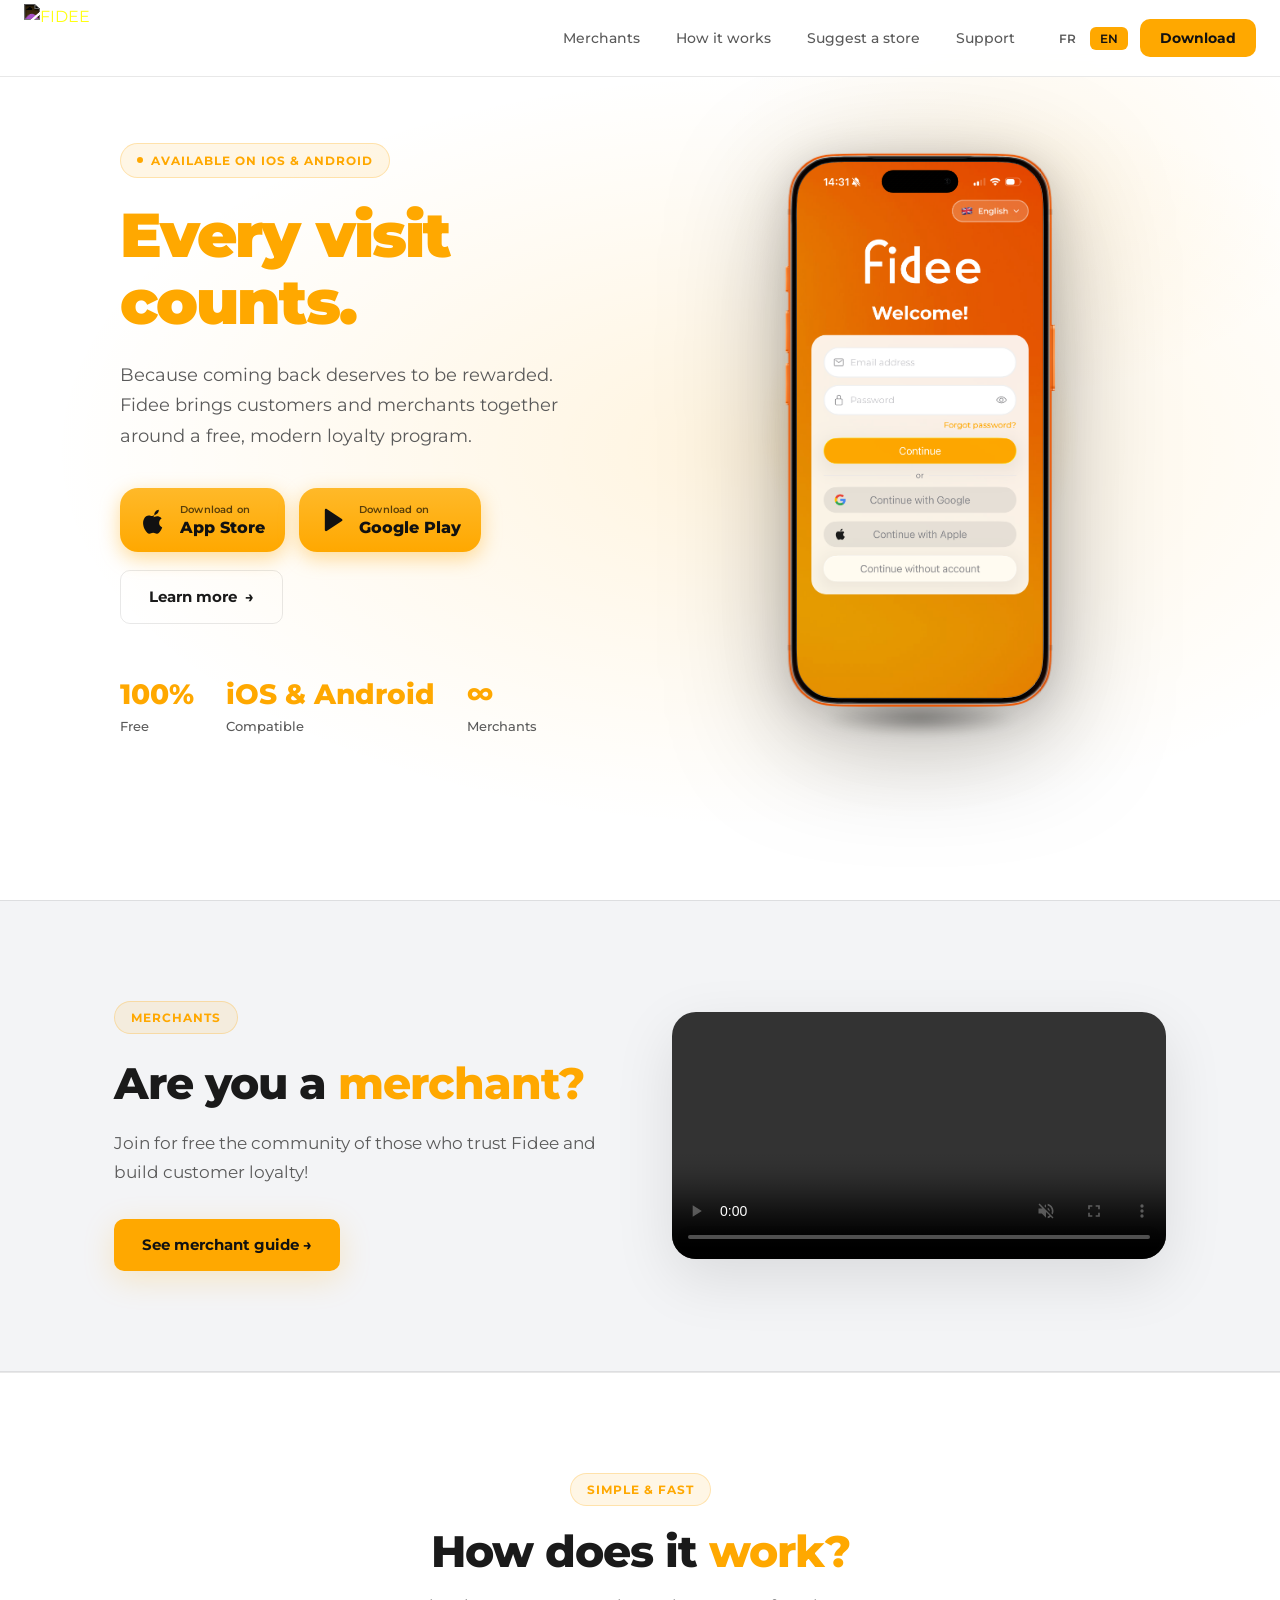
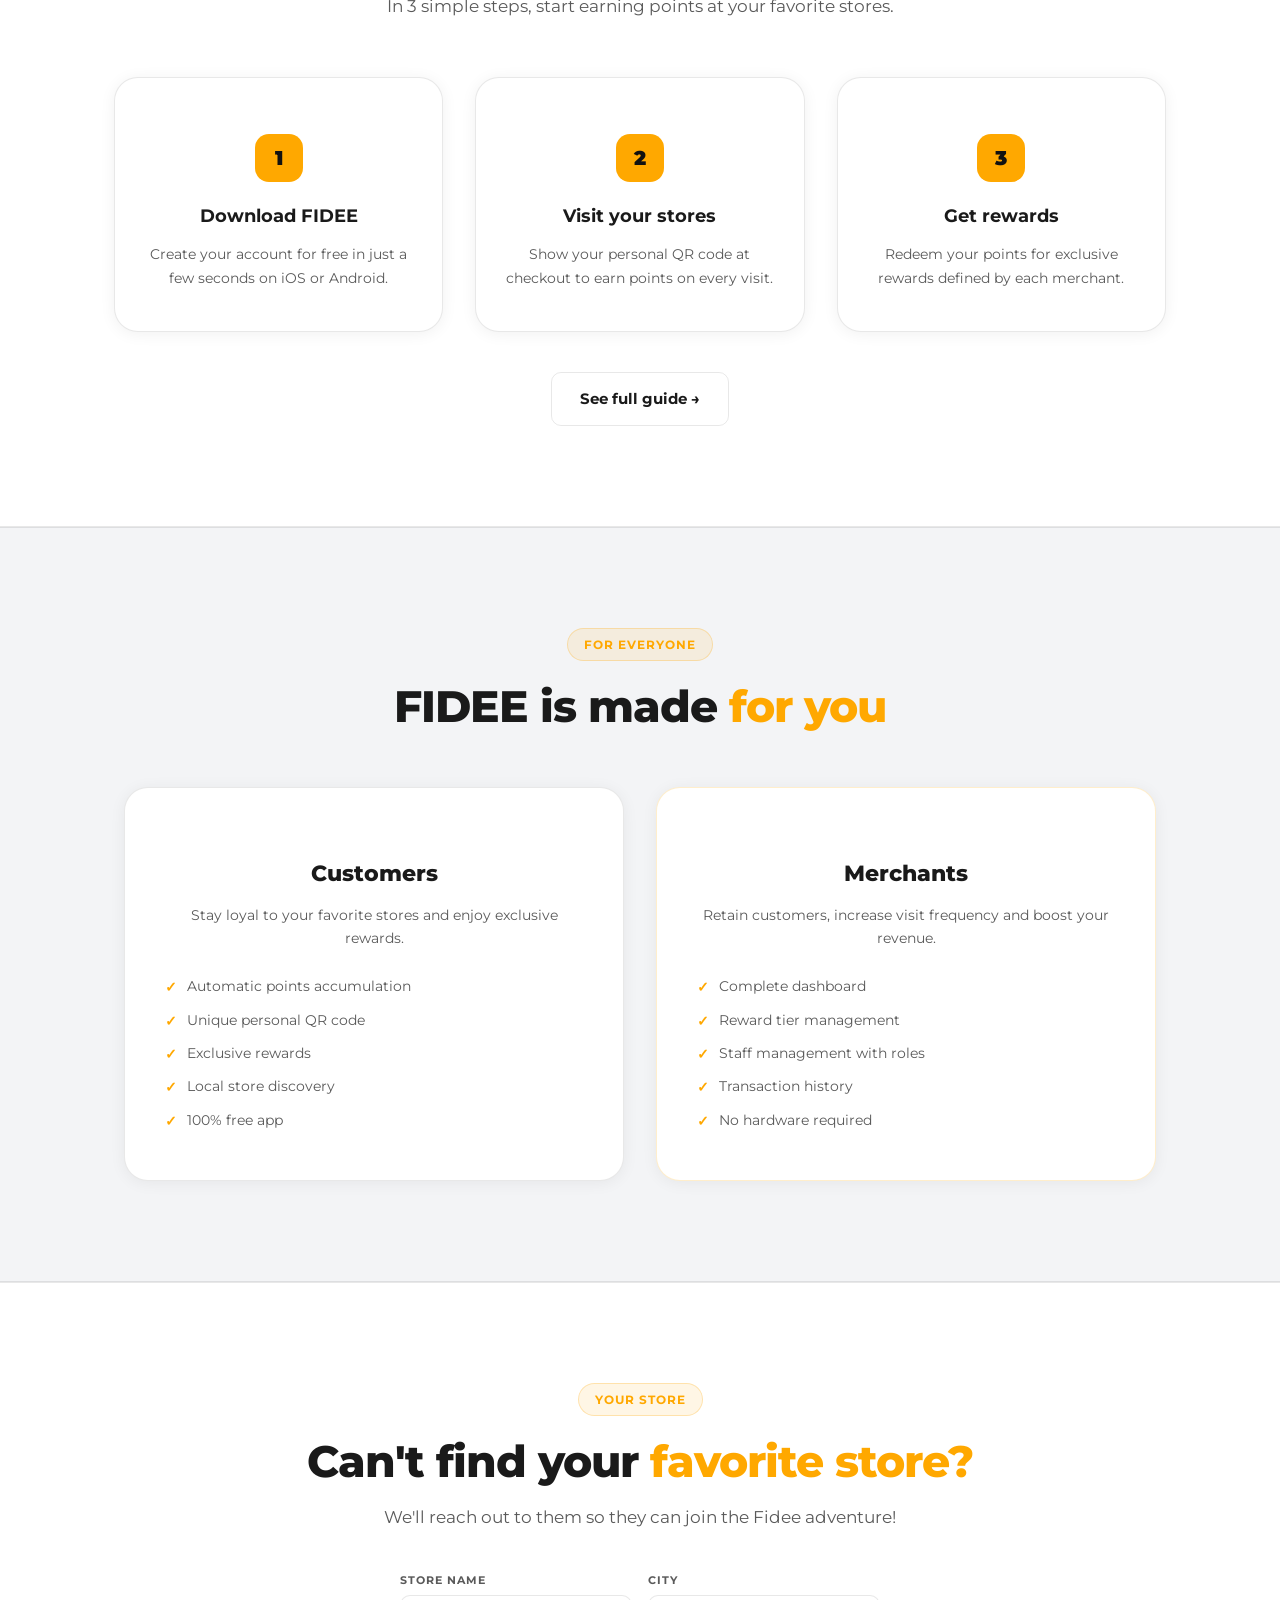
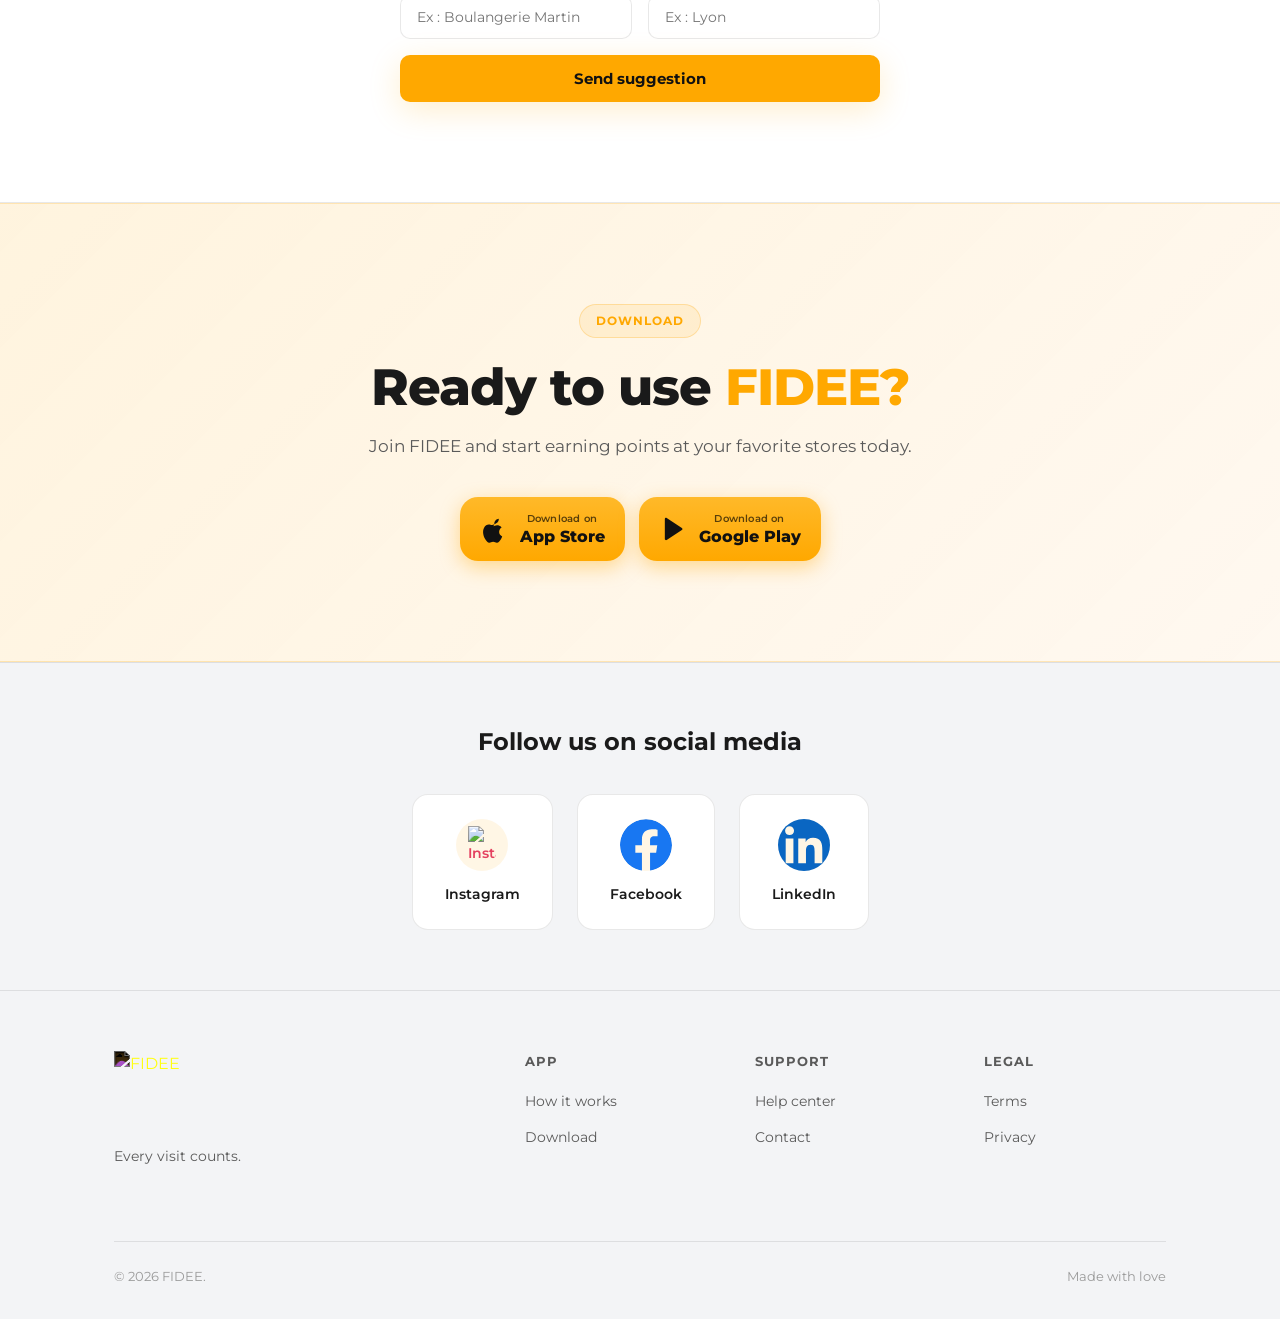
==== index.html @ 41368c1c "feat: mockup fidèle au SVG fourni + nouvelles captures d'app - Utilise le SVG iPhone 17 Pro Cosmic O" ====
<!DOCTYPE html>
<html lang="fr">
<head>
  <meta charset="UTF-8">
  <meta name="viewport" content="width=device-width, initial-scale=1.0">
  <title>FIDEE — Chaque visite compte</title>
  <meta name="description" content="Parce que revenir mérite d'être récompensé. Fidee réunit clients et commerçants autour d'un programme de fidélité gratuit et moderne.">
  <link rel="icon" type="image/svg+xml" href="favicon-round.svg">
  <link rel="icon" type="image/png" sizes="192x192" href="Design%20sans%20titre%20(1).png">
  <link rel="apple-touch-icon" sizes="180x180" href="Design%20sans%20titre%20(1).png">
  <link rel="shortcut icon" href="favicon-round.svg">
  <link rel="stylesheet" href="style.css">
  <style>
    /* HERO */
    .hero {
      min-height: 100vh;
      display: flex;
      align-items: center;
      position: relative;
      overflow: hidden;
      padding-top: 80px;
    }

    .hero-bg {
      position: absolute;
      inset: 0;
      background: radial-gradient(ellipse 80% 60% at 60% 50%, rgba(255,168,0,0.13) 0%, transparent 70%),
                  radial-gradient(ellipse 40% 40% at 80% 20%, rgba(255,168,0,0.08) 0%, transparent 60%);
    }

    .hero-grid {
      display: grid;
      grid-template-columns: 1fr 1fr;
      gap: 80px;
      align-items: center;
      position: relative;
      z-index: 1;
    }

    .hero-grid > div {
      min-width: 0;
    }

    .hero-tag {
      display: inline-flex;
      align-items: center;
      gap: 8px;
      background: rgba(255,168,0,0.1);
      border: 1px solid rgba(255,168,0,0.25);
      border-radius: 100px;
      padding: 7px 16px;
      font-size: 12px;
      font-weight: 700;
      color: var(--primary);
      text-transform: uppercase;
      letter-spacing: 1px;
      margin-bottom: 24px;
      animation: fadeUp 0.5s ease forwards;
    }

    .hero-dot {
      width: 6px; height: 6px;
      background: var(--primary);
      border-radius: 50%;
      animation: pulse 2s infinite;
    }

    .hero-title {
      font-size: clamp(38px, 5vw, 62px);
      font-weight: 900;
      line-height: 1.08;
      letter-spacing: -2px;
      margin-bottom: 24px;
      animation: fadeUp 0.5s ease 0.1s both forwards;
    }

    .hero-title span { color: var(--primary); }

    .hero-subtitle {
      font-size: 18px;
      color: var(--text-secondary);
      line-height: 1.7;
      margin-bottom: 36px;
      max-width: 480px;
      animation: fadeUp 0.5s ease 0.2s both forwards;
    }

    .hero-btns {
      display: flex;
      flex-direction: column;
      align-items: flex-start;
      gap: 18px;
      width: 100%;
      animation: fadeUp 0.5s ease 0.3s both forwards;
    }

    .hero-stats {
      display: flex;
      gap: 32px;
      margin-top: 48px;
      animation: fadeUp 0.5s ease 0.4s both forwards;
    }

    .hero-stat-value {
      font-size: 28px;
      font-weight: 800;
      color: var(--primary);
    }

    .hero-stat-label {
      font-size: 13px;
      color: var(--text-secondary);
      font-weight: 500;
    }

    /* PHONE MOCKUP */
    .phone-wrapper {
      display: flex;
      justify-content: center;
      align-items: center;
      position: relative;
      padding: 30px 0 50px;
      animation: fadeUp 0.5s ease 0.2s both forwards;
    }

    .phone-glow {
      position: absolute;
      width: 320px;
      height: 320px;
      background: radial-gradient(circle, rgba(255,168,0,0.30) 0%, transparent 70%);
      border-radius: 50%;
      filter: blur(2px);
      animation: glowPulse 6s ease-in-out infinite;
      z-index: 0;
    }

    .phone-glow-2 {
      width: 220px;
      height: 220px;
      background: radial-gradient(circle, rgba(255,205,140,0.24) 0%, transparent 70%);
      animation: glowPulse 8.5s ease-in-out infinite reverse;
      animation-delay: -2.4s;
    }

    .phone-shadow {
      position: absolute;
      bottom: 26px;
      width: 190px;
      height: 34px;
      background: radial-gradient(ellipse, rgba(0,0,0,0.38) 0%, transparent 72%);
      filter: blur(5px);
      animation: shadowPulse 7s ease-in-out infinite;
      z-index: 0;
    }

    .phone {
      width: 270px;
      aspect-ratio: 880 / 1832;
      position: relative;
      z-index: 1;
      filter: drop-shadow(0 30px 60px rgba(0,0,0,0.28)) drop-shadow(0 8px 20px rgba(0,0,0,0.16));
      animation: phoneFloat 7s ease-in-out infinite;
    }

    .phone-svg {
      display: block;
      width: 100%;
      height: 100%;
      overflow: visible;
    }

    .phone-carousel {
      position: relative;
      width: 100%;
      height: 100%;
      overflow: hidden;
    }

    .phone-carousel-track {
      display: flex;
      height: 100%;
      transition: transform 0.5s ease;
    }

    .phone-carousel-slide {
      min-width: 100%;
      height: 100%;
      object-fit: fill;
      display: block;
    }

    @keyframes phoneFloat {
      0%, 100% {
        transform: perspective(1200px) rotateY(-7deg) rotateX(3deg) rotateZ(-1deg) translateY(0);
      }
      50% {
        transform: perspective(1200px) rotateY(-7deg) rotateX(3deg) rotateZ(1deg) translateY(-18px);
      }
    }

    @keyframes glowPulse {
      0%, 100% { transform: scale(1) translateY(0); opacity: 0.85; }
      50% { transform: scale(1.12) translateY(-12px); opacity: 1; }
    }

    @keyframes shadowPulse {
      0%, 100% { transform: scale(1); opacity: 0.5; }
      50% { transform: scale(0.76); opacity: 0.26; }
    }

    @media (prefers-reduced-motion: reduce) {
      .phone,
      .phone-glow,
      .phone-glow-2,
      .phone-shadow {
        animation: none !important;
      }
    }

    /* HOW IT WORKS */
    .how-bg {
      background: var(--dark-2);
      border-top: 1px solid var(--border);
      border-bottom: 1px solid var(--border);
    }

    .suggestion-fields {
      display: grid;
      grid-template-columns: 1fr 1fr;
      gap: 16px;
    }

    .suggestion-input {
      padding: 12px 16px;
      border: 1.5px solid var(--border);
      border-radius: var(--radius-sm);
      font-family: 'Montserrat', sans-serif;
      font-size: 14px;
      outline: none;
      transition: border-color 0.2s;
      width: 100%;
    }

    .suggestion-input:focus { border-color: var(--primary); }

    .steps {
      display: grid;
      grid-template-columns: repeat(3, 1fr);
      gap: 32px;
      margin-top: 56px;
    }

    .step {
      text-align: center;
      padding: 40px 24px;
      background: #FFFFFF;
      border: 1px solid var(--border);
      border-radius: var(--radius-xl);
      position: relative;
      transition: all 0.3s;
      box-shadow: 0 2px 16px rgba(0,0,0,0.06);
    }

    .step:hover {
      border-color: rgba(255,168,0,0.3);
      transform: translateY(-6px);
    }

    .step-num {
      width: 48px;
      height: 48px;
      background: var(--primary);
      color: #111111;
      font-weight: 900;
      font-size: 20px;
      border-radius: 14px;
      display: flex;
      align-items: center;
      justify-content: center;
      margin: 0 auto 20px;
    }

    .step-emoji {
      font-size: 40px;
      margin-bottom: 16px;
      display: block;
    }

    .step h3 {
      font-size: 18px;
      font-weight: 700;
      margin-bottom: 12px;
    }

    .step p {
      font-size: 14px;
      color: var(--text-secondary);
      line-height: 1.7;
    }

    /* FEATURES */
    .features-grid {
      display: grid;
      grid-template-columns: 1fr 1fr;
      gap: 24px;
      margin-top: 56px;
    }

    .feature-card {
      background: #FFFFFF;
      border: 1px solid var(--border);
      border-radius: var(--radius-xl);
      padding: 36px;
      transition: all 0.3s;
      box-shadow: 0 2px 16px rgba(0,0,0,0.06);
    }

    .feature-card:hover {
      border-color: rgba(255,168,0,0.2);
      transform: translateY(-4px);
    }

    .feature-card.featured {
      background: linear-gradient(135deg, rgba(255,168,0,0.14) 0%, rgba(255,140,0,0.06) 100%);
      border-color: rgba(255,168,0,0.35);
      grid-column: 1 / -1;
    }

    .feature-icon {
      font-size: 36px;
      margin-bottom: 20px;
      display: block;
    }

    .feature-card h3 {
      font-size: 20px;
      font-weight: 700;
      margin-bottom: 12px;
    }

    .feature-card p {
      font-size: 14px;
      color: var(--text-secondary);
      line-height: 1.7;
    }

    /* FOR WHOM */
    .for-whom-grid {
      display: flex;
      justify-content: center;
      gap: 32px;
      margin-top: 56px;
      max-width: 1040px;
      margin-left: auto;
      margin-right: auto;
      flex-wrap: wrap;
    }

    .audience-card {
      background: #FFFFFF;
      border: 1px solid var(--border);
      border-radius: var(--radius-xl);
      padding: 48px 40px;
      text-align: center;
      transition: all 0.3s;
      flex: 1 1 420px;
      max-width: 500px;
      box-shadow: 0 2px 16px rgba(0,0,0,0.06);
    }

    .audience-card:hover {
      border-color: rgba(255,168,0,0.3);
      transform: translateY(-6px);
    }

    .audience-emoji {
      font-size: 52px;
      margin-bottom: 20px;
      display: block;
    }

    .audience-card h3 {
      font-size: 22px;
      font-weight: 800;
      margin-bottom: 12px;
    }

    .audience-card p {
      font-size: 14px;
      color: var(--text-secondary);
      line-height: 1.7;
      margin-bottom: 24px;
    }

    .audience-perks {
      list-style: none;
      text-align: left;
      display: flex;
      flex-direction: column;
      gap: 10px;
    }

    .audience-perks li {
      display: flex;
      align-items: flex-start;
      gap: 10px;
      font-size: 14px;
      color: var(--text-secondary);
    }

    .audience-perks li::before {
      content: '✓';
      color: var(--primary);
      font-weight: 800;
      flex-shrink: 0;
      margin-top: 1px;
    }

    /* CTA */
    .cta-section {
      background: linear-gradient(135deg, rgba(255,168,0,0.13) 0%, rgba(255,140,0,0.06) 100%);
      border-top: 1px solid rgba(255,168,0,0.22);
      border-bottom: 1px solid rgba(255,168,0,0.22);
      text-align: center;
      padding: 100px 0;
    }

    .cta-section .section-title { font-size: clamp(32px, 4vw, 52px); }

    .store-btns,
    .store-btns-row {
      display: flex;
      gap: 14px;
      justify-content: center;
      margin-top: 36px;
      flex-wrap: nowrap;
    }

    .hero-btns .store-btns-row {
      justify-content: flex-start;
      margin-top: 0;
      width: 100%;
      max-width: 420px;
    }

    .store-btn {
      display: flex;
      align-items: center;
      gap: 12px;
      flex: 0 1 auto;
      background: linear-gradient(180deg, #FFB929 0%, var(--primary) 100%);
      border: none;
      border-radius: 18px;
      padding: 14px 20px;
      text-decoration: none;
      color: #111111;
      transition: transform 0.25s, box-shadow 0.25s, filter 0.25s;
      min-width: 0;
      box-shadow: 0 6px 20px rgba(255,168,0,0.4);
    }

    .store-btn:hover {
      filter: brightness(1.04);
      transform: translateY(-3px);
      box-shadow: 0 10px 30px rgba(255,168,0,0.5);
    }

    .store-btn:active {
      transform: translateY(-1px);
    }

    .store-btn-disabled {
      opacity: 0.5;
      cursor: not-allowed;
    }

    .store-btn-disabled:hover {
      transform: none;
      filter: none;
      box-shadow: 0 6px 20px rgba(255,168,0,0.4);
    }

    .store-btn-icon {
      width: 28px;
      height: 28px;
      flex-shrink: 0;
      color: #111111;
    }

    .store-btn-text {
      min-width: 0;
      overflow: hidden;
    }

    .store-btn-sub {
      font-size: 10px;
      color: rgba(0,0,0,0.65);
      font-weight: 600;
      white-space: nowrap;
      letter-spacing: 0.2px;
    }

    .store-btn-name {
      font-size: 16px;
      font-weight: 800;
      color: #111111;
      white-space: nowrap;
      line-height: 1.25;
    }

    @media (max-width: 480px) {
      .store-btns,
      .store-btns-row {
        gap: 8px;
      }
      .store-btn {
        padding: 11px 12px;
        border-radius: 14px;
        gap: 8px;
      }
      .store-btn-icon {
        width: 22px;
        height: 22px;
      }
      .store-btn-sub {
        font-size: 8.5px;
      }
      .store-btn-name {
        font-size: 13.5px;
      }
    }

    /* SOCIAL SECTION */
    .social-section {
      padding: 60px 0;
      background: var(--dark-2);
      border-top: 1px solid var(--border);
    }

    .social-title {
      font-size: 24px;
      font-weight: 700;
      margin-bottom: 32px;
      color: var(--text);
    }

    .social-links {
      display: flex;
      justify-content: center;
      gap: 24px;
      flex-wrap: wrap;
    }

    .social-btn {
      display: flex;
      flex-direction: column;
      align-items: center;
      gap: 12px;
      padding: 24px 32px;
      background: var(--card);
      border: 1.5px solid var(--border);
      border-radius: var(--radius);
      text-decoration: none;
      color: var(--text);
      font-weight: 600;
      font-size: 14px;
      transition: all 0.3s;
    }

    .social-btn:hover {
      border-color: var(--primary);
      transform: translateY(-4px);
      box-shadow: 0 8px 24px rgba(0,0,0,0.1);
    }

    .social-icon {
      width: 52px;
      height: 52px;
      background: rgba(255,168,0,0.1);
      border-radius: 50%;
      display: flex;
      align-items: center;
      justify-content: center;
      color: var(--text);
    }

    .social-icon-image {
      width: 28px;
      height: auto;
      display: block;
    }

    .social-btn.instagram .social-icon {
      color: #E4405F;
    }

    .social-btn.facebook .social-icon {
      color: #1877F2;
    }

    .social-btn.linkedin .social-icon {
      color: #0A66C2;
    }

    .social-btn.instagram:hover .social-icon {
      background: linear-gradient(135deg, #667eea 0%, #764ba2 100%);
      color: white;
    }

    .social-btn.facebook:hover .social-icon {
      background: #1877F2;
      color: white;
    }

    .social-btn.linkedin:hover .social-icon {
      background: #0A66C2;
      color: white;
    }

    @media (max-width: 768px) {
      .social-section { padding: 40px 0; }
      .social-links { gap: 12px; }
      .social-btn {
        padding: 14px 16px;
        font-size: 13px;
      }
      .social-icon {
        width: 44px;
        height: 44px;
      }
      .hero-grid { grid-template-columns: 1fr; gap: 48px; }
      .phone-wrapper { order: -1; }
      .steps { grid-template-columns: 1fr; }
      .features-grid { grid-template-columns: 1fr; }
      .feature-card.featured { grid-column: auto; }
      .for-whom-grid {
        flex-direction: column;
        align-items: center;
      }
      .audience-card {
        width: 100%;
        max-width: 560px;
      }
      .hero-stats { gap: 20px; }
      #commercant .container > div { grid-template-columns: 1fr !important; gap: 32px !important; }
      #commercant .container > div > div:last-child { order: -1; }
      .suggestion-fields { grid-template-columns: 1fr !important; }
      .suggestion-commerce .section-title { font-size: clamp(19px, 5.5vw, 28px); }
    }
  </style>
</head>
<body>

<div id="navbar-placeholder"></div>
<div id="mobilenav-placeholder"></div>

<!-- HERO -->
<section class="hero">
  <div class="hero-bg"></div>
  <div class="container">
    <div class="hero-grid">
      <div>
        <div class="hero-tag">
          <span class="hero-dot"></span>
          <span data-fr="Disponible sur iOS & Android" data-en="Available on iOS & Android">Disponible sur iOS & Android</span>
        </div>
        <h1 class="hero-title">
          <span data-fr="Chaque visite" data-en="Every visit">Chaque visite</span><br>
          <span data-fr="compte." data-en="counts.">compte.</span>
        </h1>
        <p class="hero-subtitle" data-fr="Parce que revenir mérite d'être récompensé. Fidee réunit clients et commerçants autour d'un programme de fidélité gratuit et moderne." data-en="Because coming back deserves to be rewarded. Fidee brings customers and merchants together around a free, modern loyalty program.">
          Parce que revenir mérite d'être récompensé. Fidee réunit clients et commerçants autour d'un programme de fidélité gratuit et moderne.
        </p>
        <div class="hero-btns">
          <div class="store-btns-row">
            <a href="https://apps.apple.com/fr/app/fidee/id6761279817" class="store-btn">
              <svg class="store-btn-icon" viewBox="0 0 24 24" fill="currentColor" aria-hidden="true"><path d="M12.5 8.05c-.9 0-1.9.6-2.5.6s-1.5-.55-2.4-.55C6 8.1 4.4 9.15 3.5 10.85c-1.8 3.15-.45 7.8 1.3 10.35.85 1.25 1.85 2.65 3.2 2.6 1.25-.05 1.75-.8 3.25-.8s1.95.8 3.3.75c1.4-.05 2.25-1.3 3.1-2.55.95-1.4 1.35-2.75 1.35-2.8-.05 0-2.6-1-2.6-3.95 0-2.5 2.05-3.65 2.15-3.7-1.15-1.7-2.95-1.9-3.6-1.95-1.55-.15-2.85.85-3.6.85-.05 0-.05 0-.05 0z"/><path d="M15.1 6.3c.65-.8 1.1-1.9 1-3-1 .05-2.15.65-2.85 1.45-.6.7-1.15 1.85-1 2.9 1.1.1 2.2-.55 2.85-1.35z"/></svg>
              <div class="store-btn-text">
                <div class="store-btn-sub" data-fr="Télécharger sur" data-en="Download on">Télécharger sur</div>
                <div class="store-btn-name">App Store</div>
              </div>
            </a>
            <a href="https://play.google.com/store/apps/details?id=app.fidee.app&utm_source=emea_Med" class="store-btn" target="_blank" rel="noopener noreferrer">
              <svg class="store-btn-icon" viewBox="0 0 24 24" fill="currentColor" aria-hidden="true"><path d="M5 3.5c0-.8.9-1.3 1.6-.9l13 8.5c.65.42.65 1.38 0 1.8l-13 8.5c-.7.4-1.6-.1-1.6-.9V3.5z"/></svg>
              <div class="store-btn-text">
                <div class="store-btn-sub" data-fr="Télécharger sur" data-en="Download on">Télécharger sur</div>
                <div class="store-btn-name">Google Play</div>
              </div>
            </a>
          </div>
          <a href="comment-ca-marche.html" class="btn btn-outline">
            <span data-fr="En savoir plus" data-en="Learn more">En savoir plus</span> →
          </a>
        </div>
        <div class="hero-stats">
          <div>
            <div class="hero-stat-value">100%</div>
            <div class="hero-stat-label" data-fr="Gratuit" data-en="Free">Gratuit</div>
          </div>
          <div>
            <div class="hero-stat-value">iOS & Android</div>
            <div class="hero-stat-label" data-fr="Compatible" data-en="Compatible">Compatible</div>
          </div>
          <div>
            <div class="hero-stat-value">∞</div>
            <div class="hero-stat-label" data-fr="Commerces" data-en="Merchants">Commerces</div>
          </div>
        </div>
      </div>

      <!-- PHONE MOCKUP -->
      <div class="phone-wrapper">
        <div class="phone-glow"></div>
        <div class="phone-glow phone-glow-2"></div>
        <div class="phone-shadow"></div>
        <div class="phone">
          <svg class="phone-svg" viewBox="0 0 880 1832" fill="none" aria-hidden="true" xmlns="http://www.w3.org/2000/svg">
<defs>
  <clipPath id="phoneScreenClip" clipPathUnits="userSpaceOnUse">
    <path d="M239.6 42C169.033 42 133.75 41.9993 106.797 55.7324C83.0885 67.8125 63.8125 87.0885 51.7324 110.797C37.9993 137.75 38 173.033 38 243.6V1588.4C38 1658.97 37.9993 1694.25 51.7324 1721.2C63.8125 1744.91 83.0885 1764.19 106.797 1776.27C133.75 1790 169.033 1790 239.6 1790H640.4C710.967 1790 746.25 1790 773.203 1776.27C796.912 1764.19 816.188 1744.91 828.268 1721.2C842.001 1694.25 842 1658.97 842 1588.4V243.6C842 173.033 842.001 137.75 828.268 110.797C816.188 87.0885 796.912 67.8125 773.203 55.7324C746.25 41.9993 710.967 42 640.4 42H239.6Z"/>
  </clipPath>
</defs>
<foreignObject x="38" y="42" width="804" height="1748" clip-path="url(#phoneScreenClip)">
  <div xmlns="http://www.w3.org/1999/xhtml" class="phone-carousel">
    <div class="phone-carousel-track">
      <img src="screenshots/image00001.png" data-src-fr="screenshots/image00001.png" data-src-en="screenshots/image00001en.png" alt="Capture d'écran 1" class="phone-carousel-slide" />
      <img src="screenshots/image00003.png" data-src-fr="screenshots/image00003.png" data-src-en="screenshots/image00003en.png" alt="Capture d'écran 3" class="phone-carousel-slide" />
      <img src="screenshots/image00004.png" data-src-fr="screenshots/image00004.png" data-src-en="screenshots/image00004en.png" alt="Capture d'écran 4" class="phone-carousel-slide" />
      <img src="screenshots/image00002.png" data-src-fr="screenshots/image00002.png" data-src-en="screenshots/image00002en.png" alt="Capture d'écran 2" class="phone-carousel-slide" />
    </div>
  </div>
</foreignObject>
<rect x="316" y="70" width="248" height="72" rx="36" fill="#050505"/>
<g id="iPhone 17 Pro Cosmic orange">
<g id="Phone">
<mask id="mask0_2206_1403" style="mask-type:luminance" maskUnits="userSpaceOnUse" x="-10" y="0" width="896" height="1832">
<path id="Screen mask" d="M886 1832H-10V0H886V1832ZM239.6 42C169.033 42 133.75 41.9993 106.797 55.7324C83.0885 67.8125 63.8125 87.0885 51.7324 110.797C37.9993 137.75 38 173.033 38 243.6V1588.4C38 1658.97 37.9993 1694.25 51.7324 1721.2C63.8125 1744.91 83.0885 1764.19 106.797 1776.27C133.75 1790 169.033 1790 239.6 1790H640.4C710.967 1790 746.25 1790 773.203 1776.27C796.912 1764.19 816.188 1744.91 828.268 1721.2C842.001 1694.25 842 1658.97 842 1588.4V243.6C842 173.033 842.001 137.75 828.268 110.797C816.188 87.0885 796.912 67.8125 773.203 55.7324C746.25 41.9993 710.967 42 640.4 42H239.6ZM528 70C547.882 70 564 86.1178 564 106C564 125.882 547.882 142 528 142H352C332.118 142 316 125.882 316 106C316 86.1178 332.118 70 352 70H528Z" fill="white" style="fill:white;fill-opacity:1;"/>
</mask>
<g mask="url(#mask0_2206_1403)">
<g id="Buttons">
<g id="Volume down" filter="url(#filter0_ii_2206_1403)">
<rect x="2" y="698" width="10" height="135" rx="1" fill="url(#paint0_linear_2206_1403)"/>
</g>
<g id="Volume up" filter="url(#filter1_ii_2206_1403)">
<rect x="2" y="528" width="10" height="135" rx="1" fill="url(#paint1_linear_2206_1403)"/>
</g>
<g id="Action Button" filter="url(#filter2_ii_2206_1403)">
<rect x="2" y="382" width="10" height="84" rx="1" fill="url(#paint2_linear_2206_1403)"/>
</g>
<g id="Power" filter="url(#filter3_ii_2206_1403)">
<path d="M869 577.2C869 576.08 869 575.52 869.218 575.092C869.41 574.716 869.716 574.41 870.092 574.218C870.52 574 871.08 574 872.2 574H875.8C876.92 574 877.48 574 877.908 574.218C878.284 574.41 878.59 574.716 878.782 575.092C879 575.52 879 576.08 879 577.2V784.8C879 785.92 879 786.48 878.782 786.908C878.59 787.284 878.284 787.59 877.908 787.782C877.48 788 876.92 788 875.8 788H872.2C871.08 788 870.52 788 870.092 787.782C869.716 787.59 869.41 787.284 869.218 786.908C869 786.48 869 785.92 869 784.8V577.2Z" fill="url(#paint3_linear_2206_1403)"/>
</g>
</g>
<path id="Aluminum" d="M251.199 18H628.801C671.463 18 703.099 18.0045 728.145 20.0508C753.12 22.0913 771.013 26.1314 786.283 33.9121C813.755 47.9096 836.09 70.2452 850.088 97.7168C857.869 112.987 861.909 130.88 863.949 155.855C865.995 180.901 866 212.537 866 255.199V1576.8C866 1619.46 865.995 1651.1 863.949 1676.14C861.909 1701.12 857.869 1719.01 850.088 1734.28C836.09 1761.75 813.755 1784.09 786.283 1798.09C771.013 1805.87 753.12 1809.91 728.145 1811.95C703.099 1814 671.463 1814 628.801 1814H251.199C208.537 1814 176.901 1814 151.855 1811.95C126.88 1809.91 108.987 1805.87 93.7168 1798.09C66.2452 1784.09 43.9096 1761.75 29.9121 1734.28C22.1314 1719.01 18.0913 1701.12 16.0508 1676.14C14.0045 1651.1 14 1619.46 14 1576.8V255.199C14 212.537 14.0045 180.901 16.0508 155.855C18.0913 130.88 22.1314 112.987 29.9121 97.7168C43.9096 70.2452 66.2452 47.9096 93.7168 33.9121C108.987 26.1314 126.88 22.0913 151.855 20.0508C176.901 18.0045 208.537 18 251.199 18Z" stroke="#DB601A" style="stroke:#DB601A;stroke:color(display-p3 0.8600 0.3753 0.1032);stroke-opacity:1;" stroke-width="6"/>
<g id="Rim + Shading">
<path d="M20 248C20 169.593 20 130.389 35.2591 100.441C48.6814 74.0986 70.0986 52.6814 96.4413 39.2591C126.389 24 165.593 24 244 24H636C714.407 24 753.611 24 783.559 39.2591C809.901 52.6814 831.319 74.0986 844.741 100.441C860 130.389 860 169.593 860 248V1584C860 1662.41 860 1701.61 844.741 1731.56C831.319 1757.9 809.901 1779.32 783.559 1792.74C753.611 1808 714.407 1808 636 1808H244C165.593 1808 126.389 1808 96.4413 1792.74C70.0986 1779.32 48.6814 1757.9 35.2591 1731.56C20 1701.61 20 1662.41 20 1584V248Z" fill="#373737" style="fill:#373737;fill:color(display-p3 0.2157 0.2157 0.2157);fill-opacity:1;"/>
</g>
<path id="Bezel" d="M24 245.6C24 169.433 24 131.349 38.8231 102.257C51.8619 76.6672 72.6672 55.8619 98.2573 42.8231C127.349 28 165.433 28 241.6 28H638.4C714.567 28 752.651 28 781.743 42.8231C807.333 55.8619 828.138 76.6672 841.177 102.257C856 131.349 856 169.433 856 245.6V1586.4C856 1662.57 856 1700.65 841.177 1729.74C828.138 1755.33 807.333 1776.14 781.743 1789.18C752.651 1804 714.567 1804 638.4 1804H241.6C165.433 1804 127.349 1804 98.2573 1789.18C72.6672 1776.14 51.8619 1755.33 38.8231 1729.74C24 1700.65 24 1662.57 24 1586.4V245.6Z" fill="black" style="fill:black;fill-opacity:1;"/>
<g id="Corner Shading">
<path d="M8 255.2C8 170.072 8 127.508 24.567 94.9934C39.1398 66.3928 62.3928 43.1398 90.9934 28.567C123.508 12 166.072 12 251.2 12H628.8C713.928 12 756.492 12 789.007 28.567C817.607 43.1398 840.86 66.3928 855.433 94.9934C872 127.508 872 170.072 872 255.2V1576.8C872 1661.93 872 1704.49 855.433 1737.01C840.86 1765.61 817.607 1788.86 789.007 1803.43C756.492 1820 713.928 1820 628.8 1820H251.2C166.072 1820 123.508 1820 90.9934 1803.43C62.3928 1788.86 39.1398 1765.61 24.567 1737.01C8 1704.49 8 1661.93 8 1576.8V255.2Z" fill="url(#paint4_radial_2206_1403)" fill-opacity="0.25"/>
<path d="M8 255.2C8 170.072 8 127.508 24.567 94.9934C39.1398 66.3928 62.3928 43.1398 90.9934 28.567C123.508 12 166.072 12 251.2 12H628.8C713.928 12 756.492 12 789.007 28.567C817.607 43.1398 840.86 66.3928 855.433 94.9934C872 127.508 872 170.072 872 255.2V1576.8C872 1661.93 872 1704.49 855.433 1737.01C840.86 1765.61 817.607 1788.86 789.007 1803.43C756.492 1820 713.928 1820 628.8 1820H251.2C166.072 1820 123.508 1820 90.9934 1803.43C62.3928 1788.86 39.1398 1765.61 24.567 1737.01C8 1704.49 8 1661.93 8 1576.8V255.2Z" fill="url(#paint5_radial_2206_1403)" fill-opacity="0.25"/>
<path d="M8 255.2C8 170.072 8 127.508 24.567 94.9934C39.1398 66.3928 62.3928 43.1398 90.9934 28.567C123.508 12 166.072 12 251.2 12H628.8C713.928 12 756.492 12 789.007 28.567C817.607 43.1398 840.86 66.3928 855.433 94.9934C872 127.508 872 170.072 872 255.2V1576.8C872 1661.93 872 1704.49 855.433 1737.01C840.86 1765.61 817.607 1788.86 789.007 1803.43C756.492 1820 713.928 1820 628.8 1820H251.2C166.072 1820 123.508 1820 90.9934 1803.43C62.3928 1788.86 39.1398 1765.61 24.567 1737.01C8 1704.49 8 1661.93 8 1576.8V255.2Z" fill="url(#paint6_radial_2206_1403)" fill-opacity="0.25"/>
<path d="M8 255.2C8 170.072 8 127.508 24.567 94.9934C39.1398 66.3928 62.3928 43.1398 90.9934 28.567C123.508 12 166.072 12 251.2 12H628.8C713.928 12 756.492 12 789.007 28.567C817.607 43.1398 840.86 66.3928 855.433 94.9934C872 127.508 872 170.072 872 255.2V1576.8C872 1661.93 872 1704.49 855.433 1737.01C840.86 1765.61 817.607 1788.86 789.007 1803.43C756.492 1820 713.928 1820 628.8 1820H251.2C166.072 1820 123.508 1820 90.9934 1803.43C62.3928 1788.86 39.1398 1765.61 24.567 1737.01C8 1704.49 8 1661.93 8 1576.8V255.2Z" fill="url(#paint7_radial_2206_1403)" fill-opacity="0.25"/>
</g>
<g id="Antenna lines">
<g id="Rectangle">
<rect x="8" y="196" width="12" height="18" fill="black" fill-opacity="0.1" style="fill:black;fill-opacity:0.1;mix-blend-mode:plus-darker"/>
</g>
<g id="Rectangle_2">
<rect x="860" y="196" width="12" height="18" fill="black" fill-opacity="0.1" style="fill:black;fill-opacity:0.1;mix-blend-mode:plus-darker"/>
</g>
<g id="Rectangle_3">
<rect x="8" y="1616" width="12" height="18" fill="black" fill-opacity="0.1" style="fill:black;fill-opacity:0.1;mix-blend-mode:plus-darker"/>
</g>
<g id="Rectangle_4">
<rect x="860" y="1616" width="12" height="18" fill="black" fill-opacity="0.1" style="fill:black;fill-opacity:0.1;mix-blend-mode:plus-darker"/>
</g>
</g>
<g id="Camera">
<g id="Oval 2" opacity="0.55" filter="url(#filter5_d_2206_1403)">
<circle cx="529" cy="105" r="9" transform="rotate(1 529 105)" fill="url(#paint8_linear_2206_1403)"/>
<circle cx="529" cy="105" r="9" transform="rotate(1 529 105)" fill="url(#paint9_linear_2206_1403)"/>
</g>
<g id="Oval 2_2" filter="url(#filter6_ii_2206_1403)">
<circle cx="529" cy="105" r="9" transform="rotate(51 529 105)" fill="black" fill-opacity="0.01" style="fill:black;fill-opacity:0.01;"/>
</g>
<g id="Oval" style="mix-blend-mode:screen">
<circle cx="528.613" cy="101.975" r="2" transform="rotate(51 528.613 101.975)" fill="#4C4C4D" style="fill:#4C4C4D;fill:color(display-p3 0.2984 0.2980 0.3000);fill-opacity:1;"/>
</g>
<g id="Oval_2" opacity="0.64" style="mix-blend-mode:screen">
<circle cx="528.896" cy="109.354" r="2" transform="rotate(51 528.896 109.354)" fill="#4C4C4D" style="fill:#4C4C4D;fill:color(display-p3 0.2984 0.2980 0.3000);fill-opacity:1;"/>
</g>
</g>
<g id="Speaker cutout" filter="url(#filter7_di_2206_1403)">
<path d="M617.849 24C611.355 24 604.935 25.3629 599.001 28C593.067 30.6373 586.645 32 580.151 32H297.849C291.355 31.9999 284.935 30.6371 279.001 28C273.067 25.3627 266.645 24 260.151 24H617.849Z" fill="#1F1F1F" style="fill:#1F1F1F;fill:color(display-p3 0.1224 0.1224 0.1224);fill-opacity:1;"/>
</g>
<g id="Button reflections">
<mask id="mask1_2206_1403" style="mask-type:alpha" maskUnits="userSpaceOnUse" x="8" y="12" width="864" height="1808">
<path id="Aluminum_2" d="M251.199 18H628.801C671.463 18 703.099 18.0045 728.145 20.0508C753.12 22.0913 771.013 26.1314 786.283 33.9121C813.755 47.9096 836.09 70.2452 850.088 97.7168C857.869 112.987 861.909 130.88 863.949 155.855C865.995 180.901 866 212.537 866 255.199V1576.8C866 1619.46 865.995 1651.1 863.949 1676.14C861.909 1701.12 857.869 1719.01 850.088 1734.28C836.09 1761.75 813.755 1784.09 786.283 1798.09C771.013 1805.87 753.12 1809.91 728.145 1811.95C703.099 1814 671.463 1814 628.801 1814H251.199C208.537 1814 176.901 1814 151.855 1811.95C126.88 1809.91 108.987 1805.87 93.7168 1798.09C66.2452 1784.09 43.9096 1761.75 29.9121 1734.28C22.1314 1719.01 18.0913 1701.12 16.0508 1676.14C14.0045 1651.1 14 1619.46 14 1576.8V255.199C14 212.537 14.0045 180.901 16.0508 155.855C18.0913 130.88 22.1314 112.987 29.9121 97.7168C43.9096 70.2452 66.2452 47.9096 93.7168 33.9121C108.987 26.1314 126.88 22.0913 151.855 20.0508C176.901 18.0045 208.537 18 251.199 18Z" stroke="#8C8B87" style="stroke:#8C8B87;stroke:color(display-p3 0.5490 0.5451 0.5294);stroke-opacity:1;" stroke-width="6"/>
</mask>
<g mask="url(#mask1_2206_1403)">
<g id="Volume down_2" filter="url(#filter8_if_2206_1403)">
<rect x="2" y="698" width="10" height="135" rx="1" fill="url(#paint10_linear_2206_1403)"/>
</g>
<g id="Volume up_2" filter="url(#filter9_if_2206_1403)">
<rect x="2" y="528" width="10" height="135" rx="1" fill="url(#paint11_linear_2206_1403)"/>
</g>
<g id="Action Button_2" filter="url(#filter10_if_2206_1403)">
<rect x="2" y="382" width="10" height="84" rx="1" fill="url(#paint12_linear_2206_1403)"/>
</g>
<g id="Power_2" filter="url(#filter11_if_2206_1403)">
<path d="M867 577.2C867 576.08 867 575.52 867.218 575.092C867.41 574.716 867.716 574.41 868.092 574.218C868.52 574 869.08 574 870.2 574H873.8C874.92 574 875.48 574 875.908 574.218C876.284 574.41 876.59 574.716 876.782 575.092C877 575.52 877 576.08 877 577.2V784.8C877 785.92 877 786.48 876.782 786.908C876.59 787.284 876.284 787.59 875.908 787.782C875.48 788 874.92 788 873.8 788H870.2C869.08 788 868.52 788 868.092 787.782C867.716 787.59 867.41 787.284 867.218 786.908C867 786.48 867 785.92 867 784.8V577.2Z" fill="url(#paint13_linear_2206_1403)"/>
</g>
</g>
</g>
</g>
</g>
</g>
<defs>
<filter id="filter0_ii_2206_1403" x="-1" y="698" width="14" height="135" filterUnits="userSpaceOnUse" color-interpolation-filters="sRGB">
<feFlood flood-opacity="0" result="BackgroundImageFix"/>
<feBlend mode="normal" in="SourceGraphic" in2="BackgroundImageFix" result="shape"/>
<feColorMatrix in="SourceAlpha" type="matrix" values="0 0 0 0 0 0 0 0 0 0 0 0 0 0 0 0 0 0 127 0" result="hardAlpha"/>
<feOffset dx="0.5"/>
<feGaussianBlur stdDeviation="0.25"/>
<feComposite in2="hardAlpha" operator="arithmetic" k2="-1" k3="1"/>
<feColorMatrix type="matrix" values="0 0 0 0 1 0 0 0 0 0.803922 0 0 0 0 0.631373 0 0 0 1 0"/>
<feBlend mode="normal" in2="shape" result="effect1_innerShadow_2206_1403"/>
<feColorMatrix in="SourceAlpha" type="matrix" values="0 0 0 0 0 0 0 0 0 0 0 0 0 0 0 0 0 0 127 0" result="hardAlpha"/>
<feOffset dx="-3"/>
<feGaussianBlur stdDeviation="0.75"/>
<feComposite in2="hardAlpha" operator="arithmetic" k2="-1" k3="1"/>
<feColorMatrix type="matrix" values="0 0 0 0 0.72 0 0 0 0 0.252632 0 0 0 0 0 0 0 0 1 0"/>
<feBlend mode="normal" in2="effect1_innerShadow_2206_1403" result="effect2_innerShadow_2206_1403"/>
</filter>
<filter id="filter1_ii_2206_1403" x="-1" y="528" width="14" height="135" filterUnits="userSpaceOnUse" color-interpolation-filters="sRGB">
<feFlood flood-opacity="0" result="BackgroundImageFix"/>
<feBlend mode="normal" in="SourceGraphic" in2="BackgroundImageFix" result="shape"/>
<feColorMatrix in="SourceAlpha" type="matrix" values="0 0 0 0 0 0 0 0 0 0 0 0 0 0 0 0 0 0 127 0" result="hardAlpha"/>
<feOffset dx="0.5"/>
<feGaussianBlur stdDeviation="0.25"/>
<feComposite in2="hardAlpha" operator="arithmetic" k2="-1" k3="1"/>
<feColorMatrix type="matrix" values="0 0 0 0 1 0 0 0 0 0.803922 0 0 0 0 0.631373 0 0 0 1 0"/>
<feBlend mode="normal" in2="shape" result="effect1_innerShadow_2206_1403"/>
<feColorMatrix in="SourceAlpha" type="matrix" values="0 0 0 0 0 0 0 0 0 0 0 0 0 0 0 0 0 0 127 0" result="hardAlpha"/>
<feOffset dx="-3"/>
<feGaussianBlur stdDeviation="0.75"/>
<feComposite in2="hardAlpha" operator="arithmetic" k2="-1" k3="1"/>
<feColorMatrix type="matrix" values="0 0 0 0 0.72 0 0 0 0 0.252632 0 0 0 0 0 0 0 0 1 0"/>
<feBlend mode="normal" in2="effect1_innerShadow_2206_1403" result="effect2_innerShadow_2206_1403"/>
</filter>
<filter id="filter2_ii_2206_1403" x="-1" y="382" width="14" height="84" filterUnits="userSpaceOnUse" color-interpolation-filters="sRGB">
<feFlood flood-opacity="0" result="BackgroundImageFix"/>
<feBlend mode="normal" in="SourceGraphic" in2="BackgroundImageFix" result="shape"/>
<feColorMatrix in="SourceAlpha" type="matrix" values="0 0 0 0 0 0 0 0 0 0 0 0 0 0 0 0 0 0 127 0" result="hardAlpha"/>
<feOffset dx="0.5"/>
<feGaussianBlur stdDeviation="0.25"/>
<feComposite in2="hardAlpha" operator="arithmetic" k2="-1" k3="1"/>
<feColorMatrix type="matrix" values="0 0 0 0 1 0 0 0 0 0.803922 0 0 0 0 0.631373 0 0 0 1 0"/>
<feBlend mode="normal" in2="shape" result="effect1_innerShadow_2206_1403"/>
<feColorMatrix in="SourceAlpha" type="matrix" values="0 0 0 0 0 0 0 0 0 0 0 0 0 0 0 0 0 0 127 0" result="hardAlpha"/>
<feOffset dx="-3"/>
<feGaussianBlur stdDeviation="0.75"/>
<feComposite in2="hardAlpha" operator="arithmetic" k2="-1" k3="1"/>
<feColorMatrix type="matrix" values="0 0 0 0 0.72 0 0 0 0 0.252632 0 0 0 0 0 0 0 0 1 0"/>
<feBlend mode="normal" in2="effect1_innerShadow_2206_1403" result="effect2_innerShadow_2206_1403"/>
</filter>
<filter id="filter3_ii_2206_1403" x="868" y="574" width="14" height="214" filterUnits="userSpaceOnUse" color-interpolation-filters="sRGB">
<feFlood flood-opacity="0" result="BackgroundImageFix"/>
<feBlend mode="normal" in="SourceGraphic" in2="BackgroundImageFix" result="shape"/>
<feColorMatrix in="SourceAlpha" type="matrix" values="0 0 0 0 0 0 0 0 0 0 0 0 0 0 0 0 0 0 127 0" result="hardAlpha"/>
<feOffset dx="-1"/>
<feGaussianBlur stdDeviation="0.25"/>
<feComposite in2="hardAlpha" operator="arithmetic" k2="-1" k3="1"/>
<feColorMatrix type="matrix" values="0 0 0 0 1 0 0 0 0 0.803922 0 0 0 0 0.631373 0 0 0 1 0"/>
<feBlend mode="normal" in2="shape" result="effect1_innerShadow_2206_1403"/>
<feColorMatrix in="SourceAlpha" type="matrix" values="0 0 0 0 0 0 0 0 0 0 0 0 0 0 0 0 0 0 127 0" result="hardAlpha"/>
<feOffset dx="3"/>
<feGaussianBlur stdDeviation="0.75"/>
<feComposite in2="hardAlpha" operator="arithmetic" k2="-1" k3="1"/>
<feColorMatrix type="matrix" values="0 0 0 0 0.72 0 0 0 0 0.252632 0 0 0 0 0 0 0 0 1 0"/>
<feBlend mode="normal" in2="effect1_innerShadow_2206_1403" result="effect2_innerShadow_2206_1403"/>
</filter>
<filter id="filter4_dddddd_2206_1403" x="4" y="8" width="872" height="1816" filterUnits="userSpaceOnUse" color-interpolation-filters="sRGB">
<feFlood flood-opacity="0" result="BackgroundImageFix"/>
<feColorMatrix in="SourceAlpha" type="matrix" values="0 0 0 0 0 0 0 0 0 0 0 0 0 0 0 0 0 0 127 0" result="hardAlpha"/>
<feOffset/>
<feGaussianBlur stdDeviation="2"/>
<feComposite in2="hardAlpha" operator="out"/>
<feColorMatrix type="matrix" values="0 0 0 0 1 0 0 0 0 1 0 0 0 0 1 0 0 0 1 0"/>
<feBlend mode="color-dodge" in2="BackgroundImageFix" result="effect1_dropShadow_2206_1403"/>
<feColorMatrix in="SourceAlpha" type="matrix" values="0 0 0 0 0 0 0 0 0 0 0 0 0 0 0 0 0 0 127 0" result="hardAlpha"/>
<feOffset/>
<feGaussianBlur stdDeviation="2.5"/>
<feColorMatrix type="matrix" values="0 0 0 0 1 0 0 0 0 1 0 0 0 0 1 0 0 0 1 0"/>
<feBlend mode="plus-lighter" in2="effect1_dropShadow_2206_1403" result="effect2_dropShadow_2206_1403"/>
<feColorMatrix in="SourceAlpha" type="matrix" values="0 0 0 0 0 0 0 0 0 0 0 0 0 0 0 0 0 0 127 0" result="hardAlpha"/>
<feOffset/>
<feGaussianBlur stdDeviation="4"/>
<feComposite in2="hardAlpha" operator="out"/>
<feColorMatrix type="matrix" values="0 0 0 0 1 0 0 0 0 1 0 0 0 0 1 0 0 0 1 0"/>
<feBlend mode="normal" in2="effect2_dropShadow_2206_1403" result="effect3_dropShadow_2206_1403"/>
<feColorMatrix in="SourceAlpha" type="matrix" values="0 0 0 0 0 0 0 0 0 0 0 0 0 0 0 0 0 0 127 0" result="hardAlpha"/>
<feOffset/>
<feGaussianBlur stdDeviation="3.5"/>
<feComposite in2="hardAlpha" operator="out"/>
<feColorMatrix type="matrix" values="0 0 0 0 0.968627 0 0 0 0 0.639216 0 0 0 0 0.282353 0 0 0 1 0"/>
<feBlend mode="normal" in2="effect3_dropShadow_2206_1403" result="effect4_dropShadow_2206_1403"/>
<feColorMatrix in="SourceAlpha" type="matrix" values="0 0 0 0 0 0 0 0 0 0 0 0 0 0 0 0 0 0 127 0" result="hardAlpha"/>
<feOffset/>
<feGaussianBlur stdDeviation="4"/>
<feComposite in2="hardAlpha" operator="out"/>
<feColorMatrix type="matrix" values="0 0 0 0 0.97 0 0 0 0 0.637948 0 0 0 0 0.2813 0 0 0 1 0"/>
<feBlend mode="normal" in2="effect4_dropShadow_2206_1403" result="effect5_dropShadow_2206_1403"/>
<feColorMatrix in="SourceAlpha" type="matrix" values="0 0 0 0 0 0 0 0 0 0 0 0 0 0 0 0 0 0 127 0" result="hardAlpha"/>
<feOffset/>
<feGaussianBlur stdDeviation="0.5"/>
<feComposite in2="hardAlpha" operator="out"/>
<feColorMatrix type="matrix" values="0 0 0 0 0.27 0 0 0 0 0.138347 0 0 0 0 0.0691736 0 0 0 1 0"/>
<feBlend mode="plus-darker" in2="effect5_dropShadow_2206_1403" result="effect6_dropShadow_2206_1403"/>
<feBlend mode="normal" in="SourceGraphic" in2="effect6_dropShadow_2206_1403" result="shape"/>
</filter>
<filter id="filter5_d_2206_1403" x="516" y="92" width="26" height="26.0001" filterUnits="userSpaceOnUse" color-interpolation-filters="sRGB">
<feFlood flood-opacity="0" result="BackgroundImageFix"/>
<feColorMatrix in="SourceAlpha" type="matrix" values="0 0 0 0 0 0 0 0 0 0 0 0 0 0 0 0 0 0 127 0" result="hardAlpha"/>
<feOffset/>
<feGaussianBlur stdDeviation="1"/>
<feColorMatrix type="matrix" values="0 0 0 0 0 0 0 0 0 0 0 0 0 0 0 0 0 0 0.5 0"/>
<feBlend mode="normal" in2="BackgroundImageFix" result="effect1_dropShadow_2206_1403"/>
<feBlend mode="normal" in="SourceGraphic" in2="effect1_dropShadow_2206_1403" result="shape"/>
</filter>
<filter id="filter6_ii_2206_1403" x="520" y="95.9998" width="18.0006" height="18.0005" filterUnits="userSpaceOnUse" color-interpolation-filters="sRGB">
<feFlood flood-opacity="0" result="BackgroundImageFix"/>
<feBlend mode="normal" in="SourceGraphic" in2="BackgroundImageFix" result="shape"/>
<feColorMatrix in="SourceAlpha" type="matrix" values="0 0 0 0 0 0 0 0 0 0 0 0 0 0 0 0 0 0 127 0" result="hardAlpha"/>
<feOffset/>
<feGaussianBlur stdDeviation="1"/>
<feComposite in2="hardAlpha" operator="arithmetic" k2="-1" k3="1"/>
<feColorMatrix type="matrix" values="0 0 0 0 0.512512 0 0 0 0 0.686594 0 0 0 0 0.686594 0 0 0 1 0"/>
<feBlend mode="normal" in2="shape" result="effect1_innerShadow_2206_1403"/>
<feColorMatrix in="SourceAlpha" type="matrix" values="0 0 0 0 0 0 0 0 0 0 0 0 0 0 0 0 0 0 127 0" result="hardAlpha"/>
<feMorphology radius="0.5" operator="erode" in="SourceAlpha" result="effect2_innerShadow_2206_1403"/>
<feOffset/>
<feGaussianBlur stdDeviation="0.5"/>
<feComposite in2="hardAlpha" operator="arithmetic" k2="-1" k3="1"/>
<feColorMatrix type="matrix" values="0 0 0 0 0 0 0 0 0 0 0 0 0 0 0 0 0 0 1 0"/>
<feBlend mode="normal" in2="effect2_innerShadow_2206_1403" result="effect2_innerShadow_2206_1403"/>
</filter>
<filter id="filter7_di_2206_1403" x="258.151" y="24" width="361.697" height="12" filterUnits="userSpaceOnUse" color-interpolation-filters="sRGB">
<feFlood flood-opacity="0" result="BackgroundImageFix"/>
<feColorMatrix in="SourceAlpha" type="matrix" values="0 0 0 0 0 0 0 0 0 0 0 0 0 0 0 0 0 0 127 0" result="hardAlpha"/>
<feOffset dy="1"/>
<feGaussianBlur stdDeviation="0.5"/>
<feComposite in2="hardAlpha" operator="out"/>
<feColorMatrix type="matrix" values="0 0 0 0 1 0 0 0 0 1 0 0 0 0 1 0 0 0 0.25 0"/>
<feBlend mode="normal" in2="BackgroundImageFix" result="effect1_dropShadow_2206_1403"/>
<feBlend mode="normal" in="SourceGraphic" in2="effect1_dropShadow_2206_1403" result="shape"/>
<feColorMatrix in="SourceAlpha" type="matrix" values="0 0 0 0 0 0 0 0 0 0 0 0 0 0 0 0 0 0 127 0" result="hardAlpha"/>
<feOffset dy="-0.25"/>
<feComposite in2="hardAlpha" operator="arithmetic" k2="-1" k3="1"/>
<feColorMatrix type="matrix" values="0 0 0 0 1 0 0 0 0 1 0 0 0 0 1 0 0 0 0.2 0"/>
<feBlend mode="normal" in2="shape" result="effect2_innerShadow_2206_1403"/>
</filter>
<filter id="filter8_if_2206_1403" x="-6" y="690" width="26" height="151" filterUnits="userSpaceOnUse" color-interpolation-filters="sRGB">
<feFlood flood-opacity="0" result="BackgroundImageFix"/>
<feBlend mode="normal" in="SourceGraphic" in2="BackgroundImageFix" result="shape"/>
<feColorMatrix in="SourceAlpha" type="matrix" values="0 0 0 0 0 0 0 0 0 0 0 0 0 0 0 0 0 0 127 0" result="hardAlpha"/>
<feOffset/>
<feGaussianBlur stdDeviation="1"/>
<feComposite in2="hardAlpha" operator="arithmetic" k2="-1" k3="1"/>
<feColorMatrix type="matrix" values="0 0 0 0 0.815686 0 0 0 0 0.380392 0 0 0 0 0.145098 0 0 0 1 0"/>
<feBlend mode="normal" in2="shape" result="effect1_innerShadow_2206_1403"/>
<feGaussianBlur stdDeviation="2" result="effect2_foregroundBlur_2206_1403"/>
</filter>
<filter id="filter9_if_2206_1403" x="-6" y="520" width="26" height="151" filterUnits="userSpaceOnUse" color-interpolation-filters="sRGB">
<feFlood flood-opacity="0" result="BackgroundImageFix"/>
<feBlend mode="normal" in="SourceGraphic" in2="BackgroundImageFix" result="shape"/>
<feColorMatrix in="SourceAlpha" type="matrix" values="0 0 0 0 0 0 0 0 0 0 0 0 0 0 0 0 0 0 127 0" result="hardAlpha"/>
<feOffset/>
<feGaussianBlur stdDeviation="1"/>
<feComposite in2="hardAlpha" operator="arithmetic" k2="-1" k3="1"/>
<feColorMatrix type="matrix" values="0 0 0 0 0.815686 0 0 0 0 0.380392 0 0 0 0 0.145098 0 0 0 1 0"/>
<feBlend mode="normal" in2="shape" result="effect1_innerShadow_2206_1403"/>
<feGaussianBlur stdDeviation="2" result="effect2_foregroundBlur_2206_1403"/>
</filter>
<filter id="filter10_if_2206_1403" x="-6" y="374" width="26" height="100" filterUnits="userSpaceOnUse" color-interpolation-filters="sRGB">
<feFlood flood-opacity="0" result="BackgroundImageFix"/>
<feBlend mode="normal" in="SourceGraphic" in2="BackgroundImageFix" result="shape"/>
<feColorMatrix in="SourceAlpha" type="matrix" values="0 0 0 0 0 0 0 0 0 0 0 0 0 0 0 0 0 0 127 0" result="hardAlpha"/>
<feOffset/>
<feGaussianBlur stdDeviation="1"/>
<feComposite in2="hardAlpha" operator="arithmetic" k2="-1" k3="1"/>
<feColorMatrix type="matrix" values="0 0 0 0 0.815686 0 0 0 0 0.380392 0 0 0 0 0.145098 0 0 0 1 0"/>
<feBlend mode="normal" in2="shape" result="effect1_innerShadow_2206_1403"/>
<feGaussianBlur stdDeviation="2" result="effect2_foregroundBlur_2206_1403"/>
</filter>
<filter id="filter11_if_2206_1403" x="859" y="566" width="26" height="230" filterUnits="userSpaceOnUse" color-interpolation-filters="sRGB">
<feFlood flood-opacity="0" result="BackgroundImageFix"/>
<feBlend mode="normal" in="SourceGraphic" in2="BackgroundImageFix" result="shape"/>
<feColorMatrix in="SourceAlpha" type="matrix" values="0 0 0 0 0 0 0 0 0 0 0 0 0 0 0 0 0 0 127 0" result="hardAlpha"/>
<feOffset/>
<feGaussianBlur stdDeviation="1"/>
<feComposite in2="hardAlpha" operator="arithmetic" k2="-1" k3="1"/>
<feColorMatrix type="matrix" values="0 0 0 0 0.815686 0 0 0 0 0.380392 0 0 0 0 0.145098 0 0 0 1 0"/>
<feBlend mode="normal" in2="shape" result="effect1_innerShadow_2206_1403"/>
<feGaussianBlur stdDeviation="2" result="effect2_foregroundBlur_2206_1403"/>
</filter>
<linearGradient id="paint0_linear_2206_1403" x1="2.02401" y1="698" x2="2.02401" y2="832.352" gradientUnits="userSpaceOnUse">
<stop stop-color="#D06125" style="stop-color:#D06125;stop-color:color(display-p3 0.8157 0.3804 0.1451);stop-opacity:1;"/>
<stop offset="0.00895078" stop-color="#FCB06E" style="stop-color:#FCB06E;stop-color:color(display-p3 0.9882 0.6902 0.4314);stop-opacity:1;"/>
<stop offset="0.0236902" stop-color="#FFCDA1" style="stop-color:#FFCDA1;stop-color:color(display-p3 1.0000 0.8046 0.6300);stop-opacity:1;"/>
<stop offset="0.0722192" stop-color="#EF8F4A" style="stop-color:#EF8F4A;stop-color:color(display-p3 0.9373 0.5608 0.2902);stop-opacity:1;"/>
<stop offset="0.493916" stop-color="#F49B58" style="stop-color:#F49B58;stop-color:color(display-p3 0.9569 0.6078 0.3451);stop-opacity:1;"/>
<stop offset="0.921182" stop-color="#EF8F4A" style="stop-color:#EF8F4A;stop-color:color(display-p3 0.9373 0.5608 0.2902);stop-opacity:1;"/>
<stop offset="0.963234" stop-color="#D06125" style="stop-color:#D06125;stop-color:color(display-p3 0.8157 0.3804 0.1451);stop-opacity:1;"/>
<stop offset="0.986829" stop-color="#FFCDA1" style="stop-color:#FFCDA1;stop-color:color(display-p3 1.0000 0.8039 0.6314);stop-opacity:1;"/>
<stop offset="1" stop-color="#D06125" style="stop-color:#D06125;stop-color:color(display-p3 0.8157 0.3804 0.1451);stop-opacity:1;"/>
</linearGradient>
<linearGradient id="paint1_linear_2206_1403" x1="2.02401" y1="528" x2="2.02401" y2="662.352" gradientUnits="userSpaceOnUse">
<stop stop-color="#D06125" style="stop-color:#D06125;stop-color:color(display-p3 0.8157 0.3804 0.1451);stop-opacity:1;"/>
<stop offset="0.00895078" stop-color="#FCB06E" style="stop-color:#FCB06E;stop-color:color(display-p3 0.9882 0.6902 0.4314);stop-opacity:1;"/>
<stop offset="0.0236902" stop-color="#FFCDA1" style="stop-color:#FFCDA1;stop-color:color(display-p3 1.0000 0.8046 0.6300);stop-opacity:1;"/>
<stop offset="0.0722192" stop-color="#EF8F4A" style="stop-color:#EF8F4A;stop-color:color(display-p3 0.9373 0.5608 0.2902);stop-opacity:1;"/>
<stop offset="0.493916" stop-color="#F49B58" style="stop-color:#F49B58;stop-color:color(display-p3 0.9569 0.6078 0.3451);stop-opacity:1;"/>
<stop offset="0.921182" stop-color="#EF8F4A" style="stop-color:#EF8F4A;stop-color:color(display-p3 0.9373 0.5608 0.2902);stop-opacity:1;"/>
<stop offset="0.963234" stop-color="#D06125" style="stop-color:#D06125;stop-color:color(display-p3 0.8157 0.3804 0.1451);stop-opacity:1;"/>
<stop offset="0.986829" stop-color="#FFCDA1" style="stop-color:#FFCDA1;stop-color:color(display-p3 1.0000 0.8039 0.6314);stop-opacity:1;"/>
<stop offset="1" stop-color="#D06125" style="stop-color:#D06125;stop-color:color(display-p3 0.8157 0.3804 0.1451);stop-opacity:1;"/>
</linearGradient>
<linearGradient id="paint2_linear_2206_1403" x1="2.02401" y1="382" x2="2.02401" y2="465.597" gradientUnits="userSpaceOnUse">
<stop stop-color="#D06125" style="stop-color:#D06125;stop-color:color(display-p3 0.8157 0.3804 0.1451);stop-opacity:1;"/>
<stop offset="0.00895078" stop-color="#FCB06E" style="stop-color:#FCB06E;stop-color:color(display-p3 0.9882 0.6902 0.4314);stop-opacity:1;"/>
<stop offset="0.0236902" stop-color="#FFCDA1" style="stop-color:#FFCDA1;stop-color:color(display-p3 1.0000 0.8046 0.6300);stop-opacity:1;"/>
<stop offset="0.0722192" stop-color="#EF8F4A" style="stop-color:#EF8F4A;stop-color:color(display-p3 0.9373 0.5608 0.2902);stop-opacity:1;"/>
<stop offset="0.493916" stop-color="#F49B58" style="stop-color:#F49B58;stop-color:color(display-p3 0.9569 0.6078 0.3451);stop-opacity:1;"/>
<stop offset="0.921182" stop-color="#EF8F4A" style="stop-color:#EF8F4A;stop-color:color(display-p3 0.9373 0.5608 0.2902);stop-opacity:1;"/>
<stop offset="0.963234" stop-color="#D06125" style="stop-color:#D06125;stop-color:color(display-p3 0.8157 0.3804 0.1451);stop-opacity:1;"/>
<stop offset="0.986829" stop-color="#FFCDA1" style="stop-color:#FFCDA1;stop-color:color(display-p3 1.0000 0.8039 0.6314);stop-opacity:1;"/>
<stop offset="1" stop-color="#D06125" style="stop-color:#D06125;stop-color:color(display-p3 0.8157 0.3804 0.1451);stop-opacity:1;"/>
</linearGradient>
<linearGradient id="paint3_linear_2206_1403" x1="869.024" y1="574" x2="869.024" y2="786.972" gradientUnits="userSpaceOnUse">
<stop stop-color="#D06125" style="stop-color:#D06125;stop-color:color(display-p3 0.8157 0.3804 0.1451);stop-opacity:1;"/>
<stop offset="0.00895078" stop-color="#FCB06E" style="stop-color:#FCB06E;stop-color:color(display-p3 0.9882 0.6902 0.4314);stop-opacity:1;"/>
<stop offset="0.0236902" stop-color="#FFCDA1" style="stop-color:#FFCDA1;stop-color:color(display-p3 1.0000 0.8046 0.6300);stop-opacity:1;"/>
<stop offset="0.0722192" stop-color="#EF8F4A" style="stop-color:#EF8F4A;stop-color:color(display-p3 0.9373 0.5608 0.2902);stop-opacity:1;"/>
<stop offset="0.493916" stop-color="#F49B58" style="stop-color:#F49B58;stop-color:color(display-p3 0.9569 0.6078 0.3451);stop-opacity:1;"/>
<stop offset="0.921182" stop-color="#EF8F4A" style="stop-color:#EF8F4A;stop-color:color(display-p3 0.9373 0.5608 0.2902);stop-opacity:1;"/>
<stop offset="0.963234" stop-color="#D06125" style="stop-color:#D06125;stop-color:color(display-p3 0.8157 0.3804 0.1451);stop-opacity:1;"/>
<stop offset="0.986829" stop-color="#FFCDA1" style="stop-color:#FFCDA1;stop-color:color(display-p3 1.0000 0.8039 0.6314);stop-opacity:1;"/>
<stop offset="1" stop-color="#D06125" style="stop-color:#D06125;stop-color:color(display-p3 0.8157 0.3804 0.1451);stop-opacity:1;"/>
</linearGradient>
<radialGradient id="paint4_radial_2206_1403" cx="0" cy="0" r="1" gradientUnits="userSpaceOnUse" gradientTransform="translate(-4.50308 -8.03276) rotate(90) scale(221.521 106.51)">
<stop stop-color="#822F17" style="stop-color:#822F17;stop-color:color(display-p3 0.5098 0.1843 0.0902);stop-opacity:1;"/>
<stop offset="1" stop-color="#822F17" stop-opacity="0.01" style="stop-color:#822F17;stop-color:color(display-p3 0.5098 0.1843 0.0902);stop-opacity:0.01;"/>
</radialGradient>
<radialGradient id="paint5_radial_2206_1403" cx="0" cy="0" r="1" gradientUnits="userSpaceOnUse" gradientTransform="translate(847.689 24.517) rotate(90) scale(181.461 87.2486)">
<stop stop-color="#822F17" style="stop-color:#822F17;stop-color:color(display-p3 0.5098 0.1843 0.0902);stop-opacity:1;"/>
<stop offset="1" stop-color="#822F17" stop-opacity="0.01" style="stop-color:#822F17;stop-color:color(display-p3 0.5098 0.1843 0.0902);stop-opacity:0.01;"/>
</radialGradient>
<radialGradient id="paint6_radial_2206_1403" cx="0" cy="0" r="1" gradientTransform="matrix(10.0742 167.152 -80.3686 20.9525 858 1780)" gradientUnits="userSpaceOnUse">
<stop stop-color="#822F17" style="stop-color:#822F17;stop-color:color(display-p3 0.5098 0.1843 0.0902);stop-opacity:1;"/>
<stop offset="1" stop-color="#822F17" stop-opacity="0.01" style="stop-color:#822F17;stop-color:color(display-p3 0.5098 0.1843 0.0902);stop-opacity:0.01;"/>
</radialGradient>
<radialGradient id="paint7_radial_2206_1403" cx="0" cy="0" r="1" gradientTransform="matrix(18.0658 180.133 -86.6104 37.5735 6.00001 1780)" gradientUnits="userSpaceOnUse">
<stop stop-color="#822F17" style="stop-color:#822F17;stop-color:color(display-p3 0.5098 0.1843 0.0902);stop-opacity:1;"/>
<stop offset="1" stop-color="#822F17" stop-opacity="0.01" style="stop-color:#822F17;stop-color:color(display-p3 0.5098 0.1843 0.0902);stop-opacity:0.01;"/>
</radialGradient>
<linearGradient id="paint8_linear_2206_1403" x1="1040" y1="204.57" x2="1047.14" y2="204.57" gradientUnits="userSpaceOnUse">
<stop stop-color="#5B6A78" style="stop-color:#5B6A78;stop-color:color(display-p3 0.3562 0.4157 0.4699);stop-opacity:1;"/>
<stop offset="1" stop-color="#6F7376" stop-opacity="0.01" style="stop-color:#6F7376;stop-color:color(display-p3 0.4334 0.4497 0.4644);stop-opacity:0.01;"/>
</linearGradient>
<linearGradient id="paint9_linear_2206_1403" x1="1058" y1="197.902" x2="1051.8" y2="197.902" gradientUnits="userSpaceOnUse">
<stop stop-color="#797E8E" stop-opacity="0.834579" style="stop-color:#797E8E;stop-color:color(display-p3 0.4726 0.4959 0.5568);stop-opacity:0.834579;"/>
<stop offset="1" stop-color="#6C7782" stop-opacity="0.01" style="stop-color:#6C7782;stop-color:color(display-p3 0.4223 0.4676 0.5089);stop-opacity:0.01;"/>
</linearGradient>
<linearGradient id="paint10_linear_2206_1403" x1="2.02401" y1="698" x2="2.02401" y2="832.352" gradientUnits="userSpaceOnUse">
<stop stop-color="#D06125" style="stop-color:#D06125;stop-color:color(display-p3 0.8157 0.3804 0.1451);stop-opacity:1;"/>
<stop offset="0.00895078" stop-color="#FCB06E" style="stop-color:#FCB06E;stop-color:color(display-p3 0.9882 0.6902 0.4314);stop-opacity:1;"/>
<stop offset="0.0236902" stop-color="#FFCDA1" style="stop-color:#FFCDA1;stop-color:color(display-p3 1.0000 0.8046 0.6300);stop-opacity:1;"/>
<stop offset="0.0722192" stop-color="#EF8F4A" style="stop-color:#EF8F4A;stop-color:color(display-p3 0.9373 0.5608 0.2902);stop-opacity:1;"/>
<stop offset="0.493916" stop-color="#F49B58" style="stop-color:#F49B58;stop-color:color(display-p3 0.9569 0.6078 0.3451);stop-opacity:1;"/>
<stop offset="0.921182" stop-color="#EF8F4A" style="stop-color:#EF8F4A;stop-color:color(display-p3 0.9373 0.5608 0.2902);stop-opacity:1;"/>
<stop offset="0.963234" stop-color="#D06125" style="stop-color:#D06125;stop-color:color(display-p3 0.8157 0.3804 0.1451);stop-opacity:1;"/>
<stop offset="0.986829" stop-color="#FFCDA1" style="stop-color:#FFCDA1;stop-color:color(display-p3 1.0000 0.8039 0.6314);stop-opacity:1;"/>
<stop offset="1" stop-color="#D06125" style="stop-color:#D06125;stop-color:color(display-p3 0.8157 0.3804 0.1451);stop-opacity:1;"/>
</linearGradient>
<linearGradient id="paint11_linear_2206_1403" x1="2.02401" y1="528" x2="2.02401" y2="662.352" gradientUnits="userSpaceOnUse">
<stop stop-color="#D06125" style="stop-color:#D06125;stop-color:color(display-p3 0.8157 0.3804 0.1451);stop-opacity:1;"/>
<stop offset="0.00895078" stop-color="#FCB06E" style="stop-color:#FCB06E;stop-color:color(display-p3 0.9882 0.6902 0.4314);stop-opacity:1;"/>
<stop offset="0.0236902" stop-color="#FFCDA1" style="stop-color:#FFCDA1;stop-color:color(display-p3 1.0000 0.8046 0.6300);stop-opacity:1;"/>
<stop offset="0.0722192" stop-color="#EF8F4A" style="stop-color:#EF8F4A;stop-color:color(display-p3 0.9373 0.5608 0.2902);stop-opacity:1;"/>
<stop offset="0.493916" stop-color="#F49B58" style="stop-color:#F49B58;stop-color:color(display-p3 0.9569 0.6078 0.3451);stop-opacity:1;"/>
<stop offset="0.921182" stop-color="#EF8F4A" style="stop-color:#EF8F4A;stop-color:color(display-p3 0.9373 0.5608 0.2902);stop-opacity:1;"/>
<stop offset="0.963234" stop-color="#D06125" style="stop-color:#D06125;stop-color:color(display-p3 0.8157 0.3804 0.1451);stop-opacity:1;"/>
<stop offset="0.986829" stop-color="#FFCDA1" style="stop-color:#FFCDA1;stop-color:color(display-p3 1.0000 0.8039 0.6314);stop-opacity:1;"/>
<stop offset="1" stop-color="#D06125" style="stop-color:#D06125;stop-color:color(display-p3 0.8157 0.3804 0.1451);stop-opacity:1;"/>
</linearGradient>
<linearGradient id="paint12_linear_2206_1403" x1="2.02401" y1="382" x2="2.02401" y2="465.597" gradientUnits="userSpaceOnUse">
<stop stop-color="#D06125" style="stop-color:#D06125;stop-color:color(display-p3 0.8157 0.3804 0.1451);stop-opacity:1;"/>
<stop offset="0.00895078" stop-color="#FCB06E" style="stop-color:#FCB06E;stop-color:color(display-p3 0.9882 0.6902 0.4314);stop-opacity:1;"/>
<stop offset="0.0236902" stop-color="#FFCDA1" style="stop-color:#FFCDA1;stop-color:color(display-p3 1.0000 0.8046 0.6300);stop-opacity:1;"/>
<stop offset="0.0722192" stop-color="#EF8F4A" style="stop-color:#EF8F4A;stop-color:color(display-p3 0.9373 0.5608 0.2902);stop-opacity:1;"/>
<stop offset="0.493916" stop-color="#F49B58" style="stop-color:#F49B58;stop-color:color(display-p3 0.9569 0.6078 0.3451);stop-opacity:1;"/>
<stop offset="0.921182" stop-color="#EF8F4A" style="stop-color:#EF8F4A;stop-color:color(display-p3 0.9373 0.5608 0.2902);stop-opacity:1;"/>
<stop offset="0.963234" stop-color="#D06125" style="stop-color:#D06125;stop-color:color(display-p3 0.8157 0.3804 0.1451);stop-opacity:1;"/>
<stop offset="0.986829" stop-color="#FFCDA1" style="stop-color:#FFCDA1;stop-color:color(display-p3 1.0000 0.8039 0.6314);stop-opacity:1;"/>
<stop offset="1" stop-color="#D06125" style="stop-color:#D06125;stop-color:color(display-p3 0.8157 0.3804 0.1451);stop-opacity:1;"/>
</linearGradient>
<linearGradient id="paint13_linear_2206_1403" x1="867.024" y1="574" x2="867.024" y2="786.972" gradientUnits="userSpaceOnUse">
<stop stop-color="#D06125" style="stop-color:#D06125;stop-color:color(display-p3 0.8157 0.3804 0.1451);stop-opacity:1;"/>
<stop offset="0.00895078" stop-color="#FCB06E" style="stop-color:#FCB06E;stop-color:color(display-p3 0.9882 0.6902 0.4314);stop-opacity:1;"/>
<stop offset="0.0236902" stop-color="#FFCDA1" style="stop-color:#FFCDA1;stop-color:color(display-p3 1.0000 0.8046 0.6300);stop-opacity:1;"/>
<stop offset="0.0722192" stop-color="#EF8F4A" style="stop-color:#EF8F4A;stop-color:color(display-p3 0.9373 0.5608 0.2902);stop-opacity:1;"/>
<stop offset="0.493916" stop-color="#F49B58" style="stop-color:#F49B58;stop-color:color(display-p3 0.9569 0.6078 0.3451);stop-opacity:1;"/>
<stop offset="0.921182" stop-color="#EF8F4A" style="stop-color:#EF8F4A;stop-color:color(display-p3 0.9373 0.5608 0.2902);stop-opacity:1;"/>
<stop offset="0.963234" stop-color="#D06125" style="stop-color:#D06125;stop-color:color(display-p3 0.8157 0.3804 0.1451);stop-opacity:1;"/>
<stop offset="0.986829" stop-color="#FFCDA1" style="stop-color:#FFCDA1;stop-color:color(display-p3 1.0000 0.8039 0.6314);stop-opacity:1;"/>
<stop offset="1" stop-color="#D06125" style="stop-color:#D06125;stop-color:color(display-p3 0.8157 0.3804 0.1451);stop-opacity:1;"/>
</linearGradient>
</defs>
</svg>
        </div>
      </div>
    </div>
  </div>
</section>

<!-- COMMERCANT CTA -->
<section id="commercant" class="how-bg">
  <div class="container">
    <div style="display:grid; grid-template-columns:1fr 1fr; gap:64px; align-items:center;">
      <div>
        <div class="section-tag" style="margin-bottom:24px;">
          <span data-fr="Commerçants" data-en="Merchants">Commerçants</span>
        </div>
        <h2 class="section-title" style="margin-bottom:20px;"
            data-fr="Vous êtes <span>commerçant ?</span>"
            data-en="Are you a <span>merchant?</span>">
          Vous êtes <span>commerçant ?</span>
        </h2>
        <p class="section-subtitle" style="margin-bottom:32px;"
           data-fr="Rejoignez gratuitement la communauté de ceux qui font confiance à Fidee et fidélisez vos clients !"
           data-en="Join for free the community of those who trust Fidee and build customer loyalty!">
          Rejoignez gratuitement la communauté de ceux qui font confiance à Fidee et fidélisez vos clients !
        </p>
        <a href="comment-ca-marche.html#gerant" class="btn btn-primary"
           data-fr="Voir le guide commerçant →" data-en="See merchant guide →">
          Voir le guide commerçant →
        </a>
      </div>
      <div>
        <video
          id="commercant-video"
          src="Besoin%20de%20fid%C3%A9liser%20vos%20clients%20%20(1).mp4"
          controls
          loop
          muted
          playsinline
          style="width:100%; height:auto; border-radius:var(--radius-xl); box-shadow:var(--shadow); display:block; object-fit:contain;"
        ></video>
      </div>
    </div>
  </div>
</section>

<!-- COMMENT CA MARCHE -->
<section id="comment-ca-marche" style="background:#fff; border-top:1px solid var(--border); border-bottom:1px solid var(--border);">
  <div class="container">
    <div class="text-center">
      <div class="section-tag"><span data-fr="Simple & Rapide" data-en="Simple & Fast">Simple & Rapide</span></div>
      <h2 class="section-title" data-fr="Comment ça <span>marche ?</span>" data-en="How does it <span>work?</span>">Comment ça <span>marche ?</span></h2>
      <p class="section-subtitle" data-fr="En 3 étapes simples, commencez à cumuler des points dans vos commerces préférés." data-en="In 3 simple steps, start earning points at your favorite stores.">
        En 3 étapes simples, commencez à cumuler des points dans vos commerces préférés.
      </p>
    </div>
    <div class="steps">
      <div class="step">
        <span class="step-emoji"></span>
        <div class="step-num">1</div>
        <h3 data-fr="Téléchargez FIDEE" data-en="Download FIDEE">Téléchargez FIDEE</h3>
        <p data-fr="Créez votre compte gratuitement en quelques secondes sur iOS ou Android." data-en="Create your account for free in just a few seconds on iOS or Android.">
          Créez votre compte gratuitement en quelques secondes sur iOS ou Android.
        </p>
      </div>
      <div class="step">
        <span class="step-emoji"></span>
        <div class="step-num">2</div>
        <h3 data-fr="Visitez vos commerces" data-en="Visit your stores">Visitez vos commerces</h3>
        <p data-fr="Présentez votre QR code personnel à la caisse pour cumuler des points à chaque visite." data-en="Show your personal QR code at checkout to earn points on every visit.">
          Présentez votre QR code personnel à la caisse pour cumuler des points à chaque visite.
        </p>
      </div>
      <div class="step">
        <span class="step-emoji"></span>
        <div class="step-num">3</div>
        <h3 data-fr="Obtenez des récompenses" data-en="Get rewards">Obtenez des récompenses</h3>
        <p data-fr="Échangez vos points contre des récompenses exclusives définies par chaque commerçant." data-en="Redeem your points for exclusive rewards defined by each merchant.">
          Échangez vos points contre des récompenses exclusives définies par chaque commerçant.
        </p>
      </div>
    </div>
    <div style="text-align:center; margin-top:40px;">
      <a href="comment-ca-marche.html" class="btn btn-outline" data-fr="Voir le guide complet →" data-en="See full guide →">Voir le guide complet →</a>
    </div>
  </div>
</section>

<!-- POUR QUI -->
<section class="how-bg" id="pour-qui">
  <div class="container">
    <div class="text-center">
      <div class="section-tag"><span data-fr="Pour tous" data-en="For everyone">Pour tous</span></div>
      <h2 class="section-title" data-fr="FIDEE, c'est fait <span>pour vous</span>" data-en="FIDEE is made <span>for you</span>">FIDEE, c'est fait <span>pour vous</span></h2>
    </div>
    <div class="for-whom-grid">
      <div class="audience-card">
        <span class="audience-emoji"></span>
        <h3 data-fr="Clients" data-en="Customers">Clients</h3>
        <p data-fr="Fidélisez-vous à vos commerces préférés et profitez de récompenses exclusives." data-en="Stay loyal to your favorite stores and enjoy exclusive rewards.">
          Fidélisez-vous à vos commerces préférés et profitez de récompenses exclusives.
        </p>
        <ul class="audience-perks">
          <li data-fr="Cumul de points automatique" data-en="Automatic points accumulation">Cumul de points automatique</li>
          <li data-fr="QR code personnel unique" data-en="Unique personal QR code">QR code personnel unique</li>
          <li data-fr="Récompenses exclusives" data-en="Exclusive rewards">Récompenses exclusives</li>
          <li data-fr="Découverte de commerces locaux" data-en="Local store discovery">Découverte de commerces locaux</li>
          <li data-fr="Application 100% gratuite" data-en="100% free app">Application 100% gratuite</li>
        </ul>
      </div>
      <div class="audience-card" style="border-color: rgba(255,168,0,0.2);">
        <span class="audience-emoji"></span>
        <h3 data-fr="Commerçants" data-en="Merchants">Commerçants</h3>
        <p data-fr="Fidélisez vos clients, augmentez leur fréquence de visite et boostez votre chiffre d'affaires." data-en="Retain customers, increase visit frequency and boost your revenue.">
          Fidélisez vos clients, augmentez leur fréquence de visite et boostez votre chiffre d'affaires.
        </p>
        <ul class="audience-perks">
          <li data-fr="Tableau de bord complet" data-en="Complete dashboard">Tableau de bord complet</li>
          <li data-fr="Gestion des paliers de récompenses" data-en="Reward tier management">Gestion des paliers de récompenses</li>
          <li data-fr="Gestion du staff avec rôles" data-en="Staff management with roles">Gestion du staff avec rôles</li>
          <li data-fr="Historique des transactions" data-en="Transaction history">Historique des transactions</li>
          <li data-fr="Aucun matériel requis" data-en="No hardware required">Aucun matériel requis</li>
        </ul>
      </div>
    </div>
  </div>
</section>

<!-- SUGGESTION COMMERCE -->
<section id="suggestionForm" class="suggestion-commerce" style="background:#fff; border-top:1px solid var(--border); border-bottom:1px solid var(--border);">
  <div class="container" style="text-align:center;">
    <div class="section-tag" style="margin:0 auto 20px;">
      <span data-fr="Votre commerce" data-en="Your store">Votre commerce</span>
    </div>
    <h2 class="section-title" style="margin-bottom:16px;"
        data-fr="Vous ne trouvez pas votre <span>commerce préféré&nbsp;?</span>"
        data-en="Can't find your <span>favorite store?</span>">
      Vous ne trouvez pas votre <span>commerce préféré&nbsp;?</span>
    </h2>
    <p class="section-subtitle" style="margin:0 auto 40px;"
       data-fr="Nous allons les contacter pour qu'ils rejoignent l'aventure Fidee !"
       data-en="We'll reach out to them so they can join the Fidee adventure!">
      Nous allons les contacter pour qu'ils rejoignent l'aventure Fidee !
    </p>
    <form id="suggestionFormEl" action="https://formspree.io/f/mqegkvwy" method="POST" onsubmit="submitSuggestion(event)"
          style="max-width:480px; margin:0 auto; display:flex; flex-direction:column; gap:16px;">
      <input type="hidden" name="_subject" value="Suggestion commerce">
      <div class="suggestion-fields">
        <div style="display:flex; flex-direction:column; gap:6px; text-align:left;">
          <label style="font-size:11px; font-weight:700; text-transform:uppercase; letter-spacing:1px; color:var(--text-secondary);"
                 data-fr="Nom du commerce" data-en="Store name">Nom du commerce</label>
          <input type="text" name="commerce" required placeholder="Ex : Boulangerie Martin"
                 class="suggestion-input">
        </div>
        <div style="display:flex; flex-direction:column; gap:6px; text-align:left;">
          <label style="font-size:11px; font-weight:700; text-transform:uppercase; letter-spacing:1px; color:var(--text-secondary);"
                 data-fr="Ville" data-en="City">Ville</label>
          <input type="text" name="ville" required placeholder="Ex : Lyon"
                 class="suggestion-input">
        </div>
      </div>
      <button type="submit" id="suggestionBtn" class="btn btn-primary" style="width:100%; justify-content:center;">
        <span data-fr="Envoyer la suggestion" data-en="Send suggestion">Envoyer la suggestion</span>
      </button>
      <div id="suggestionSuccess" style="display:none; background:rgba(52,199,89,0.1); border:1px solid rgba(52,199,89,0.3); border-radius:var(--radius-sm); padding:16px; color:#34C759; font-weight:600; font-size:14px;">
        <span data-fr="Merci ! Nous allons contacter ce commerce." data-en="Thank you! We'll reach out to this store.">Merci ! Nous allons contacter ce commerce.</span>
      </div>
    </form>
  </div>
</section>

<!-- CTA -->
<section class="cta-section" id="telecharger">
  <div class="container">
    <div class="section-tag" style="margin: 0 auto 20px;"><span data-fr="Télécharger" data-en="Download">Télécharger</span></div>
    <h2 class="section-title" data-fr="Prêt à utiliser <span>FIDEE ?</span>" data-en="Ready to use <span>FIDEE?</span>">Prêt à utiliser <span>FIDEE ?</span></h2>
    <p class="section-subtitle" style="margin: 16px auto 0;" data-fr="Rejoignez FIDEE et commencez à cumuler des points dans vos commerces préférés dès aujourd'hui." data-en="Join FIDEE and start earning points at your favorite stores today.">
      Rejoignez FIDEE et commencez à cumuler des points dans vos commerces préférés dès aujourd'hui.
    </p>
    <div class="store-btns">
      <a href="https://apps.apple.com/fr/app/fidee/id6761279817" class="store-btn">
        <svg class="store-btn-icon" viewBox="0 0 24 24" fill="currentColor" aria-hidden="true"><path d="M12.5 8.05c-.9 0-1.9.6-2.5.6s-1.5-.55-2.4-.55C6 8.1 4.4 9.15 3.5 10.85c-1.8 3.15-.45 7.8 1.3 10.35.85 1.25 1.85 2.65 3.2 2.6 1.25-.05 1.75-.8 3.25-.8s1.95.8 3.3.75c1.4-.05 2.25-1.3 3.1-2.55.95-1.4 1.35-2.75 1.35-2.8-.05 0-2.6-1-2.6-3.95 0-2.5 2.05-3.65 2.15-3.7-1.15-1.7-2.95-1.9-3.6-1.95-1.55-.15-2.85.85-3.6.85-.05 0-.05 0-.05 0z"/><path d="M15.1 6.3c.65-.8 1.1-1.9 1-3-1 .05-2.15.65-2.85 1.45-.6.7-1.15 1.85-1 2.9 1.1.1 2.2-.55 2.85-1.35z"/></svg>
        <div class="store-btn-text">
          <div class="store-btn-sub" data-fr="Télécharger sur" data-en="Download on">Télécharger sur</div>
          <div class="store-btn-name">App Store</div>
        </div>
      </a>
      <a href="https://play.google.com/store/apps/details?id=app.fidee.app&utm_source=emea_Med" class="store-btn" target="_blank" rel="noopener noreferrer">
        <svg class="store-btn-icon" viewBox="0 0 24 24" fill="currentColor" aria-hidden="true"><path d="M5 3.5c0-.8.9-1.3 1.6-.9l13 8.5c.65.42.65 1.38 0 1.8l-13 8.5c-.7.4-1.6-.1-1.6-.9V3.5z"/></svg>
        <div class="store-btn-text">
          <div class="store-btn-sub" data-fr="Télécharger sur" data-en="Download on">Télécharger sur</div>
          <div class="store-btn-name">Google Play</div>
        </div>
      </a>
    </div>
  </div>
</section>

<!-- SOCIAL NETWORKS -->
<section class="social-section">
  <div class="container">
    <div class="text-center">
      <h3 class="social-title" data-fr="Rejoignez-nous sur les réseaux" data-en="Follow us on social media">Rejoignez-nous sur les réseaux</h3>
    </div>
    <div class="social-links">
      <a href="https://www.instagram.com/fidee.app?igsh=MTVkeThjeGxtbGU3aQ==" target="_blank" class="social-btn instagram">
        <span class="social-icon">
          <img src="Instagram_icon.png" alt="Instagram" class="social-icon-image">
        </span>
        <span data-fr="Instagram" data-en="Instagram">Instagram</span>
      </a>
      <a href="https://www.facebook.com/profile.php?id=61590552212834&locale=fr_FR" target="_blank" class="social-btn facebook">
        <svg class="social-icon" viewBox="0 0 24 24" fill="currentColor" xmlns="http://www.w3.org/2000/svg">
          <path d="M24 12.073c0-6.627-5.373-12-12-12s-12 5.373-12 12c0 5.99 4.388 10.954 10.125 11.854v-8.385H7.078v-3.47h3.047V9.43c0-3.007 1.792-4.669 4.533-4.669 1.312 0 2.686.235 2.686.235v2.953H15.83c-1.491 0-1.956.925-1.956 1.874v2.25h3.328l-.532 3.47h-2.796v8.385C19.612 23.027 24 18.062 24 12.073z"/>
        </svg>
        <span data-fr="Facebook" data-en="Facebook">Facebook</span>
      </a>
      <a href="https://www.linkedin.com/company/fidee-app/" target="_blank" class="social-btn linkedin">
        <svg class="social-icon" viewBox="0 0 24 24" fill="currentColor" xmlns="http://www.w3.org/2000/svg">
          <path d="M20.447 20.452h-3.554v-5.569c0-1.328-.027-3.037-1.852-3.037-1.853 0-2.136 1.445-2.136 2.939v5.667H9.351V9h3.414v1.561h.046c.477-.9 1.637-1.85 3.37-1.85 3.601 0 4.267 2.37 4.267 5.455v6.286zM5.337 7.433c-1.144 0-2.063-.926-2.063-2.065 0-1.138.92-2.063 2.063-2.063 1.14 0 2.064.925 2.064 2.063 0 1.139-.925 2.065-2.064 2.065zm1.782 13.019H3.555V9h3.564v11.452zM22.225 0H1.771C.792 0 0 .774 0 1.729v20.542C0 23.227.792 24 1.771 24h20.451C23.2 24 24 23.227 24 22.271V1.729C24 .774 23.2 0 22.225 0z"/>
        </svg>
        <span data-fr="LinkedIn" data-en="LinkedIn">LinkedIn</span>
      </a>
    </div>
  </div>
</section>

<div id="footer-placeholder"></div>

<script src="components.js"></script>
<script>
  initComponents();

  // Re-scroll to hash after dynamic components are injected
  if (window.location.hash) {
    var hashTarget = document.querySelector(window.location.hash);
    if (hashTarget) setTimeout(function () {
      var nav = document.getElementById('navbar');
      var offset = nav ? nav.offsetHeight : 80;
      window.scrollTo({ behavior: 'smooth', top: hashTarget.getBoundingClientRect().top + window.pageYOffset - offset });
    }, 300);
  }

  // AUTOPLAY VIDEO ON SCROLL
  (function () {
    var video = document.getElementById('commercant-video');
    if (video && 'IntersectionObserver' in window) {
      var observer = new IntersectionObserver(function (entries) {
        entries.forEach(function (entry) {
          if (entry.isIntersecting) {
            video.play();
          } else {
            video.pause();
          }
        });
      }, { threshold: 0.4 });
      observer.observe(video);
    }
  })();

  // SUGGESTION FORM
  async function submitSuggestion(e) {
    e.preventDefault();
    var form = document.getElementById('suggestionFormEl');
    var btn = document.getElementById('suggestionBtn');
    var success = document.getElementById('suggestionSuccess');
    btn.disabled = true;
    btn.querySelector('span').textContent = '...';
    try {
      var response = await fetch(form.action, {
        method: 'POST',
        body: new FormData(form),
        headers: { 'Accept': 'application/json' }
      });
      if (!response.ok) throw new Error();
      form.reset();
      btn.style.display = 'none';
      success.style.display = 'block';
    } catch (_) {
      btn.disabled = false;
      btn.querySelector('span').textContent = 'Envoyer la suggestion';
    }
  }

  // SMOOTH SECTIONS
  document.querySelectorAll('a[href^="#"]').forEach(function (anchor) {
    anchor.addEventListener('click', function (e) {
      var target = document.querySelector(this.getAttribute('href'));
      if (target) {
        e.preventDefault();
        var nav = document.getElementById('navbar');
        var offset = nav ? nav.offsetHeight : 80;
        window.scrollTo({ behavior: 'smooth', top: target.getBoundingClientRect().top + window.pageYOffset - offset });
      }
    });
  });

  // PHONE CAROUSEL
  (function() {
    var track = document.querySelector('.phone-carousel-track');
    var slides = document.querySelectorAll('.phone-carousel-slide');
    var current = 0;
    var total = slides.length;

    function updateSlidesSrc(lang) {
      slides.forEach(function(s) {
        var src = s.getAttribute('data-src-' + lang);
        if (src) s.src = src;
      });
    }

    function goTo(index) {
      current = (index + total) % total;
      track.style.transform = 'translateX(-' + (current * 100) + '%)';
    }

    setInterval(function() { goTo(current + 1); }, 3500);

    // Switch screenshots on language change
    updateSlidesSrc(window.currentLang);

    // Switch video on language change
    var _videoSrc = {
      fr: 'Besoin%20de%20fid%C3%A9liser%20vos%20clients%20%20(1).mp4',
      en: 'EN%20-%20Besoin%20de%20fid%C3%A9liser%20vos%20clients%20.mp4'
    };
    function updateVideoSrc(lang) {
      var v = document.getElementById('commercant-video');
      if (!v) return;
      var src = _videoSrc[lang] || _videoSrc.fr;
      if (v.getAttribute('src') !== src) {
        var paused = v.paused;
        v.setAttribute('src', src);
        v.load();
        if (!paused) v.play();
      }
    }
    updateVideoSrc(window.currentLang);
    window._onLangChange = function(lang) { updateSlidesSrc(lang); updateVideoSrc(lang); };
  })();
</script>
</body>
</html>
---- style.css ----
@import url('https://fonts.googleapis.com/css2?family=Montserrat:wght@300;400;500;600;700;800;900&display=swap');

:root {
  --primary: #FFA800;
  --primary-dark: #E09600;
  --primary-light: #FFF3D6;
  --dark: #0F0F0F;
  --dark-2: #F3F4F6;
  --dark-3: #E9EAED;
  --card: #FFFFFF;
  --text: #1A1A1A;
  --text-secondary: #5A5A5A;
  --text-muted: #9A9A9A;
  --border: rgba(0,0,0,0.09);
  --radius: 16px;
  --radius-sm: 10px;
  --radius-xl: 24px;
  --shadow: 0 20px 60px rgba(0,0,0,0.1);
  --shadow-orange: 0 8px 32px rgba(255,168,0,0.2);
}

* { margin: 0; padding: 0; box-sizing: border-box; }

html { scroll-behavior: smooth; overflow-x: hidden; scroll-padding-top: 90px; }

section[id] { scroll-margin-top: 90px; }

body {
  font-family: 'Montserrat', sans-serif;
  background: #FFFFFF;
  color: var(--text);
  line-height: 1.6;
}

/* NAV */
nav {
  position: fixed;
  top: 0; left: 0; right: 0;
  z-index: 100;
  padding: 10px 24px;
  display: flex;
  align-items: center;
  justify-content: space-between;
  background: rgba(255,255,255,0.88);
  backdrop-filter: blur(20px);
  border-bottom: 1px solid var(--border);
  transition: all 0.3s;
}

.nav-logo {
  display: flex;
  align-items: center;
  gap: 0;
  text-decoration: none;
  height: 56px;
  overflow: visible;
  flex-shrink: 0;
}

.nav-logo-image {
  height: 68px;
  width: auto;
  display: block;
  filter: invert(1);
}

.nav-links {
  display: flex;
  align-items: center;
  gap: 8px;
  list-style: none;
}

.nav-links a {
  text-decoration: none;
  color: var(--text-secondary);
  font-size: 14px;
  font-weight: 500;
  padding: 8px 14px;
  border-radius: var(--radius-sm);
  transition: all 0.2s;
}

.nav-links a:hover { color: var(--text); background: var(--card); }

.nav-cta {
  background: var(--primary) !important;
  color: #111111 !important;
  font-weight: 700 !important;
  padding: 10px 20px !important;
  border-radius: var(--radius-sm) !important;
}

.nav-cta:hover { background: var(--primary-dark) !important; }

.lang-switcher {
  display: flex;
  gap: 4px;
  background: var(--card);
  border-radius: 8px;
  padding: 4px;
  margin-left: 8px;
}

.lang-btn {
  background: none;
  border: none;
  color: var(--text-secondary);
  font-family: 'Montserrat', sans-serif;
  font-size: 12px;
  font-weight: 600;
  padding: 4px 10px;
  border-radius: 6px;
  cursor: pointer;
  transition: all 0.2s;
}

.lang-btn.active {
  background: var(--primary);
  color: #111111;
}

.hamburger {
  display: none;
  flex-direction: column;
  gap: 5px;
  cursor: pointer;
  padding: 8px;
  background: none;
  border: none;
  touch-action: manipulation;
  -webkit-tap-highlight-color: transparent;
}

.hamburger span {
  width: 24px;
  height: 2px;
  background: var(--text);
  border-radius: 2px;
  transition: all 0.3s;
}

/* CONTAINER */
.container {
  max-width: 1100px;
  margin: 0 auto;
  padding: 0 24px;
}

/* SECTIONS */
section { padding: 100px 0; }

.section-tag {
  display: inline-flex;
  align-items: center;
  gap: 8px;
  background: rgba(255,168,0,0.1);
  border: 1px solid rgba(255,168,0,0.25);
  border-radius: 100px;
  padding: 6px 16px;
  font-size: 12px;
  font-weight: 700;
  color: var(--primary);
  text-transform: uppercase;
  letter-spacing: 1px;
  margin-bottom: 20px;
}

.section-title {
  font-size: clamp(28px, 4vw, 44px);
  font-weight: 800;
  line-height: 1.15;
  letter-spacing: -1px;
  margin-bottom: 16px;
}

.section-title span { color: var(--primary); }

.section-subtitle {
  font-size: 17px;
  color: var(--text-secondary);
  max-width: 560px;
  line-height: 1.7;
}

.text-center { text-align: center; }
.text-center .section-subtitle { margin: 0 auto; }

/* BUTTONS */
.btn {
  display: inline-flex;
  align-items: center;
  gap: 8px;
  padding: 14px 28px;
  border-radius: var(--radius-sm);
  font-family: 'Montserrat', sans-serif;
  font-size: 15px;
  font-weight: 700;
  text-decoration: none;
  cursor: pointer;
  border: none;
  transition: all 0.2s;
}

.btn-primary {
  background: var(--primary);
  color: #111111;
  box-shadow: var(--shadow-orange);
}

.btn-primary:hover {
  background: var(--primary-dark);
  transform: translateY(-2px);
  box-shadow: 0 12px 40px rgba(255,168,0,0.35);
}

.btn-outline {
  background: transparent;
  color: var(--text);
  border: 1.5px solid var(--border);
}

.btn-outline:hover {
  border-color: var(--primary);
  color: var(--primary);
  transform: translateY(-2px);
}

/* CARDS */
.card {
  background: var(--card);
  border: 1px solid var(--border);
  border-radius: var(--radius-xl);
  padding: 32px;
  transition: all 0.3s;
}

.card:hover {
  border-color: rgba(255,168,0,0.2);
  transform: translateY(-4px);
  box-shadow: var(--shadow);
}

/* GRID */
.grid-2 { display: grid; grid-template-columns: 1fr 1fr; gap: 24px; }
.grid-3 { display: grid; grid-template-columns: repeat(3, 1fr); gap: 24px; }
.grid-4 { display: grid; grid-template-columns: repeat(4, 1fr); gap: 20px; }

/* BADGE */
.badge {
  display: inline-flex;
  align-items: center;
  gap: 6px;
  padding: 4px 12px;
  border-radius: 100px;
  font-size: 12px;
  font-weight: 600;
}

.badge-orange { background: rgba(255,168,0,0.15); color: var(--primary); }
.badge-green { background: rgba(52,199,89,0.15); color: #34C759; }
.badge-blue { background: rgba(74,144,226,0.15); color: #4A90E2; }

/* DIVIDER */
.divider {
  height: 1px;
  background: var(--border);
  margin: 0;
}

/* FOOTER */
footer {
  background: var(--dark-2);
  border-top: 1px solid var(--border);
  border-bottom: none;
  padding: 60px 0 32px;
}

.footer-grid {
  display: grid;
  grid-template-columns: 2fr 1fr 1fr 1fr;
  gap: 48px;
  margin-bottom: 48px;
}

.footer-brand p {
  color: var(--text-secondary);
  font-size: 14px;
  line-height: 1.7;
  margin: 16px 0 24px;
  max-width: 280px;
}

.footer-title {
  font-size: 13px;
  font-weight: 700;
  text-transform: uppercase;
  letter-spacing: 1px;
  color: var(--text-secondary);
  margin-bottom: 16px;
}

.footer-links {
  list-style: none;
  display: flex;
  flex-direction: column;
  gap: 10px;
}

.footer-links a {
  text-decoration: none;
  color: var(--text-secondary);
  font-size: 14px;
  transition: color 0.2s;
}

.footer-links a:hover { color: var(--primary); }

.footer-bottom {
  display: flex;
  justify-content: space-between;
  align-items: center;
  padding-top: 24px;
  border-top: 1px solid var(--border);
  font-size: 13px;
  color: var(--text-muted);
}

/* PAGE HERO */
.page-hero {
  padding: 140px 0 80px;
  text-align: center;
}

.page-hero .section-subtitle {
  margin: 0 auto;
  text-align: center;
}

.page-hero .section-title {
  font-size: clamp(32px, 5vw, 52px);
}

/* PROSE */
.prose h2 {
  font-size: 22px;
  font-weight: 700;
  color: var(--text);
  margin: 40px 0 16px;
}

.prose h3 {
  font-size: 17px;
  font-weight: 600;
  color: var(--text);
  margin: 24px 0 12px;
}

.prose p {
  color: var(--text-secondary);
  font-size: 15px;
  line-height: 1.8;
  margin-bottom: 16px;
}

.prose ul {
  color: var(--text-secondary);
  font-size: 15px;
  line-height: 1.8;
  margin: 0 0 16px 20px;
}

.prose li { margin-bottom: 8px; }

.prose a { color: var(--primary); text-decoration: none; }
.prose a:hover { text-decoration: underline; }

/* HIGHLIGHT BOX */
.highlight-box {
  background: rgba(255,168,0,0.06);
  border: 1px solid rgba(255,168,0,0.2);
  border-radius: var(--radius);
  padding: 24px;
  margin: 24px 0;
}

/* RESPONSIVE */
@media (max-width: 768px) {
  .nav-links { display: none; }
  .hamburger { display: flex; }
  .grid-2, .grid-3, .grid-4 { grid-template-columns: 1fr; }
  .footer-grid { grid-template-columns: 1fr 1fr; }
  section { padding: 60px 0; }
  .page-hero { padding: 120px 0 60px; }
}

@media (max-width: 480px) {
  .footer-grid { grid-template-columns: 1fr; }
  .footer-bottom { flex-direction: column; gap: 8px; text-align: center; }
}

/* ANIMATIONS */
@keyframes fadeUp {
  from { opacity: 0; transform: translateY(30px); }
  to { opacity: 1; transform: translateY(0); }
}

@keyframes float {
  0%, 100% { transform: translateY(0); }
  50% { transform: translateY(-12px); }
}

@keyframes pulse {
  0%, 100% { opacity: 1; }
  50% { opacity: 0.5; }
}

.animate-fadeup { animation: fadeUp 0.6s ease forwards; }
.animate-float { animation: float 4s ease-in-out infinite; }

/* MOBILE NAV */
.mobile-nav {
  display: none;
  position: absolute;
  top: 100%;
  left: 0;
  right: 0;
  background: var(--dark-2);
  border-bottom: 1px solid var(--border);
  padding: 16px 24px 24px;
  flex-direction: column;
  gap: 4px;
}

.mobile-nav.open { display: flex; }

.mobile-nav a {
  text-decoration: none;
  color: var(--text-secondary);
  font-size: 15px;
  font-weight: 500;
  padding: 12px 16px;
  border-radius: var(--radius-sm);
  transition: all 0.2s;
}

.mobile-nav a:hover { background: var(--card); color: var(--text); }
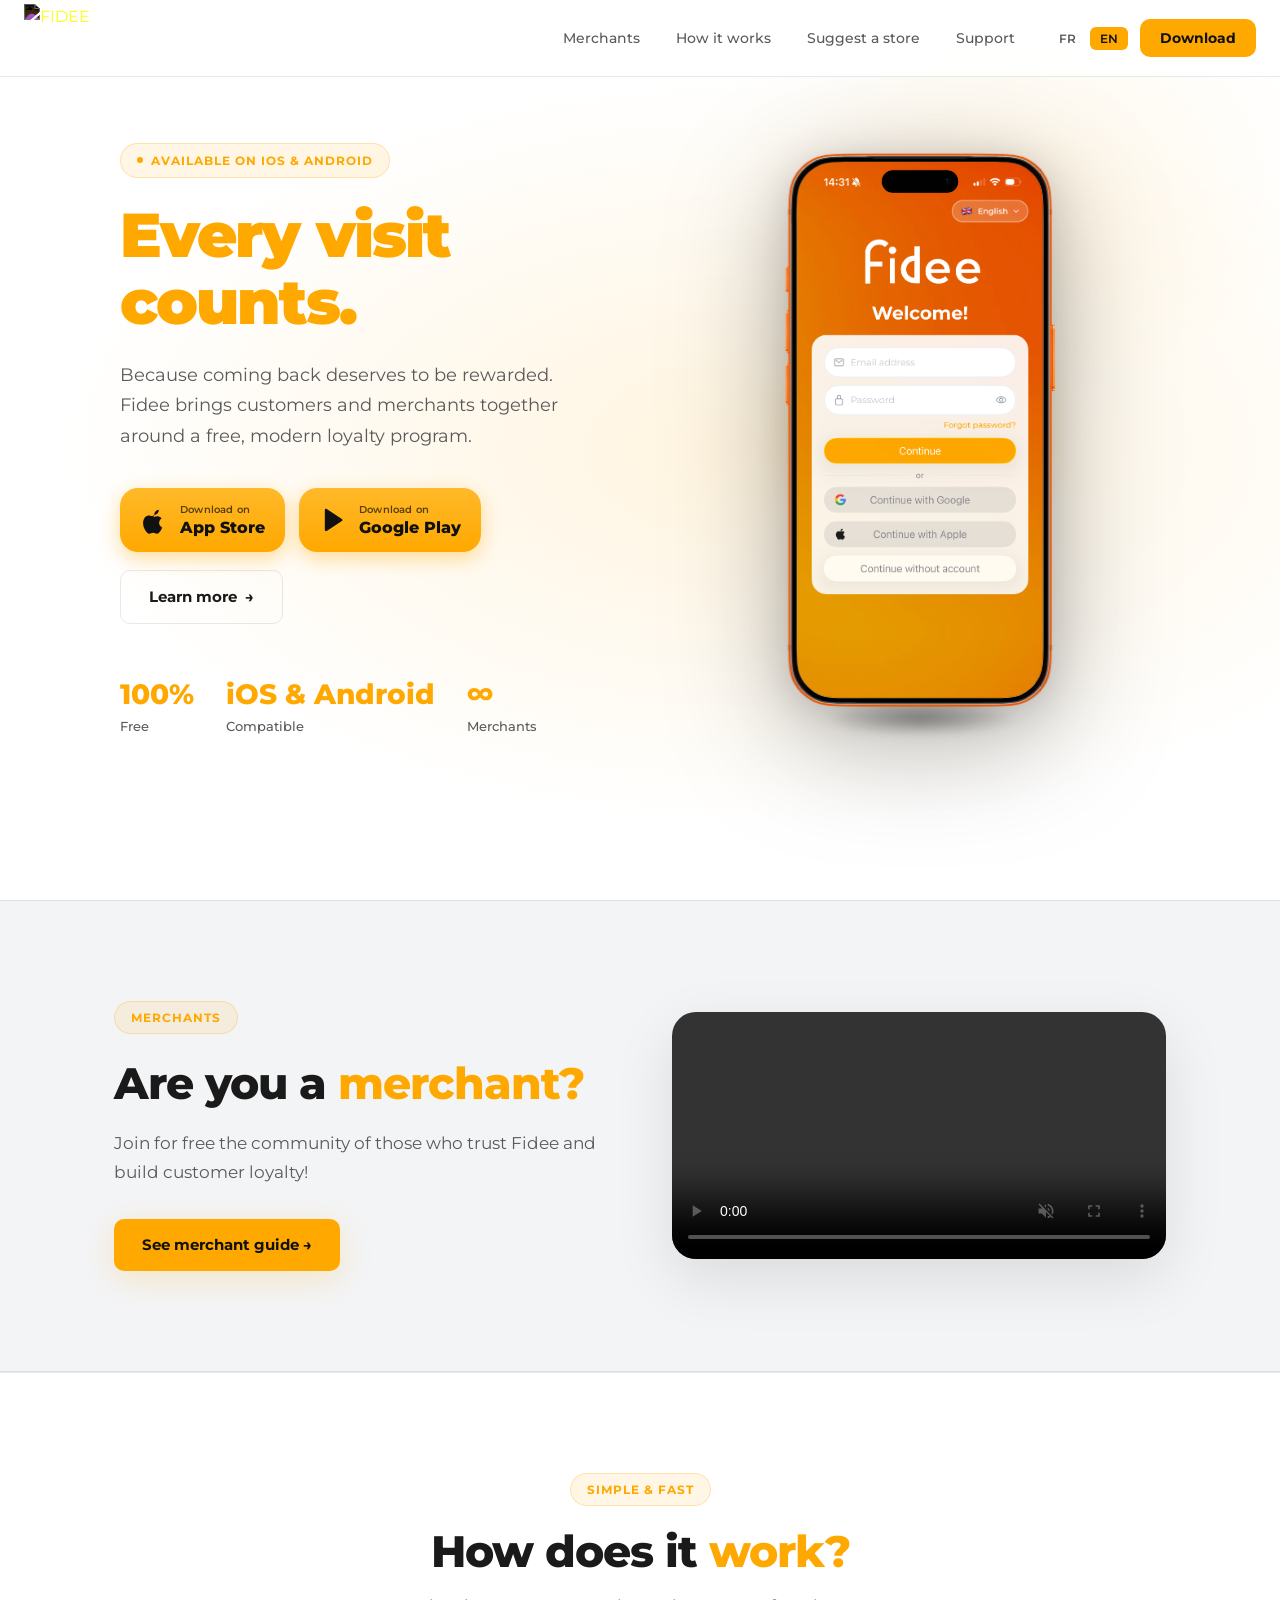
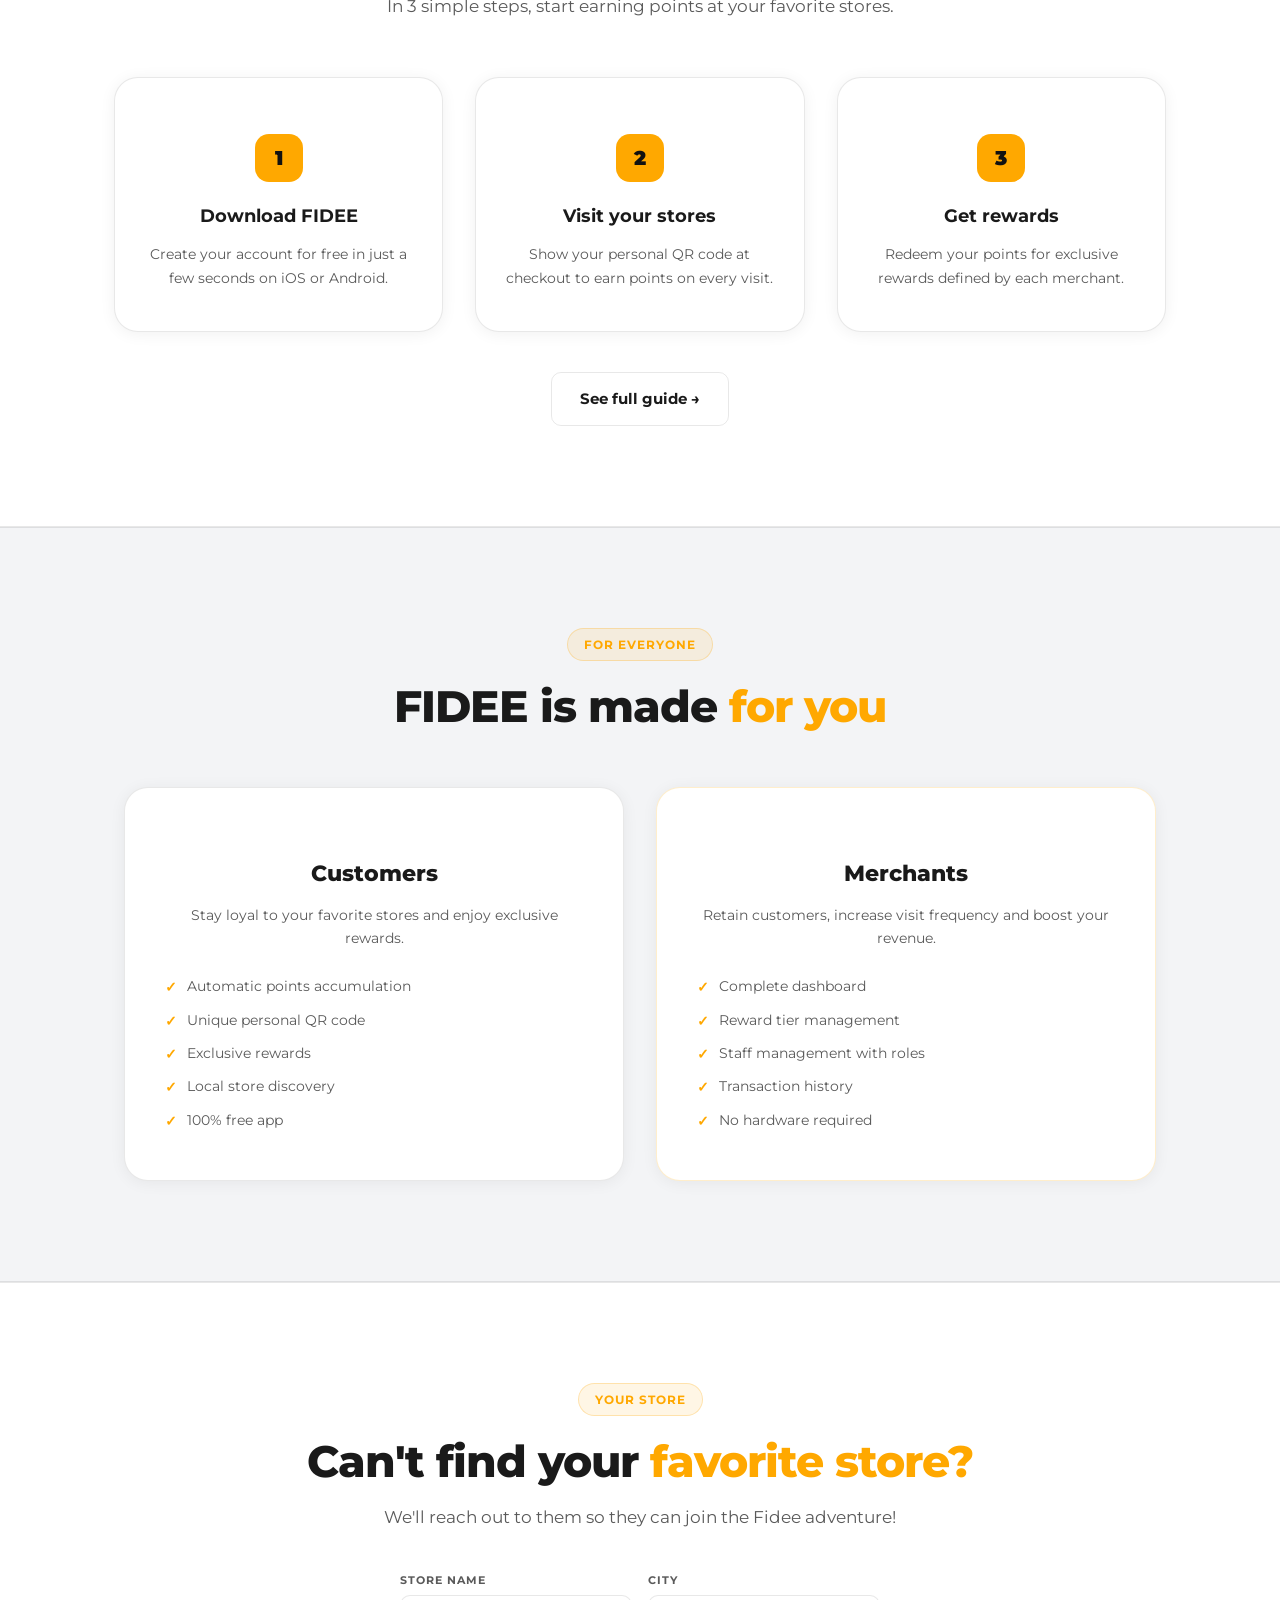
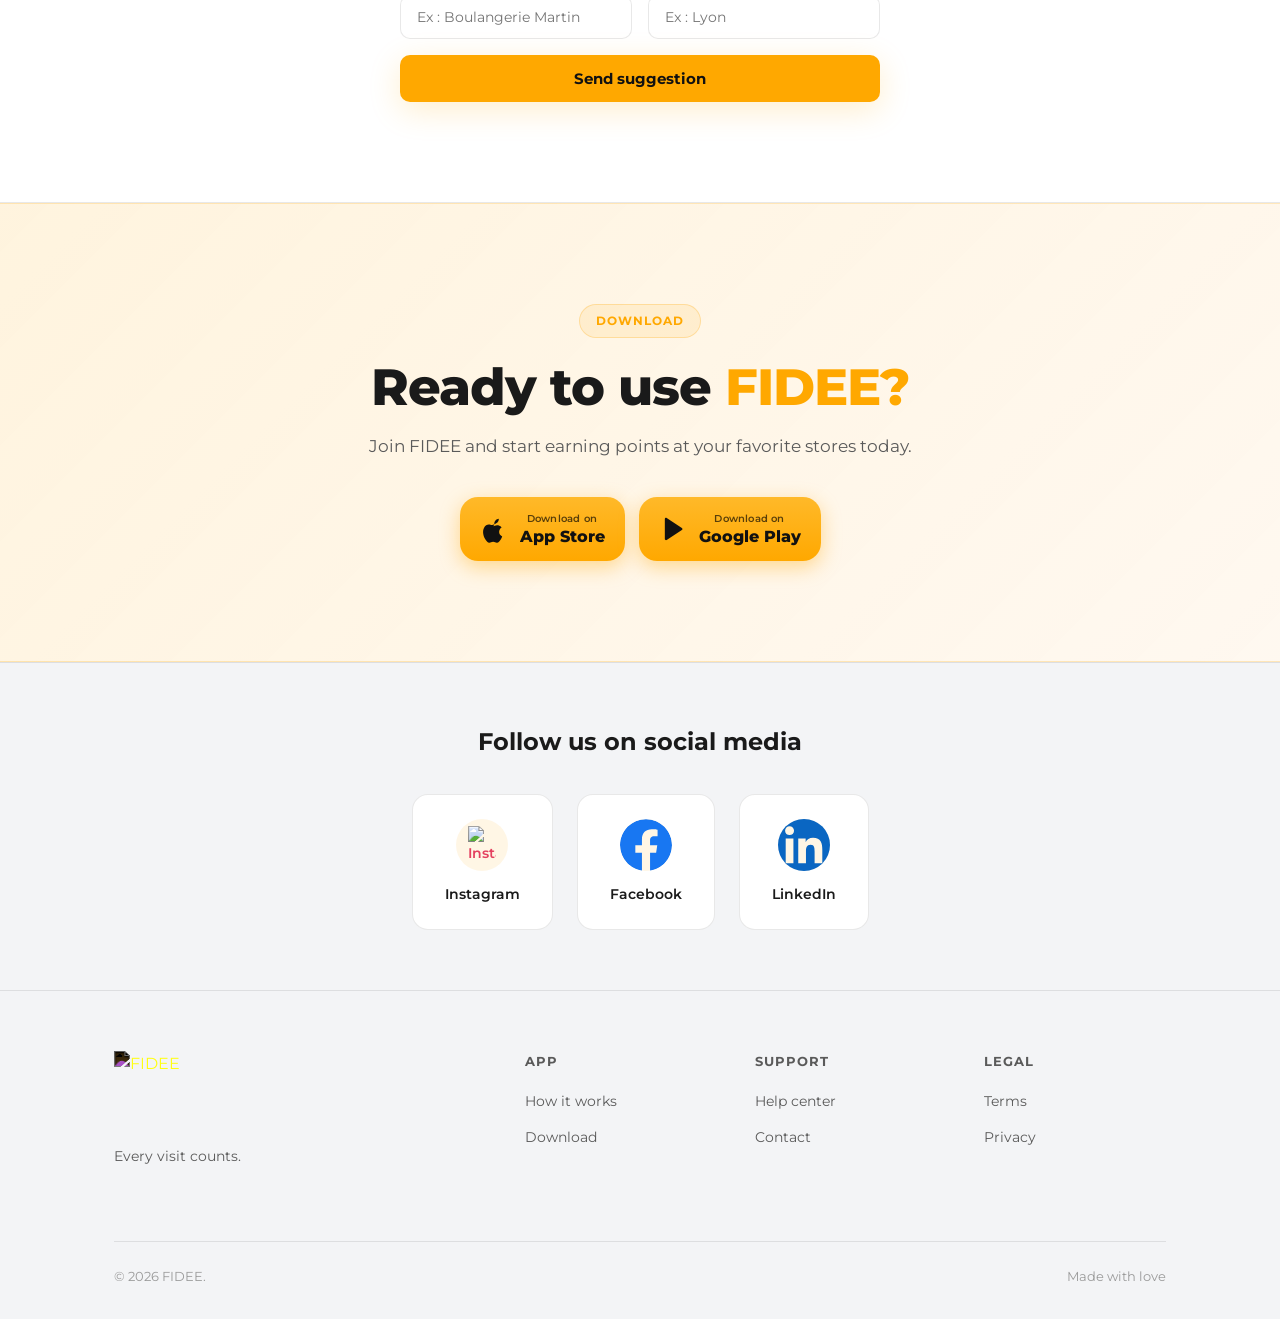
==== commit 963e65ff: "fix: rendu mobile du mockup téléphone (retire foreignObject) Le foreignObject (HTML imbriqué dans du" ====
--- a/index.html
+++ b/index.html
@@ -162,7 +162,22 @@
       animation: phoneFloat 7s ease-in-out infinite;
     }
 
+    .phone-screen {
+      position: absolute;
+      left: 4.31818%;
+      top: 2.29258%;
+      width: 91.36364%;
+      height: 95.41485%;
+      clip-path: url(#phoneScreenClip);
+      -webkit-clip-path: url(#phoneScreenClip);
+      overflow: hidden;
+      background: var(--card);
+      z-index: 0;
+    }
+
     .phone-svg {
+      position: relative;
+      z-index: 1;
       display: block;
       width: 100%;
       height: 100%;
@@ -714,22 +729,22 @@
         <div class="phone-glow phone-glow-2"></div>
         <div class="phone-shadow"></div>
         <div class="phone">
+          <div class="phone-screen">
+            <div class="phone-carousel">
+              <div class="phone-carousel-track">
+                <img src="screenshots/image00001.png" data-src-fr="screenshots/image00001.png" data-src-en="screenshots/image00001en.png" alt="Capture d'écran 1" class="phone-carousel-slide" />
+                <img src="screenshots/image00003.png" data-src-fr="screenshots/image00003.png" data-src-en="screenshots/image00003en.png" alt="Capture d'écran 3" class="phone-carousel-slide" />
+                <img src="screenshots/image00004.png" data-src-fr="screenshots/image00004.png" data-src-en="screenshots/image00004en.png" alt="Capture d'écran 4" class="phone-carousel-slide" />
+                <img src="screenshots/image00002.png" data-src-fr="screenshots/image00002.png" data-src-en="screenshots/image00002en.png" alt="Capture d'écran 2" class="phone-carousel-slide" />
+              </div>
+            </div>
+          </div>
           <svg class="phone-svg" viewBox="0 0 880 1832" fill="none" aria-hidden="true" xmlns="http://www.w3.org/2000/svg">
 <defs>
-  <clipPath id="phoneScreenClip" clipPathUnits="userSpaceOnUse">
-    <path d="M239.6 42C169.033 42 133.75 41.9993 106.797 55.7324C83.0885 67.8125 63.8125 87.0885 51.7324 110.797C37.9993 137.75 38 173.033 38 243.6V1588.4C38 1658.97 37.9993 1694.25 51.7324 1721.2C63.8125 1744.91 83.0885 1764.19 106.797 1776.27C133.75 1790 169.033 1790 239.6 1790H640.4C710.967 1790 746.25 1790 773.203 1776.27C796.912 1764.19 816.188 1744.91 828.268 1721.2C842.001 1694.25 842 1658.97 842 1588.4V243.6C842 173.033 842.001 137.75 828.268 110.797C816.188 87.0885 796.912 67.8125 773.203 55.7324C746.25 41.9993 710.967 42 640.4 42H239.6Z"/>
+  <clipPath id="phoneScreenClip" clipPathUnits="objectBoundingBox">
+    <path transform="scale(0.0012437810945273632,0.0005720823798627003)" d="M201.6 0C131.033 0 95.75 -0.0007 68.797 13.7324C45.0885 25.8125 25.8125 45.0885 13.7324 68.797C-0.0007 95.75 0 131.033 0 201.6V1546.4C0 1616.97 -0.0007 1652.25 13.7324 1679.2C25.8125 1702.91 45.0885 1722.19 68.797 1734.27C95.75 1748 131.033 1748 201.6 1748H602.4C672.967 1748 708.25 1748 735.203 1734.27C758.912 1722.19 778.188 1702.91 790.268 1679.2C804.001 1652.25 804 1616.97 804 1546.4V201.6C804 131.033 804.001 95.75 790.268 68.797C778.188 45.0885 758.912 25.8125 735.203 13.7324C708.25 -0.0007 672.967 0 602.4 0H201.6Z"/>
   </clipPath>
 </defs>
-<foreignObject x="38" y="42" width="804" height="1748" clip-path="url(#phoneScreenClip)">
-  <div xmlns="http://www.w3.org/1999/xhtml" class="phone-carousel">
-    <div class="phone-carousel-track">
-      <img src="screenshots/image00001.png" data-src-fr="screenshots/image00001.png" data-src-en="screenshots/image00001en.png" alt="Capture d'écran 1" class="phone-carousel-slide" />
-      <img src="screenshots/image00003.png" data-src-fr="screenshots/image00003.png" data-src-en="screenshots/image00003en.png" alt="Capture d'écran 3" class="phone-carousel-slide" />
-      <img src="screenshots/image00004.png" data-src-fr="screenshots/image00004.png" data-src-en="screenshots/image00004en.png" alt="Capture d'écran 4" class="phone-carousel-slide" />
-      <img src="screenshots/image00002.png" data-src-fr="screenshots/image00002.png" data-src-en="screenshots/image00002en.png" alt="Capture d'écran 2" class="phone-carousel-slide" />
-    </div>
-  </div>
-</foreignObject>
 <rect x="316" y="70" width="248" height="72" rx="36" fill="#050505"/>
 <g id="iPhone 17 Pro Cosmic orange">
 <g id="Phone">
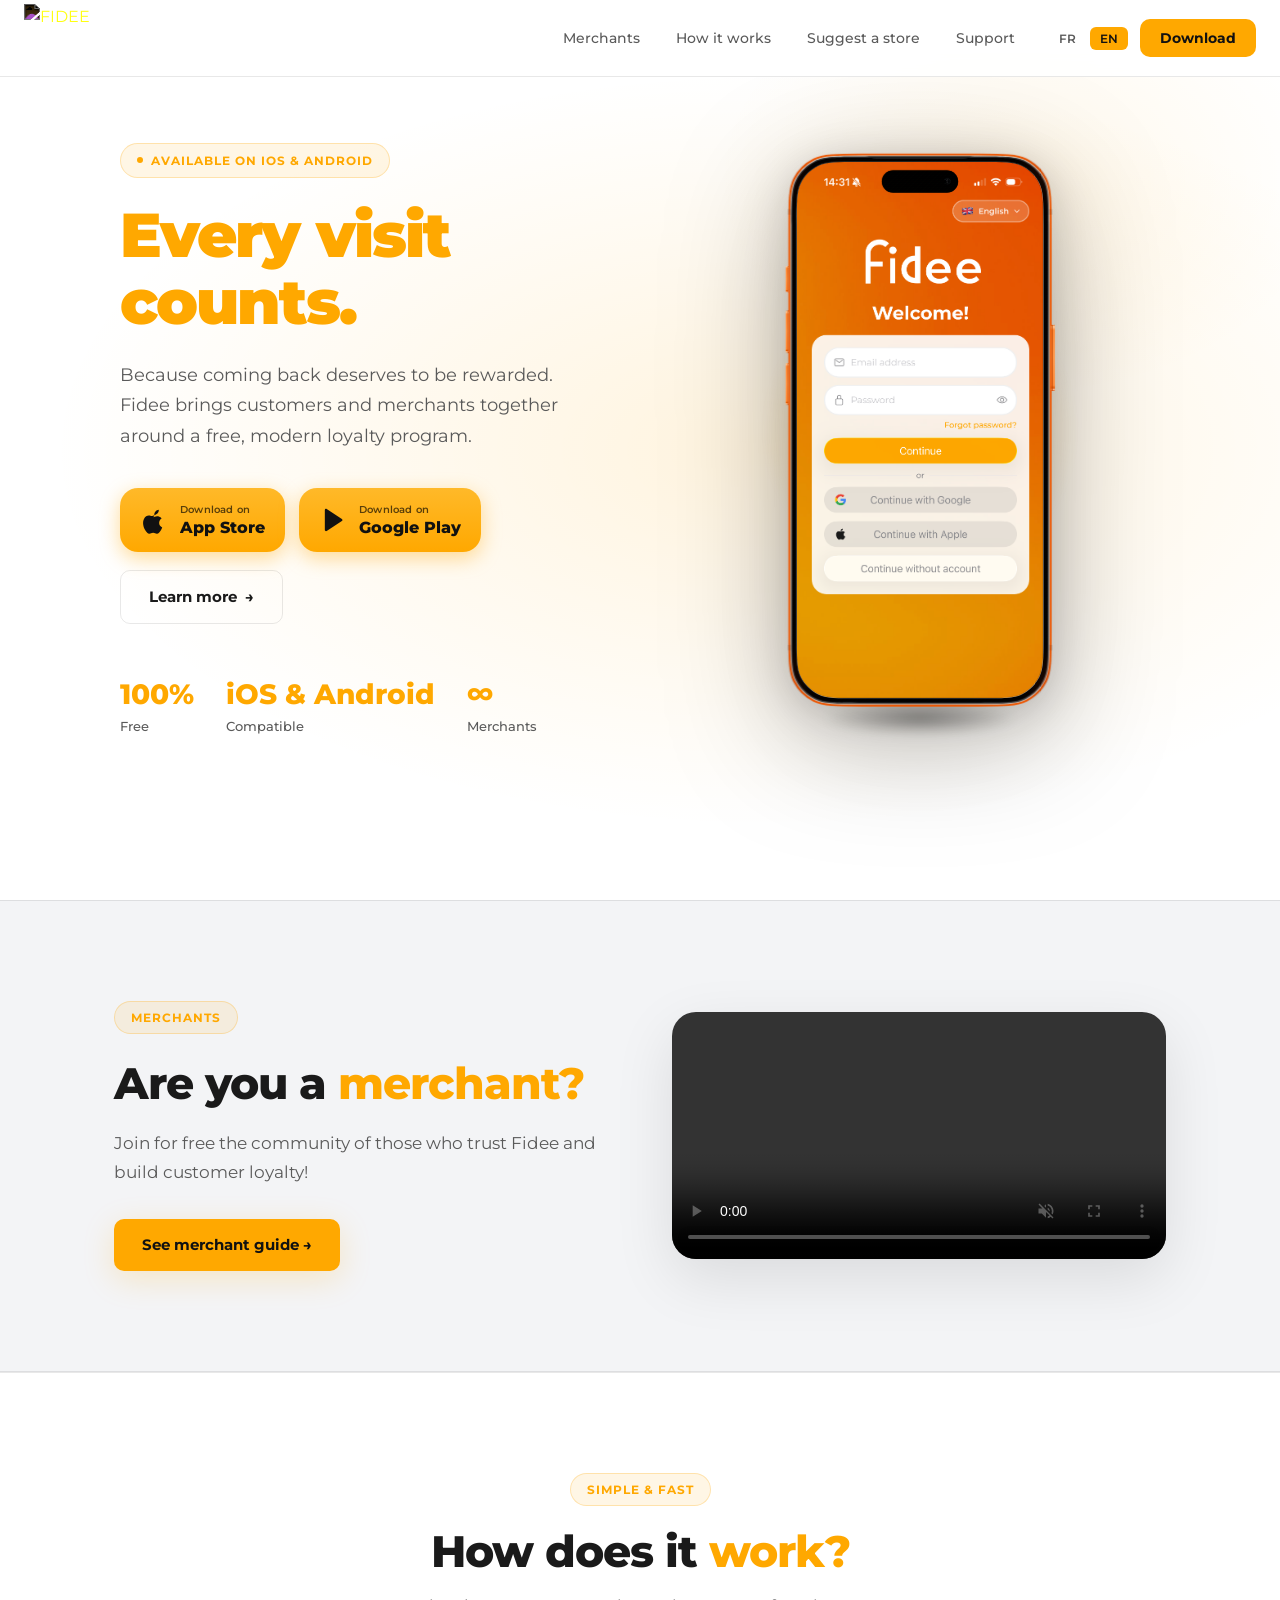
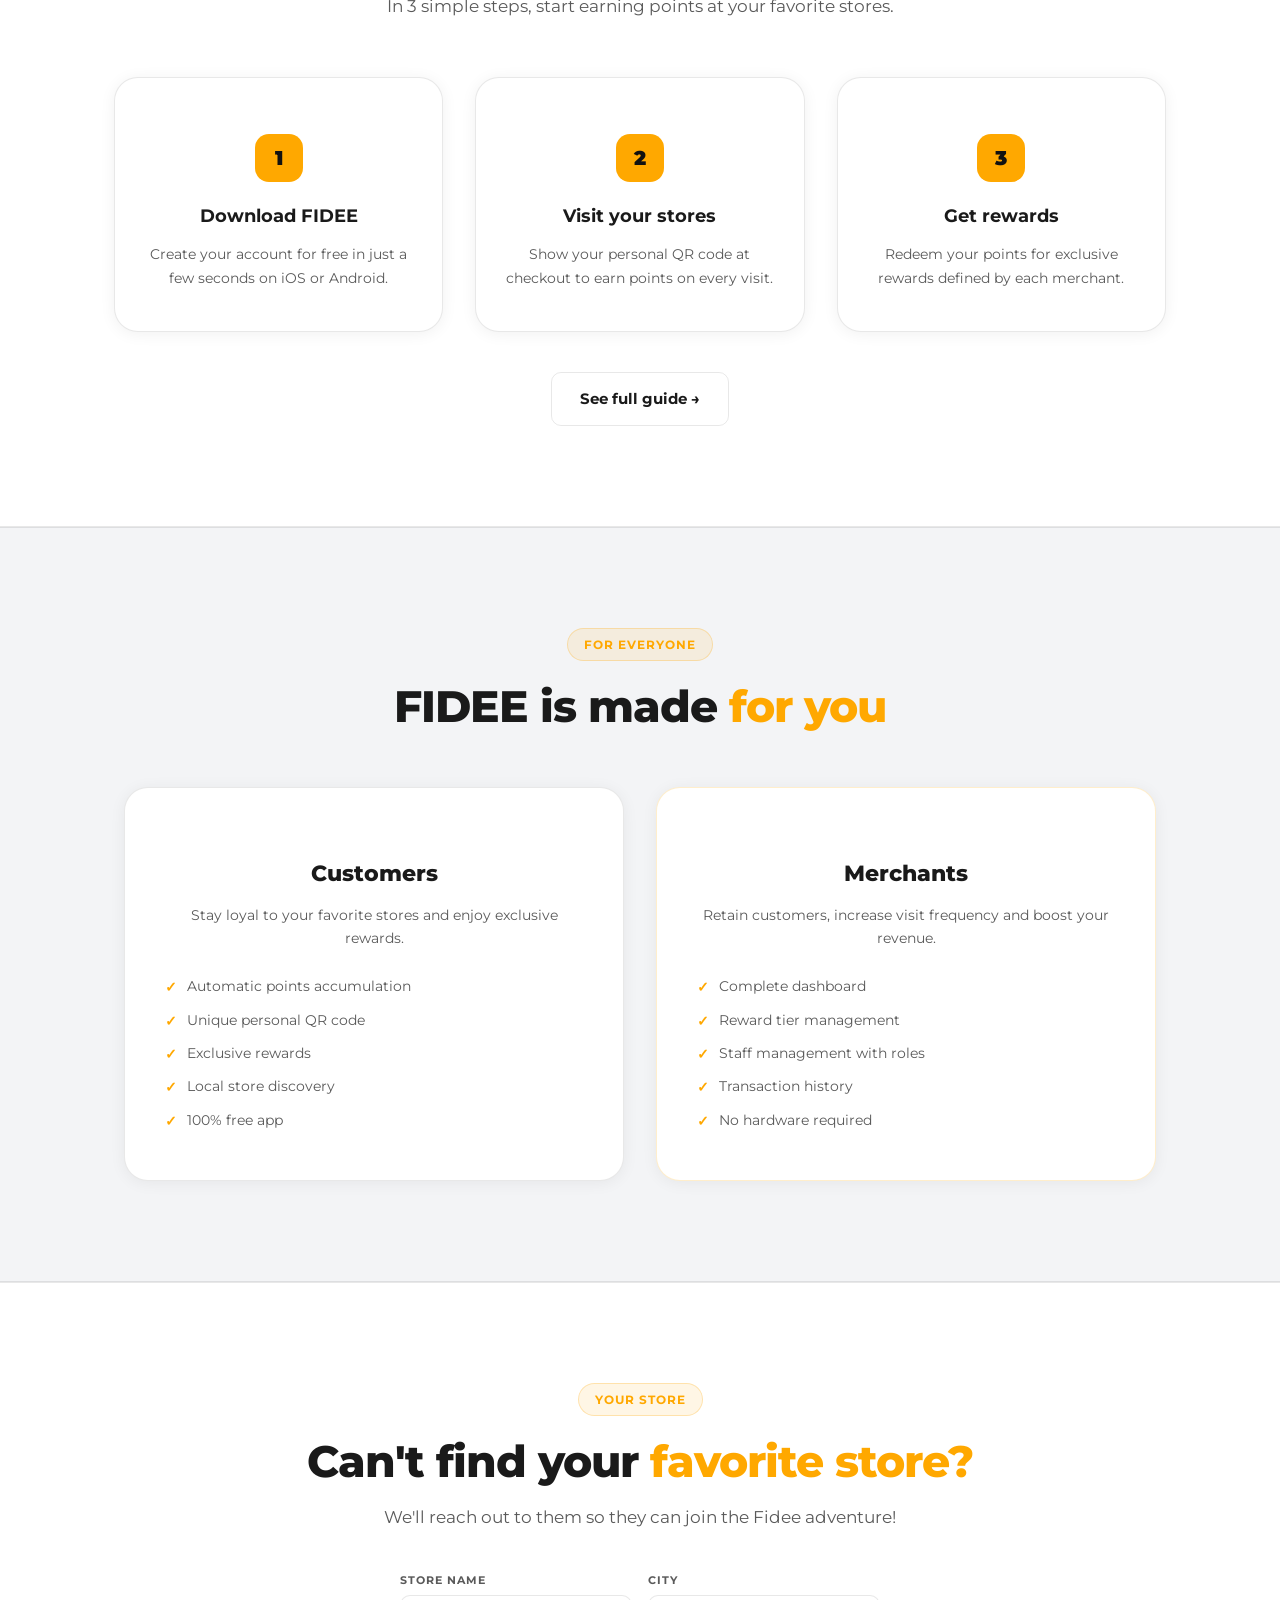
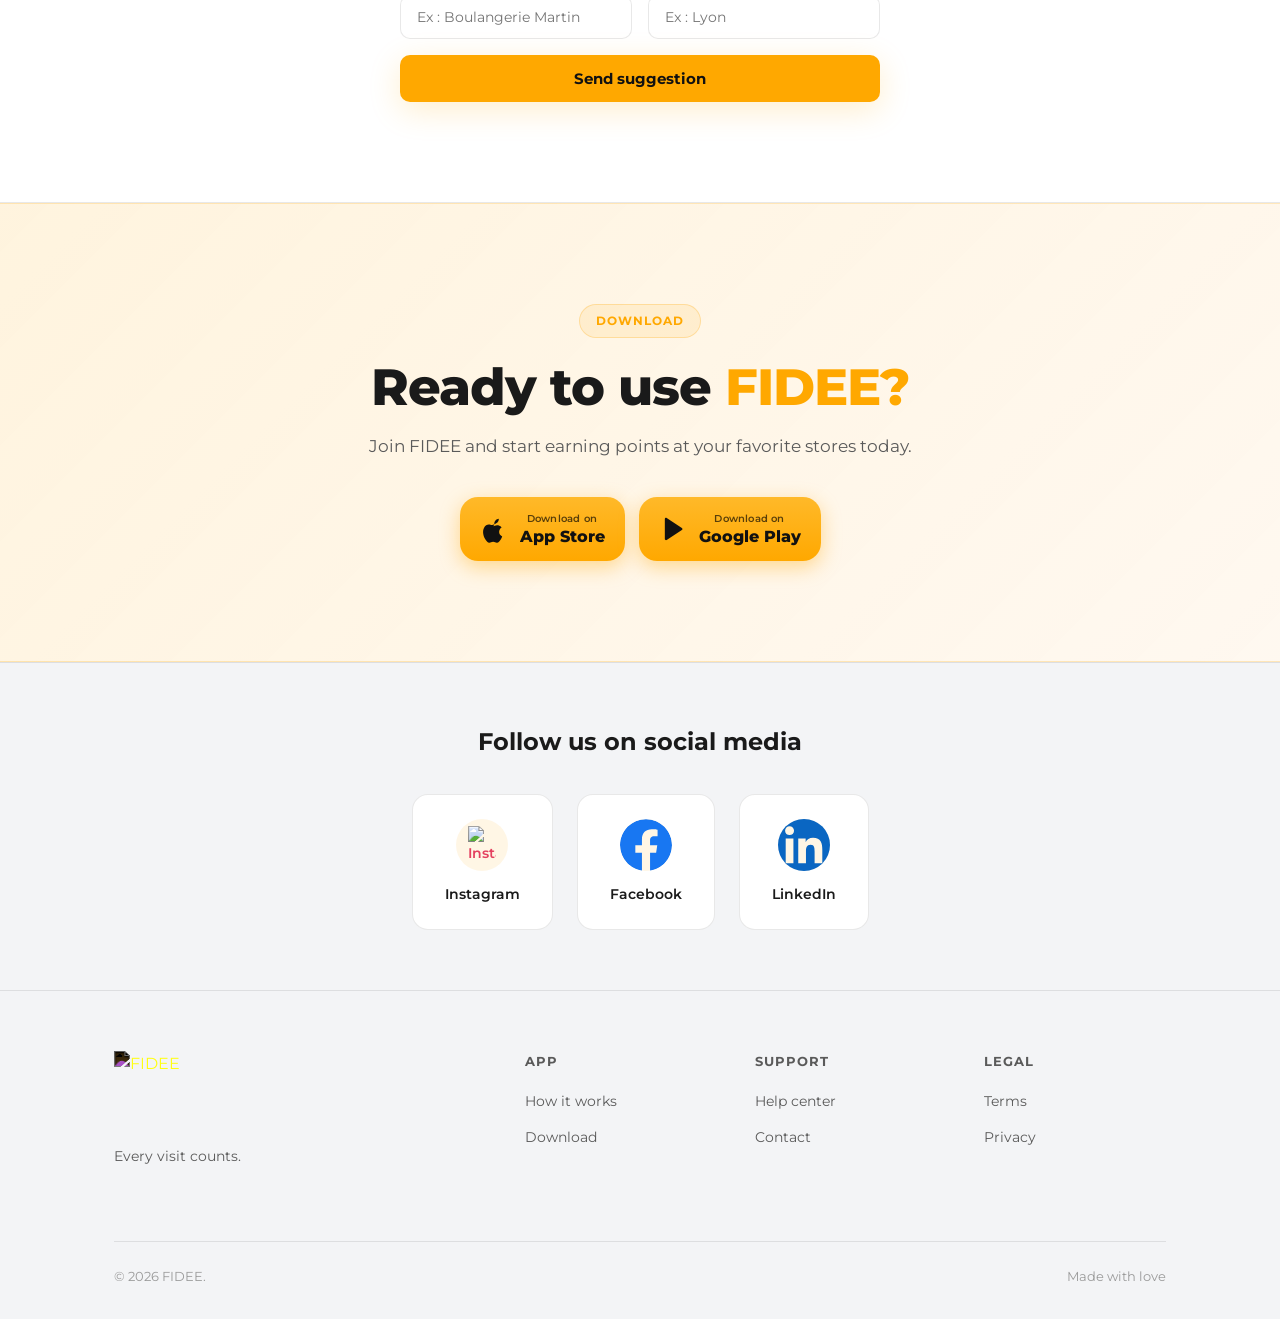
==== commit 87ba6268: "fix: scintillement de l'ombre du téléphone pendant le carrousel Isole l'animation de glissement des " ====
--- a/index.html
+++ b/index.html
@@ -159,6 +159,7 @@
       position: relative;
       z-index: 1;
       filter: drop-shadow(0 30px 60px rgba(0,0,0,0.28)) drop-shadow(0 8px 20px rgba(0,0,0,0.16));
+      will-change: filter;
       animation: phoneFloat 7s ease-in-out infinite;
     }
 
@@ -195,6 +196,8 @@
       display: flex;
       height: 100%;
       transition: transform 0.5s ease;
+      will-change: transform;
+      transform: translateZ(0);
     }
 
     .phone-carousel-slide {
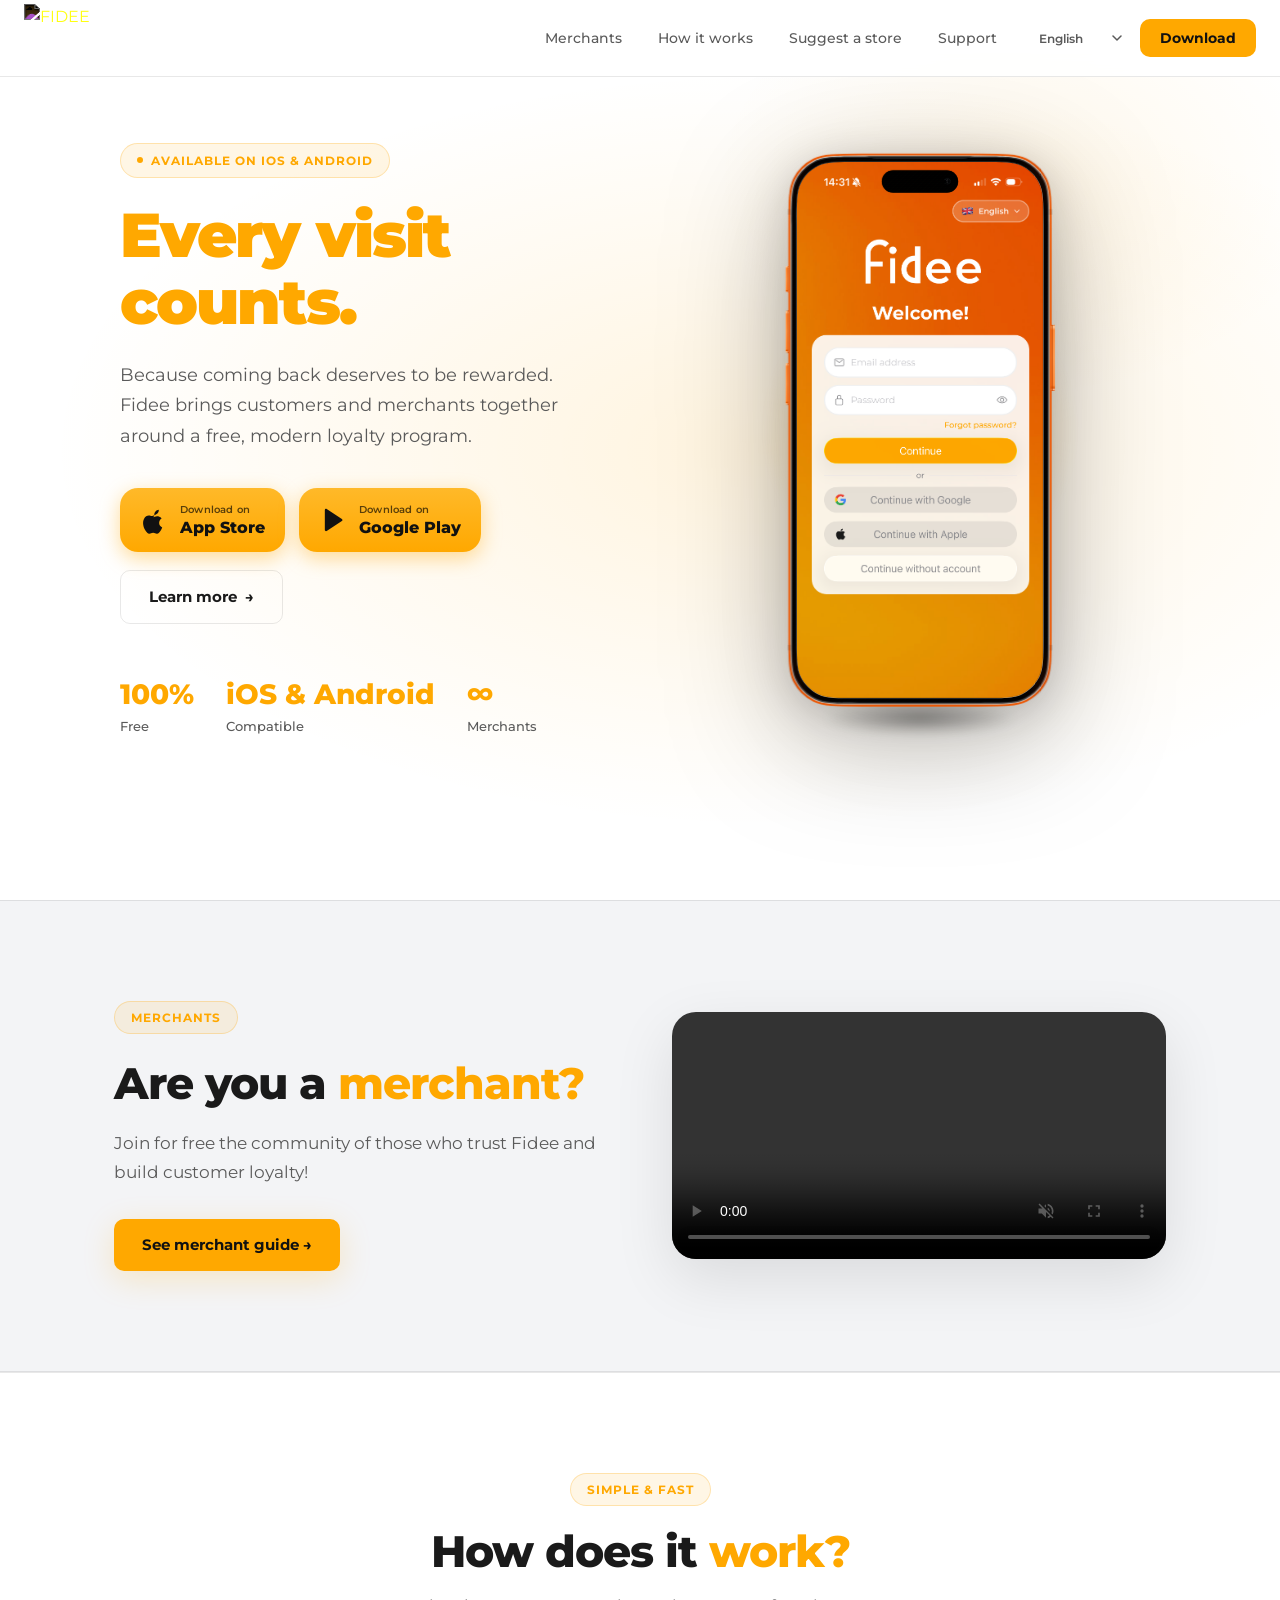
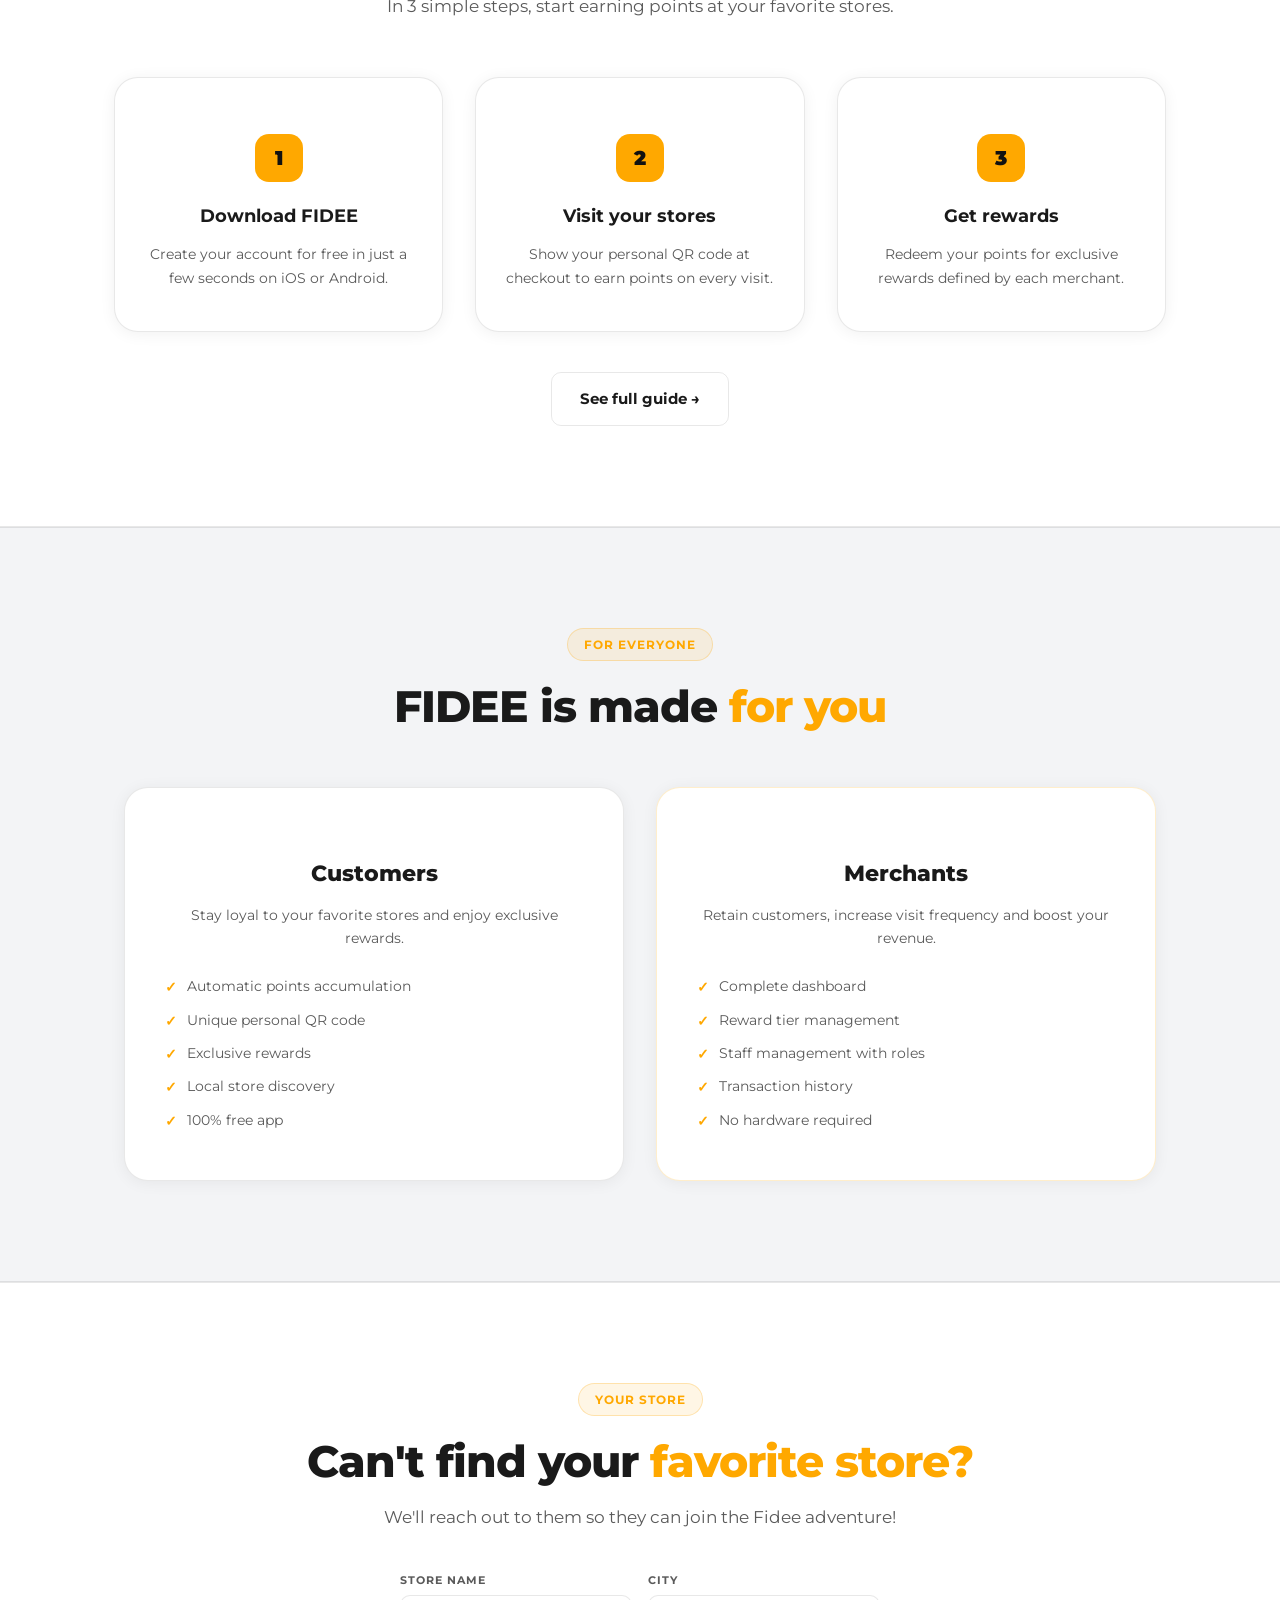
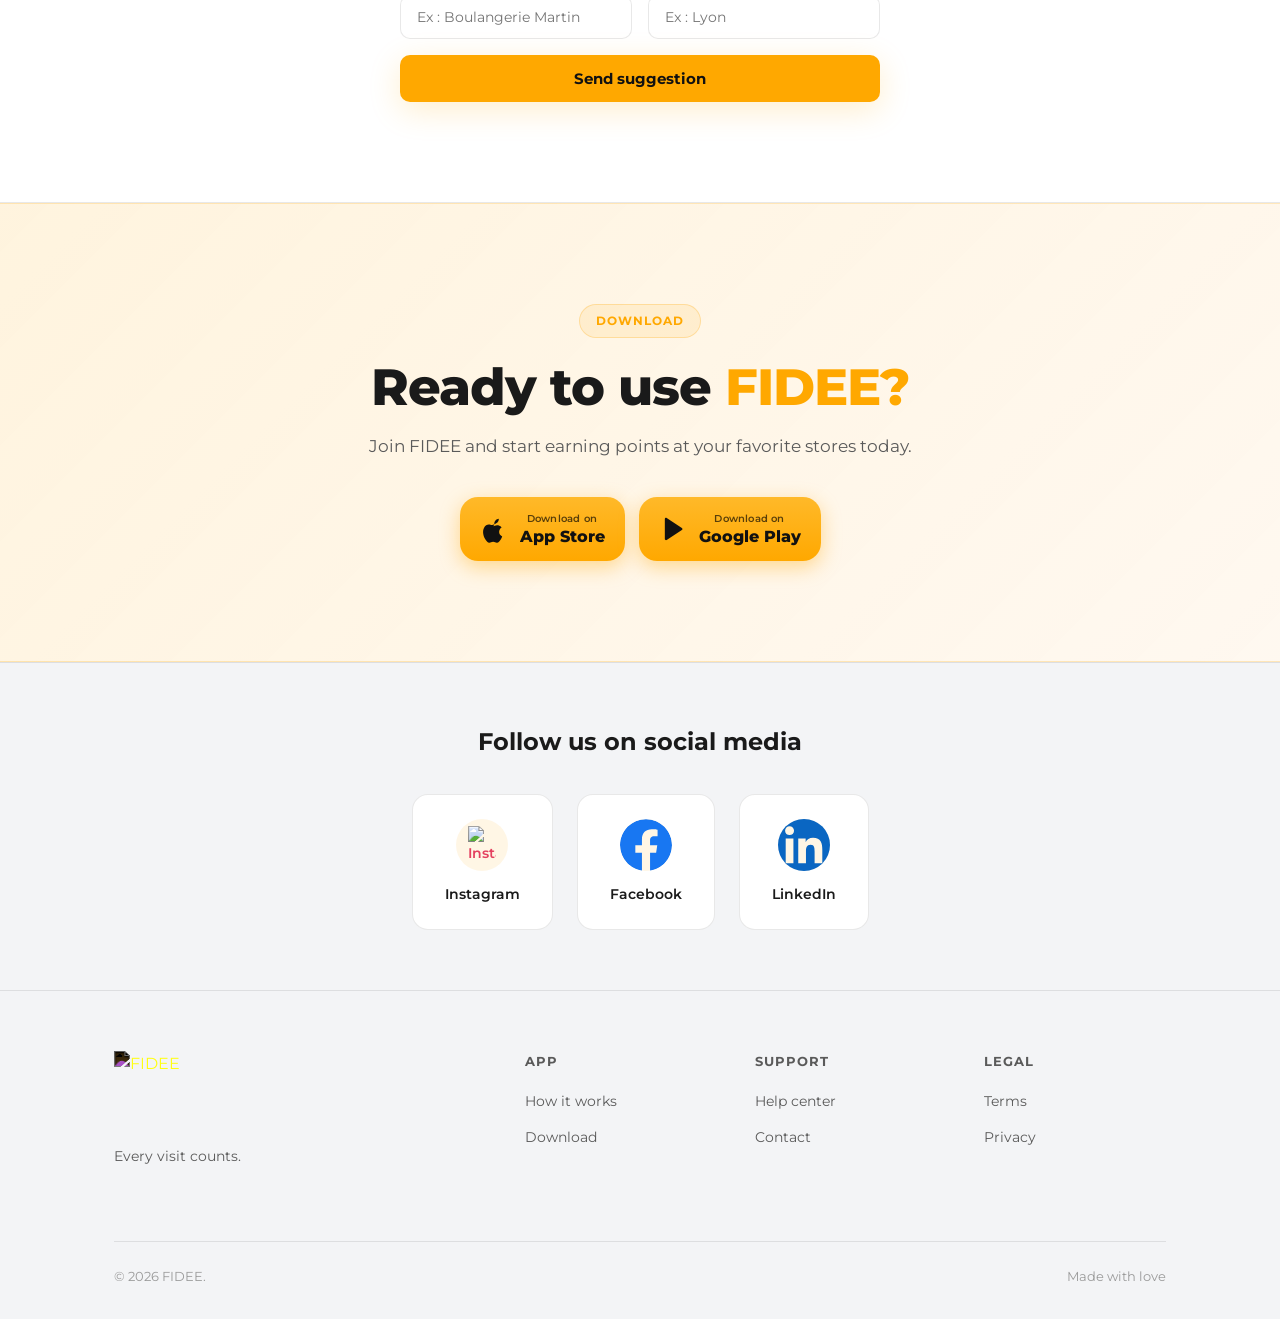
==== commit 79682c59: "Enhance multilingual support in reset-password page and improve language switcher styles" ====
--- a/index.html
+++ b/index.html
@@ -680,13 +680,13 @@
       <div>
         <div class="hero-tag">
           <span class="hero-dot"></span>
-          <span data-fr="Disponible sur iOS & Android" data-en="Available on iOS & Android">Disponible sur iOS & Android</span>
+          <span data-fr="Disponible sur iOS & Android" data-en="Available on iOS & Android" data-es="Disponible en iOS & Android" data-de="Verfügbar für iOS & Android" data-it="Disponibile su iOS & Android" data-pt="Disponível para iOS & Android" data-nl="Beschikbaar voor iOS & Android" data-pl="Dostępne na iOS & Android" data-ro="Disponibil pe iOS & Android" data-tr="iOS & Android'de kullanılabilir">Disponible sur iOS & Android</span>
         </div>
         <h1 class="hero-title">
-          <span data-fr="Chaque visite" data-en="Every visit">Chaque visite</span><br>
-          <span data-fr="compte." data-en="counts.">compte.</span>
+          <span data-fr="Chaque visite" data-en="Every visit" data-es="Cada visita" data-de="Jeder Besuch" data-it="Ogni visita" data-pt="Cada visita" data-nl="Elk bezoek" data-pl="Każda wizyta" data-ro="Fiecare vizită" data-tr="Her ziyaret">Chaque visite</span><br>
+          <span data-fr="compte." data-en="counts." data-es="cuenta." data-de="zählt." data-it="conta." data-pt="conta." data-nl="telt." data-pl="się liczy." data-ro="contează." data-tr="sayılır.">compte.</span>
         </h1>
-        <p class="hero-subtitle" data-fr="Parce que revenir mérite d'être récompensé. Fidee réunit clients et commerçants autour d'un programme de fidélité gratuit et moderne." data-en="Because coming back deserves to be rewarded. Fidee brings customers and merchants together around a free, modern loyalty program.">
+        <p class="hero-subtitle" data-fr="Parce que revenir mérite d'être récompensé. Fidee réunit clients et commerçants autour d'un programme de fidélité gratuit et moderne." data-en="Because coming back deserves to be rewarded. Fidee brings customers and merchants together around a free, modern loyalty program." data-es="Porque volver merece una recompensa. Fidee conecta a clientes y comercios en un programa de fidelidad gratuito y moderno." data-de="Denn Wiederkommen sollte belohnt werden. Fidee bringt Kunden und Geschäfte in einem kostenlosen, modernen Treueprogramm zusammen." data-it="Perché tornare merita una ricompensa. Fidee unisce clienti ed esercenti in un programma fedeltà gratuito e moderno." data-pt="Porque voltar merece ser recompensado. A Fidee une clientes e comerciantes num programa de fidelidade gratuito e moderno." data-nl="Want terugkomen verdient een beloning. Fidee brengt klanten en ondernemers samen in een gratis, modern loyaliteitsprogramma." data-pl="Bo powrót zasługuje na nagrodę. Fidee łączy klientów i firmy w bezpłatnym, nowoczesnym programie lojalnościowym." data-ro="Pentru că revenirea merită răsplătită. Fidee reunește clienți și comercianți într-un program de fidelitate gratuit și modern." data-tr="Çünkü geri dönmek ödüllendirilmeyi hak eder. Fidee, müşterileri ve işletmeleri ücretsiz, modern bir sadakat programında bir araya getirir.">
           Parce que revenir mérite d'être récompensé. Fidee réunit clients et commerçants autour d'un programme de fidélité gratuit et moderne.
         </p>
         <div class="hero-btns">
@@ -694,34 +694,34 @@
             <a href="https://apps.apple.com/fr/app/fidee/id6761279817" class="store-btn">
               <svg class="store-btn-icon" viewBox="0 0 24 24" fill="currentColor" aria-hidden="true"><path d="M12.5 8.05c-.9 0-1.9.6-2.5.6s-1.5-.55-2.4-.55C6 8.1 4.4 9.15 3.5 10.85c-1.8 3.15-.45 7.8 1.3 10.35.85 1.25 1.85 2.65 3.2 2.6 1.25-.05 1.75-.8 3.25-.8s1.95.8 3.3.75c1.4-.05 2.25-1.3 3.1-2.55.95-1.4 1.35-2.75 1.35-2.8-.05 0-2.6-1-2.6-3.95 0-2.5 2.05-3.65 2.15-3.7-1.15-1.7-2.95-1.9-3.6-1.95-1.55-.15-2.85.85-3.6.85-.05 0-.05 0-.05 0z"/><path d="M15.1 6.3c.65-.8 1.1-1.9 1-3-1 .05-2.15.65-2.85 1.45-.6.7-1.15 1.85-1 2.9 1.1.1 2.2-.55 2.85-1.35z"/></svg>
               <div class="store-btn-text">
-                <div class="store-btn-sub" data-fr="Télécharger sur" data-en="Download on">Télécharger sur</div>
+                <div class="store-btn-sub" data-fr="Télécharger sur" data-en="Download on" data-es="Descarga en" data-de="Download bei" data-it="Scarica su" data-pt="Transferir em" data-nl="Downloaden op" data-pl="Pobierz w" data-ro="Descarcă din" data-tr="Hemen indirin">Télécharger sur</div>
                 <div class="store-btn-name">App Store</div>
               </div>
             </a>
             <a href="https://play.google.com/store/apps/details?id=app.fidee.app&utm_source=emea_Med" class="store-btn" target="_blank" rel="noopener noreferrer">
               <svg class="store-btn-icon" viewBox="0 0 24 24" fill="currentColor" aria-hidden="true"><path d="M5 3.5c0-.8.9-1.3 1.6-.9l13 8.5c.65.42.65 1.38 0 1.8l-13 8.5c-.7.4-1.6-.1-1.6-.9V3.5z"/></svg>
               <div class="store-btn-text">
-                <div class="store-btn-sub" data-fr="Télécharger sur" data-en="Download on">Télécharger sur</div>
+                <div class="store-btn-sub" data-fr="Télécharger sur" data-en="Download on" data-es="Descarga en" data-de="Download bei" data-it="Scarica su" data-pt="Transferir em" data-nl="Downloaden op" data-pl="Pobierz w" data-ro="Descarcă din" data-tr="Hemen indirin">Télécharger sur</div>
                 <div class="store-btn-name">Google Play</div>
               </div>
             </a>
           </div>
           <a href="comment-ca-marche.html" class="btn btn-outline">
-            <span data-fr="En savoir plus" data-en="Learn more">En savoir plus</span> →
+            <span data-fr="En savoir plus" data-en="Learn more" data-es="Saber más" data-de="Mehr erfahren" data-it="Scopri di più" data-pt="Saber mais" data-nl="Meer weten" data-pl="Dowiedz się więcej" data-ro="Află mai multe" data-tr="Daha fazla bilgi">En savoir plus</span> →
           </a>
         </div>
         <div class="hero-stats">
           <div>
             <div class="hero-stat-value">100%</div>
-            <div class="hero-stat-label" data-fr="Gratuit" data-en="Free">Gratuit</div>
+            <div class="hero-stat-label" data-fr="Gratuit" data-en="Free" data-es="Gratis" data-de="Kostenlos" data-it="Gratis" data-pt="Grátis" data-nl="Gratis" data-pl="Za darmo" data-ro="Gratuit" data-tr="Ücretsiz">Gratuit</div>
           </div>
           <div>
             <div class="hero-stat-value">iOS & Android</div>
-            <div class="hero-stat-label" data-fr="Compatible" data-en="Compatible">Compatible</div>
+            <div class="hero-stat-label" data-fr="Compatible" data-en="Compatible" data-es="Compatible" data-de="Kompatibel" data-it="Compatibile" data-pt="Compatível" data-nl="Compatibel" data-pl="Kompatybilny" data-ro="Compatibil" data-tr="Uyumlu">Compatible</div>
           </div>
           <div>
             <div class="hero-stat-value">∞</div>
-            <div class="hero-stat-label" data-fr="Commerces" data-en="Merchants">Commerces</div>
+            <div class="hero-stat-label" data-fr="Commerces" data-en="Merchants" data-es="Comercios" data-de="Geschäfte" data-it="Negozi" data-pt="Comércios" data-nl="Winkels" data-pl="Sklepy" data-ro="Magazine" data-tr="Mağazalar">Commerces</div>
           </div>
         </div>
       </div>
@@ -1149,20 +1149,20 @@
     <div style="display:grid; grid-template-columns:1fr 1fr; gap:64px; align-items:center;">
       <div>
         <div class="section-tag" style="margin-bottom:24px;">
-          <span data-fr="Commerçants" data-en="Merchants">Commerçants</span>
+          <span data-fr="Commerçants" data-en="Merchants" data-es="Comerciantes" data-de="Händler" data-it="Esercenti" data-pt="Comerciantes" data-nl="Ondernemers" data-pl="Przedsiębiorcy" data-ro="Comercianți" data-tr="İşletmeler">Commerçants</span>
         </div>
         <h2 class="section-title" style="margin-bottom:20px;"
             data-fr="Vous êtes <span>commerçant ?</span>"
-            data-en="Are you a <span>merchant?</span>">
+            data-en="Are you a <span>merchant?</span>" data-es="¿Tienes un <span>comercio?</span>" data-de="Hast du ein <span>Geschäft?</span>" data-it="Hai un'<span>attività?</span>" data-pt="Tens um <span>comércio?</span>" data-nl="Heb je een <span>zaak?</span>" data-pl="Prowadzisz <span>firmę?</span>" data-ro="Ai o <span>afacere?</span>" data-tr="Bir <span>işletmen</span> mi var?">
           Vous êtes <span>commerçant ?</span>
         </h2>
         <p class="section-subtitle" style="margin-bottom:32px;"
            data-fr="Rejoignez gratuitement la communauté de ceux qui font confiance à Fidee et fidélisez vos clients !"
-           data-en="Join for free the community of those who trust Fidee and build customer loyalty!">
+           data-en="Join for free the community of those who trust Fidee and build customer loyalty!" data-es="Únete gratis a la comunidad de quienes confían en Fidee y fideliza a tus clientes." data-de="Werde kostenlos Teil der Community, die Fidee vertraut, und binde deine Kunden." data-it="Unisciti gratis alla community di chi si fida di Fidee e fidelizza i tuoi clienti." data-pt="Junta-te gratuitamente à comunidade de quem confia na Fidee e fideliza os teus clientes!" data-nl="Sluit je gratis aan bij de community die Fidee vertrouwt en maak van je klanten vaste klanten." data-pl="Dołącz bezpłatnie do społeczności tych, którzy ufają Fidee, i buduj lojalność swoich klientów." data-ro="Alătură-te gratuit comunității celor care au încredere în Fidee și fidelizează-ți clienții." data-tr="Fidee'ye güvenen topluluğa ücretsiz katıl, müşterilerini sadık hale getir!">
           Rejoignez gratuitement la communauté de ceux qui font confiance à Fidee et fidélisez vos clients !
         </p>
         <a href="comment-ca-marche.html#gerant" class="btn btn-primary"
-           data-fr="Voir le guide commerçant →" data-en="See merchant guide →">
+           data-fr="Voir le guide commerçant →" data-en="See merchant guide →" data-es="Ver guía para comercios →" data-de="Leitfaden für Händler ansehen →" data-it="Vedi la guida per esercenti →" data-pt="Ver guia para comerciantes →" data-nl="Bekijk de gids voor ondernemers →" data-pl="Zobacz przewodnik dla firm →" data-ro="Vezi ghidul pentru comercianți →" data-tr="İşletme rehberini görüntüle →">
           Voir le guide commerçant →
         </a>
       </div>
@@ -1185,9 +1185,9 @@
 <section id="comment-ca-marche" style="background:#fff; border-top:1px solid var(--border); border-bottom:1px solid var(--border);">
   <div class="container">
     <div class="text-center">
-      <div class="section-tag"><span data-fr="Simple & Rapide" data-en="Simple & Fast">Simple & Rapide</span></div>
-      <h2 class="section-title" data-fr="Comment ça <span>marche ?</span>" data-en="How does it <span>work?</span>">Comment ça <span>marche ?</span></h2>
-      <p class="section-subtitle" data-fr="En 3 étapes simples, commencez à cumuler des points dans vos commerces préférés." data-en="In 3 simple steps, start earning points at your favorite stores.">
+      <div class="section-tag"><span data-fr="Simple & Rapide" data-en="Simple & Fast" data-es="Simple & Rápido" data-de="Einfach & Schnell" data-it="Semplice & Veloce" data-pt="Simples & Rápido" data-nl="Simpel & Snel" data-pl="Proste & Szybkie" data-ro="Simplu & Rapid" data-tr="Basit & Hızlı">Simple & Rapide</span></div>
+      <h2 class="section-title" data-fr="Comment ça <span>marche ?</span>" data-en="How does it <span>work?</span>" data-es="¿Cómo <span>funciona?</span>" data-de="Wie <span>funktioniert's?</span>" data-it="Come <span>funziona?</span>" data-pt="Como <span>funciona?</span>" data-nl="Hoe <span>werkt het?</span>" data-pl="Jak to <span>działa?</span>" data-ro="Cum <span>funcționează?</span>" data-tr="Nasıl <span>çalışır?</span>">Comment ça <span>marche ?</span></h2>
+      <p class="section-subtitle" data-fr="En 3 étapes simples, commencez à cumuler des points dans vos commerces préférés." data-en="In 3 simple steps, start earning points at your favorite stores." data-es="En 3 sencillos pasos, empieza a acumular puntos en tus comercios favoritos." data-de="In 3 einfachen Schritten sammelst du Punkte bei deinen Lieblingsgeschäften." data-it="In 3 semplici passaggi, inizia ad accumulare punti nei tuoi negozi preferiti." data-pt="Em 3 passos simples, começa a acumular pontos nos teus comércios favoritos." data-nl="In 3 eenvoudige stappen begin je met punten sparen bij je favoriete winkels." data-pl="W 3 prostych krokach zacznij zbierać punkty w swoich ulubionych sklepach." data-ro="În 3 pași simpli, începe să aduni puncte la magazinele tale preferate." data-tr="3 basit adımda, favori mağazalarında puan toplamaya başla.">
         En 3 étapes simples, commencez à cumuler des points dans vos commerces préférés.
       </p>
     </div>
@@ -1195,30 +1195,30 @@
       <div class="step">
         <span class="step-emoji"></span>
         <div class="step-num">1</div>
-        <h3 data-fr="Téléchargez FIDEE" data-en="Download FIDEE">Téléchargez FIDEE</h3>
-        <p data-fr="Créez votre compte gratuitement en quelques secondes sur iOS ou Android." data-en="Create your account for free in just a few seconds on iOS or Android.">
+        <h3 data-fr="Téléchargez FIDEE" data-en="Download FIDEE" data-es="Descarga FIDEE" data-de="FIDEE herunterladen" data-it="Scarica FIDEE" data-pt="Transfere a FIDEE" data-nl="Download FIDEE" data-pl="Pobierz FIDEE" data-ro="Descarcă FIDEE" data-tr="FIDEE'yi indir">Téléchargez FIDEE</h3>
+        <p data-fr="Créez votre compte gratuitement en quelques secondes sur iOS ou Android." data-en="Create your account for free in just a few seconds on iOS or Android." data-es="Crea tu cuenta gratis en pocos segundos, en iOS o Android." data-de="Erstelle dein Konto kostenlos in wenigen Sekunden, auf iOS oder Android." data-it="Crea il tuo account gratuitamente in pochi secondi, su iOS o Android." data-pt="Cria a tua conta gratuitamente em poucos segundos, no iOS ou Android." data-nl="Maak gratis je account aan in een paar seconden, op iOS of Android." data-pl="Załóż konto za darmo w kilka sekund, na iOS lub Androidzie." data-ro="Creează-ți contul gratuit în câteva secunde, pe iOS sau Android." data-tr="iOS veya Android'de birkaç saniyede ücretsiz hesap oluştur.">
           Créez votre compte gratuitement en quelques secondes sur iOS ou Android.
         </p>
       </div>
       <div class="step">
         <span class="step-emoji"></span>
         <div class="step-num">2</div>
-        <h3 data-fr="Visitez vos commerces" data-en="Visit your stores">Visitez vos commerces</h3>
-        <p data-fr="Présentez votre QR code personnel à la caisse pour cumuler des points à chaque visite." data-en="Show your personal QR code at checkout to earn points on every visit.">
+        <h3 data-fr="Visitez vos commerces" data-en="Visit your stores" data-es="Visita tus comercios" data-de="Besuche deine Geschäfte" data-it="Visita i tuoi negozi" data-pt="Visita os teus comércios" data-nl="Bezoek je winkels" data-pl="Odwiedzaj swoje sklepy" data-ro="Vizitează-ți magazinele" data-tr="Mağazalarını ziyaret et">Visitez vos commerces</h3>
+        <p data-fr="Présentez votre QR code personnel à la caisse pour cumuler des points à chaque visite." data-en="Show your personal QR code at checkout to earn points on every visit." data-es="Muestra tu código QR personal en caja para acumular puntos en cada visita." data-de="Zeig deinen persönlichen QR-Code an der Kasse, um bei jedem Besuch Punkte zu sammeln." data-it="Mostra il tuo QR code personale alla cassa per accumulare punti a ogni visita." data-pt="Mostra o teu QR code pessoal na caixa para acumular pontos em cada visita." data-nl="Toon je persoonlijke QR-code bij de kassa om bij elk bezoek punten te sparen." data-pl="Pokaż swój osobisty kod QR przy kasie, aby zbierać punkty przy każdej wizycie." data-ro="Arată-ți codul QR personal la casă pentru a aduna puncte la fiecare vizită." data-tr="Her ziyarette puan kazanmak için kasada kişisel QR kodunu göster.">
           Présentez votre QR code personnel à la caisse pour cumuler des points à chaque visite.
         </p>
       </div>
       <div class="step">
         <span class="step-emoji"></span>
         <div class="step-num">3</div>
-        <h3 data-fr="Obtenez des récompenses" data-en="Get rewards">Obtenez des récompenses</h3>
-        <p data-fr="Échangez vos points contre des récompenses exclusives définies par chaque commerçant." data-en="Redeem your points for exclusive rewards defined by each merchant.">
+        <h3 data-fr="Obtenez des récompenses" data-en="Get rewards" data-es="Obtén recompensas" data-de="Prämien erhalten" data-it="Ottieni ricompense" data-pt="Obtém recompensas" data-nl="Ontvang beloningen" data-pl="Zdobywaj nagrody" data-ro="Obține recompense" data-tr="Ödüller kazan">Obtenez des récompenses</h3>
+        <p data-fr="Échangez vos points contre des récompenses exclusives définies par chaque commerçant." data-en="Redeem your points for exclusive rewards defined by each merchant." data-es="Canjea tus puntos por recompensas exclusivas definidas por cada comercio." data-de="Tausche deine Punkte gegen exklusive Prämien ein, die jeder Händler selbst festlegt." data-it="Riscatta i tuoi punti con ricompense esclusive scelte da ogni esercente." data-pt="Troca os teus pontos por recompensas exclusivas definidas por cada comerciante." data-nl="Wissel je punten in voor exclusieve beloningen die elke ondernemer zelf bepaalt." data-pl="Wymieniaj punkty na ekskluzywne nagrody ustalane przez każdą firmę." data-ro="Schimbă-ți punctele pe recompense exclusive stabilite de fiecare comerciant." data-tr="Puanlarını her işletmenin belirlediği özel ödüllerle değiştir.">
           Échangez vos points contre des récompenses exclusives définies par chaque commerçant.
         </p>
       </div>
     </div>
     <div style="text-align:center; margin-top:40px;">
-      <a href="comment-ca-marche.html" class="btn btn-outline" data-fr="Voir le guide complet →" data-en="See full guide →">Voir le guide complet →</a>
+      <a href="comment-ca-marche.html" class="btn btn-outline" data-fr="Voir le guide complet →" data-en="See full guide →" data-es="Ver guía completa →" data-de="Vollständigen Leitfaden ansehen →" data-it="Vedi la guida completa →" data-pt="Ver guia completo →" data-nl="Bekijk de volledige gids →" data-pl="Zobacz pełny przewodnik →" data-ro="Vezi ghidul complet →" data-tr="Tüm rehberi görüntüle →">Voir le guide complet →</a>
     </div>
   </div>
 </section>
@@ -1227,36 +1227,36 @@
 <section class="how-bg" id="pour-qui">
   <div class="container">
     <div class="text-center">
-      <div class="section-tag"><span data-fr="Pour tous" data-en="For everyone">Pour tous</span></div>
-      <h2 class="section-title" data-fr="FIDEE, c'est fait <span>pour vous</span>" data-en="FIDEE is made <span>for you</span>">FIDEE, c'est fait <span>pour vous</span></h2>
+      <div class="section-tag"><span data-fr="Pour tous" data-en="For everyone" data-es="Para todos" data-de="Für alle" data-it="Per tutti" data-pt="Para todos" data-nl="Voor iedereen" data-pl="Dla wszystkich" data-ro="Pentru toți" data-tr="Herkes için">Pour tous</span></div>
+      <h2 class="section-title" data-fr="FIDEE, c'est fait <span>pour vous</span>" data-en="FIDEE is made <span>for you</span>" data-es="FIDEE está hecho <span>para ti</span>" data-de="FIDEE ist <span>für dich</span> gemacht" data-it="FIDEE è fatto <span>per te</span>" data-pt="A FIDEE foi feita <span>para ti</span>" data-nl="FIDEE is er <span>voor jou</span>" data-pl="FIDEE jest <span>dla ciebie</span>" data-ro="FIDEE este făcut <span>pentru tine</span>" data-tr="FIDEE tam <span>senin için</span>">FIDEE, c'est fait <span>pour vous</span></h2>
     </div>
     <div class="for-whom-grid">
       <div class="audience-card">
         <span class="audience-emoji"></span>
-        <h3 data-fr="Clients" data-en="Customers">Clients</h3>
-        <p data-fr="Fidélisez-vous à vos commerces préférés et profitez de récompenses exclusives." data-en="Stay loyal to your favorite stores and enjoy exclusive rewards.">
+        <h3 data-fr="Clients" data-en="Customers" data-es="Clientes" data-de="Kunden" data-it="Clienti" data-pt="Clientes" data-nl="Klanten" data-pl="Klienci" data-ro="Clienți" data-tr="Müşteriler">Clients</h3>
+        <p data-fr="Fidélisez-vous à vos commerces préférés et profitez de récompenses exclusives." data-en="Stay loyal to your favorite stores and enjoy exclusive rewards." data-es="Fidelízate a tus comercios favoritos y disfruta de recompensas exclusivas." data-de="Bleib deinen Lieblingsgeschäften treu und genieße exklusive Prämien." data-it="Resta fedele ai tuoi negozi preferiti e goditi ricompense esclusive." data-pt="Fideliza-te aos teus comércios favoritos e desfruta de recompensas exclusivas." data-nl="Blijf trouw aan je favoriete winkels en geniet van exclusieve beloningen." data-pl="Bądź lojalny wobec ulubionych sklepów i korzystaj z ekskluzywnych nagród." data-ro="Fii fidel magazinelor tale preferate și bucură-te de recompense exclusive." data-tr="Favori mağazalarına sadık kal ve özel ödüllerin keyfini çıkar.">
           Fidélisez-vous à vos commerces préférés et profitez de récompenses exclusives.
         </p>
         <ul class="audience-perks">
-          <li data-fr="Cumul de points automatique" data-en="Automatic points accumulation">Cumul de points automatique</li>
-          <li data-fr="QR code personnel unique" data-en="Unique personal QR code">QR code personnel unique</li>
-          <li data-fr="Récompenses exclusives" data-en="Exclusive rewards">Récompenses exclusives</li>
-          <li data-fr="Découverte de commerces locaux" data-en="Local store discovery">Découverte de commerces locaux</li>
-          <li data-fr="Application 100% gratuite" data-en="100% free app">Application 100% gratuite</li>
+          <li data-fr="Cumul de points automatique" data-en="Automatic points accumulation" data-es="Acumulación automática de puntos" data-de="Automatische Punktesammlung" data-it="Accumulo punti automatico" data-pt="Acumulação automática de pontos" data-nl="Automatisch punten sparen" data-pl="Automatyczne zbieranie punktów" data-ro="Acumulare automată de puncte" data-tr="Otomatik puan biriktirme">Cumul de points automatique</li>
+          <li data-fr="QR code personnel unique" data-en="Unique personal QR code" data-es="Código QR personal único" data-de="Einzigartiger persönlicher QR-Code" data-it="QR code personale unico" data-pt="QR code pessoal único" data-nl="Unieke persoonlijke QR-code" data-pl="Unikalny osobisty kod QR" data-ro="Cod QR personal unic" data-tr="Benzersiz kişisel QR kodu">QR code personnel unique</li>
+          <li data-fr="Récompenses exclusives" data-en="Exclusive rewards" data-es="Recompensas exclusivas" data-de="Exklusive Prämien" data-it="Ricompense esclusive" data-pt="Recompensas exclusivas" data-nl="Exclusieve beloningen" data-pl="Ekskluzywne nagrody" data-ro="Recompense exclusive" data-tr="Özel ödüller">Récompenses exclusives</li>
+          <li data-fr="Découverte de commerces locaux" data-en="Local store discovery" data-es="Descubrimiento de comercios locales" data-de="Lokale Geschäfte entdecken" data-it="Scopri i negozi locali" data-pt="Descoberta de comércios locais" data-nl="Lokale winkels ontdekken" data-pl="Odkrywanie lokalnych sklepów" data-ro="Descoperă magazine locale" data-tr="Yerel mağazaları keşfet">Découverte de commerces locaux</li>
+          <li data-fr="Application 100% gratuite" data-en="100% free app" data-es="Aplicación 100% gratuita" data-de="100 % kostenlose App" data-it="App 100% gratuita" data-pt="Aplicação 100% gratuita" data-nl="100% gratis app" data-pl="Aplikacja w 100% darmowa" data-ro="Aplicație 100% gratuită" data-tr="%100 ücretsiz uygulama">Application 100% gratuite</li>
         </ul>
       </div>
       <div class="audience-card" style="border-color: rgba(255,168,0,0.2);">
         <span class="audience-emoji"></span>
-        <h3 data-fr="Commerçants" data-en="Merchants">Commerçants</h3>
-        <p data-fr="Fidélisez vos clients, augmentez leur fréquence de visite et boostez votre chiffre d'affaires." data-en="Retain customers, increase visit frequency and boost your revenue.">
+        <h3 data-fr="Commerçants" data-en="Merchants" data-es="Comerciantes" data-de="Händler" data-it="Esercenti" data-pt="Comerciantes" data-nl="Ondernemers" data-pl="Przedsiębiorcy" data-ro="Comercianți" data-tr="İşletmeler">Commerçants</h3>
+        <p data-fr="Fidélisez vos clients, augmentez leur fréquence de visite et boostez votre chiffre d'affaires." data-en="Retain customers, increase visit frequency and boost your revenue." data-es="Fideliza a tus clientes, aumenta la frecuencia de sus visitas e impulsa tu facturación." data-de="Binde deine Kunden, steigere ihre Besuchsfrequenz und kurble deinen Umsatz an." data-it="Fidelizza i tuoi clienti, aumenta la frequenza delle visite e fai crescere il tuo fatturato." data-pt="Fideliza os teus clientes, aumenta a frequência das visitas e impulsiona a tua faturação." data-nl="Maak van klanten vaste klanten, verhoog hun bezoekfrequentie en stimuleer je omzet." data-pl="Buduj lojalność klientów, zwiększaj częstotliwość ich wizyt i podnoś swoje przychody." data-ro="Fidelizează-ți clienții, crește frecvența vizitelor lor și impulsionează-ți veniturile." data-tr="Müşterilerini elde tut, ziyaret sıklıklarını artır ve cironu büyüt.">
           Fidélisez vos clients, augmentez leur fréquence de visite et boostez votre chiffre d'affaires.
         </p>
         <ul class="audience-perks">
-          <li data-fr="Tableau de bord complet" data-en="Complete dashboard">Tableau de bord complet</li>
-          <li data-fr="Gestion des paliers de récompenses" data-en="Reward tier management">Gestion des paliers de récompenses</li>
-          <li data-fr="Gestion du staff avec rôles" data-en="Staff management with roles">Gestion du staff avec rôles</li>
-          <li data-fr="Historique des transactions" data-en="Transaction history">Historique des transactions</li>
-          <li data-fr="Aucun matériel requis" data-en="No hardware required">Aucun matériel requis</li>
+          <li data-fr="Tableau de bord complet" data-en="Complete dashboard" data-es="Panel de control completo" data-de="Vollständiges Dashboard" data-it="Dashboard completa" data-pt="Painel completo" data-nl="Compleet dashboard" data-pl="Kompletny panel" data-ro="Panou de control complet" data-tr="Eksiksiz kontrol paneli">Tableau de bord complet</li>
+          <li data-fr="Gestion des paliers de récompenses" data-en="Reward tier management" data-es="Gestión de niveles de recompensas" data-de="Verwaltung von Prämienstufen" data-it="Gestione dei livelli di ricompensa" data-pt="Gestão de níveis de recompensa" data-nl="Beheer van beloningsniveaus" data-pl="Zarządzanie poziomami nagród" data-ro="Gestionarea nivelurilor de recompense" data-tr="Ödül kademesi yönetimi">Gestion des paliers de récompenses</li>
+          <li data-fr="Gestion du staff avec rôles" data-en="Staff management with roles" data-es="Gestión de personal con roles" data-de="Personalverwaltung mit Rollen" data-it="Gestione dello staff con ruoli" data-pt="Gestão de equipa com funções" data-nl="Beheer van staff met rollen" data-pl="Zarządzanie personelem z rolami" data-ro="Gestionarea staff-ului cu roluri" data-tr="Rollere göre personel yönetimi">Gestion du staff avec rôles</li>
+          <li data-fr="Historique des transactions" data-en="Transaction history" data-es="Historial de transacciones" data-de="Transaktionsverlauf" data-it="Cronologia delle transazioni" data-pt="Histórico de transações" data-nl="Transactiegeschiedenis" data-pl="Historia transakcji" data-ro="Istoricul tranzacțiilor" data-tr="İşlem geçmişi">Historique des transactions</li>
+          <li data-fr="Aucun matériel requis" data-en="No hardware required" data-es="No requiere ningún equipo" data-de="Keine Hardware erforderlich" data-it="Nessun dispositivo richiesto" data-pt="Não é necessário qualquer equipamento" data-nl="Geen hardware nodig" data-pl="Nie wymaga żadnego sprzętu" data-ro="Nu necesită niciun echipament" data-tr="Ekstra donanım gerekmez">Aucun matériel requis</li>
         </ul>
       </div>
     </div>
@@ -1267,16 +1267,16 @@
 <section id="suggestionForm" class="suggestion-commerce" style="background:#fff; border-top:1px solid var(--border); border-bottom:1px solid var(--border);">
   <div class="container" style="text-align:center;">
     <div class="section-tag" style="margin:0 auto 20px;">
-      <span data-fr="Votre commerce" data-en="Your store">Votre commerce</span>
+      <span data-fr="Votre commerce" data-en="Your store" data-es="Tu comercio" data-de="Dein Geschäft" data-it="La tua attività" data-pt="O teu comércio" data-nl="Jouw zaak" data-pl="Twoja firma" data-ro="Afacerea ta" data-tr="İşletmen">Votre commerce</span>
     </div>
     <h2 class="section-title" style="margin-bottom:16px;"
         data-fr="Vous ne trouvez pas votre <span>commerce préféré&nbsp;?</span>"
-        data-en="Can't find your <span>favorite store?</span>">
+        data-en="Can't find your <span>favorite store?</span>" data-es="¿No encuentras tu <span>comercio favorito?</span>" data-de="Findest du dein <span>Lieblingsgeschäft nicht?</span>" data-it="Non trovi la tua <span>attività preferita?</span>" data-pt="Não encontras o teu <span>comércio preferido?</span>" data-nl="Vind je jouw <span>favoriete winkel niet terug?</span>" data-pl="Nie możesz znaleźć swojego <span>ulubionego sklepu?</span>" data-ro="Nu-ți găsești <span>magazinul preferat?</span>" data-tr="<span>Favori mağazanı</span> bulamıyor musun?">
       Vous ne trouvez pas votre <span>commerce préféré&nbsp;?</span>
     </h2>
     <p class="section-subtitle" style="margin:0 auto 40px;"
        data-fr="Nous allons les contacter pour qu'ils rejoignent l'aventure Fidee !"
-       data-en="We'll reach out to them so they can join the Fidee adventure!">
+       data-en="We'll reach out to them so they can join the Fidee adventure!" data-es="Nos pondremos en contacto con ellos para que se unan a la aventura Fidee." data-de="Wir kontaktieren sie, damit sie Teil des Fidee-Abenteuers werden!" data-it="Li contatteremo per farli entrare nell'avventura Fidee!" data-pt="Vamos contactá-los para que se juntem à aventura Fidee!" data-nl="We nemen contact met ze op, zodat ze kunnen meedoen aan het Fidee-avontuur!" data-pl="Skontaktujemy się z nimi, aby dołączyli do przygody z Fidee!" data-ro="Îi vom contacta ca să se alăture aventurii Fidee!" data-tr="Fidee macerasına katılmaları için onlarla iletişime geçeceğiz!">
       Nous allons les contacter pour qu'ils rejoignent l'aventure Fidee !
     </p>
     <form id="suggestionFormEl" action="https://formspree.io/f/mqegkvwy" method="POST" onsubmit="submitSuggestion(event)"
@@ -1285,22 +1285,22 @@
       <div class="suggestion-fields">
         <div style="display:flex; flex-direction:column; gap:6px; text-align:left;">
           <label style="font-size:11px; font-weight:700; text-transform:uppercase; letter-spacing:1px; color:var(--text-secondary);"
-                 data-fr="Nom du commerce" data-en="Store name">Nom du commerce</label>
+                 data-fr="Nom du commerce" data-en="Store name" data-es="Nombre del comercio" data-de="Name des Geschäfts" data-it="Nome dell'attività" data-pt="Nome do comércio" data-nl="Naam van de zaak" data-pl="Nazwa firmy" data-ro="Numele afacerii" data-tr="İşletme adı">Nom du commerce</label>
           <input type="text" name="commerce" required placeholder="Ex : Boulangerie Martin"
                  class="suggestion-input">
         </div>
         <div style="display:flex; flex-direction:column; gap:6px; text-align:left;">
           <label style="font-size:11px; font-weight:700; text-transform:uppercase; letter-spacing:1px; color:var(--text-secondary);"
-                 data-fr="Ville" data-en="City">Ville</label>
+                 data-fr="Ville" data-en="City" data-es="Ciudad" data-de="Stadt" data-it="Città" data-pt="Cidade" data-nl="Stad" data-pl="Miasto" data-ro="Oraș" data-tr="Şehir">Ville</label>
           <input type="text" name="ville" required placeholder="Ex : Lyon"
                  class="suggestion-input">
         </div>
       </div>
       <button type="submit" id="suggestionBtn" class="btn btn-primary" style="width:100%; justify-content:center;">
-        <span data-fr="Envoyer la suggestion" data-en="Send suggestion">Envoyer la suggestion</span>
+        <span data-fr="Envoyer la suggestion" data-en="Send suggestion" data-es="Enviar sugerencia" data-de="Vorschlag senden" data-it="Invia il suggerimento" data-pt="Enviar sugestão" data-nl="Suggestie versturen" data-pl="Wyślij sugestię" data-ro="Trimite sugestia" data-tr="Öneriyi gönder">Envoyer la suggestion</span>
       </button>
       <div id="suggestionSuccess" style="display:none; background:rgba(52,199,89,0.1); border:1px solid rgba(52,199,89,0.3); border-radius:var(--radius-sm); padding:16px; color:#34C759; font-weight:600; font-size:14px;">
-        <span data-fr="Merci ! Nous allons contacter ce commerce." data-en="Thank you! We'll reach out to this store.">Merci ! Nous allons contacter ce commerce.</span>
+        <span data-fr="Merci ! Nous allons contacter ce commerce." data-en="Thank you! We'll reach out to this store." data-es="¡Gracias! Nos pondremos en contacto con este comercio." data-de="Danke! Wir kontaktieren dieses Geschäft." data-it="Grazie! Contatteremo questa attività." data-pt="Obrigado! Vamos contactar este comércio." data-nl="Bedankt! We nemen contact op met deze zaak." data-pl="Dziękujemy! Skontaktujemy się z tym sklepem." data-ro="Mulțumim! Vom contacta acest magazin." data-tr="Teşekkürler! Bu işletmeyle iletişime geçeceğiz.">Merci ! Nous allons contacter ce commerce.</span>
       </div>
     </form>
   </div>
@@ -1309,23 +1309,23 @@
 <!-- CTA -->
 <section class="cta-section" id="telecharger">
   <div class="container">
-    <div class="section-tag" style="margin: 0 auto 20px;"><span data-fr="Télécharger" data-en="Download">Télécharger</span></div>
-    <h2 class="section-title" data-fr="Prêt à utiliser <span>FIDEE ?</span>" data-en="Ready to use <span>FIDEE?</span>">Prêt à utiliser <span>FIDEE ?</span></h2>
-    <p class="section-subtitle" style="margin: 16px auto 0;" data-fr="Rejoignez FIDEE et commencez à cumuler des points dans vos commerces préférés dès aujourd'hui." data-en="Join FIDEE and start earning points at your favorite stores today.">
+    <div class="section-tag" style="margin: 0 auto 20px;"><span data-fr="Télécharger" data-en="Download" data-es="Descargar" data-de="Download" data-it="Scarica" data-pt="Transferir" data-nl="Downloaden" data-pl="Pobierz" data-ro="Descarcă" data-tr="İndir">Télécharger</span></div>
+    <h2 class="section-title" data-fr="Prêt à utiliser <span>FIDEE ?</span>" data-en="Ready to use <span>FIDEE?</span>" data-es="¿Listo para usar <span>FIDEE?</span>" data-de="Bereit für <span>FIDEE?</span>" data-it="Pronto a usare <span>FIDEE?</span>" data-pt="Pronto para usar a <span>FIDEE?</span>" data-nl="Klaar voor <span>FIDEE?</span>" data-pl="Gotowy na <span>FIDEE?</span>" data-ro="Gata să folosești <span>FIDEE?</span>" data-tr="<span>FIDEE'yi</span> kullanmaya hazır mısın?">Prêt à utiliser <span>FIDEE ?</span></h2>
+    <p class="section-subtitle" style="margin: 16px auto 0;" data-fr="Rejoignez FIDEE et commencez à cumuler des points dans vos commerces préférés dès aujourd'hui." data-en="Join FIDEE and start earning points at your favorite stores today." data-es="Únete a FIDEE y empieza a acumular puntos en tus comercios favoritos hoy mismo." data-de="Werde noch heute Teil von FIDEE und sammle Punkte bei deinen Lieblingsgeschäften." data-it="Unisciti a FIDEE e inizia oggi stesso ad accumulare punti nei tuoi negozi preferiti." data-pt="Junta-te à FIDEE e começa hoje mesmo a acumular pontos nos teus comércios favoritos." data-nl="Sluit je aan bij FIDEE en begin vandaag nog met punten sparen bij je favoriete winkels." data-pl="Dołącz do FIDEE i zacznij już dziś zbierać punkty w ulubionych sklepach." data-ro="Alătură-te FIDEE și începe chiar azi să aduni puncte la magazinele tale preferate." data-tr="FIDEE'ye katıl ve bugünden itibaren favori mağazalarında puan toplamaya başla.">
       Rejoignez FIDEE et commencez à cumuler des points dans vos commerces préférés dès aujourd'hui.
     </p>
     <div class="store-btns">
       <a href="https://apps.apple.com/fr/app/fidee/id6761279817" class="store-btn">
         <svg class="store-btn-icon" viewBox="0 0 24 24" fill="currentColor" aria-hidden="true"><path d="M12.5 8.05c-.9 0-1.9.6-2.5.6s-1.5-.55-2.4-.55C6 8.1 4.4 9.15 3.5 10.85c-1.8 3.15-.45 7.8 1.3 10.35.85 1.25 1.85 2.65 3.2 2.6 1.25-.05 1.75-.8 3.25-.8s1.95.8 3.3.75c1.4-.05 2.25-1.3 3.1-2.55.95-1.4 1.35-2.75 1.35-2.8-.05 0-2.6-1-2.6-3.95 0-2.5 2.05-3.65 2.15-3.7-1.15-1.7-2.95-1.9-3.6-1.95-1.55-.15-2.85.85-3.6.85-.05 0-.05 0-.05 0z"/><path d="M15.1 6.3c.65-.8 1.1-1.9 1-3-1 .05-2.15.65-2.85 1.45-.6.7-1.15 1.85-1 2.9 1.1.1 2.2-.55 2.85-1.35z"/></svg>
         <div class="store-btn-text">
-          <div class="store-btn-sub" data-fr="Télécharger sur" data-en="Download on">Télécharger sur</div>
+          <div class="store-btn-sub" data-fr="Télécharger sur" data-en="Download on" data-es="Descarga en" data-de="Download bei" data-it="Scarica su" data-pt="Transferir em" data-nl="Downloaden op" data-pl="Pobierz w" data-ro="Descarcă din" data-tr="Hemen indirin">Télécharger sur</div>
           <div class="store-btn-name">App Store</div>
         </div>
       </a>
       <a href="https://play.google.com/store/apps/details?id=app.fidee.app&utm_source=emea_Med" class="store-btn" target="_blank" rel="noopener noreferrer">
         <svg class="store-btn-icon" viewBox="0 0 24 24" fill="currentColor" aria-hidden="true"><path d="M5 3.5c0-.8.9-1.3 1.6-.9l13 8.5c.65.42.65 1.38 0 1.8l-13 8.5c-.7.4-1.6-.1-1.6-.9V3.5z"/></svg>
         <div class="store-btn-text">
-          <div class="store-btn-sub" data-fr="Télécharger sur" data-en="Download on">Télécharger sur</div>
+          <div class="store-btn-sub" data-fr="Télécharger sur" data-en="Download on" data-es="Descarga en" data-de="Download bei" data-it="Scarica su" data-pt="Transferir em" data-nl="Downloaden op" data-pl="Pobierz w" data-ro="Descarcă din" data-tr="Hemen indirin">Télécharger sur</div>
           <div class="store-btn-name">Google Play</div>
         </div>
       </a>
@@ -1337,26 +1337,26 @@
 <section class="social-section">
   <div class="container">
     <div class="text-center">
-      <h3 class="social-title" data-fr="Rejoignez-nous sur les réseaux" data-en="Follow us on social media">Rejoignez-nous sur les réseaux</h3>
+      <h3 class="social-title" data-fr="Rejoignez-nous sur les réseaux" data-en="Follow us on social media" data-es="Síguenos en redes sociales" data-de="Folge uns in den sozialen Medien" data-it="Seguici sui social" data-pt="Segue-nos nas redes sociais" data-nl="Volg ons op social media" data-pl="Obserwuj nas w mediach społecznościowych" data-ro="Urmărește-ne pe rețelele sociale" data-tr="Bizi sosyal medyada takip edin">Rejoignez-nous sur les réseaux</h3>
     </div>
     <div class="social-links">
       <a href="https://www.instagram.com/fidee.app?igsh=MTVkeThjeGxtbGU3aQ==" target="_blank" class="social-btn instagram">
         <span class="social-icon">
           <img src="Instagram_icon.png" alt="Instagram" class="social-icon-image">
         </span>
-        <span data-fr="Instagram" data-en="Instagram">Instagram</span>
+        <span data-fr="Instagram" data-en="Instagram" data-es="Instagram" data-de="Instagram" data-it="Instagram" data-pt="Instagram" data-nl="Instagram" data-pl="Instagram" data-ro="Instagram" data-tr="Instagram">Instagram</span>
       </a>
       <a href="https://www.facebook.com/profile.php?id=61590552212834&locale=fr_FR" target="_blank" class="social-btn facebook">
         <svg class="social-icon" viewBox="0 0 24 24" fill="currentColor" xmlns="http://www.w3.org/2000/svg">
           <path d="M24 12.073c0-6.627-5.373-12-12-12s-12 5.373-12 12c0 5.99 4.388 10.954 10.125 11.854v-8.385H7.078v-3.47h3.047V9.43c0-3.007 1.792-4.669 4.533-4.669 1.312 0 2.686.235 2.686.235v2.953H15.83c-1.491 0-1.956.925-1.956 1.874v2.25h3.328l-.532 3.47h-2.796v8.385C19.612 23.027 24 18.062 24 12.073z"/>
         </svg>
-        <span data-fr="Facebook" data-en="Facebook">Facebook</span>
+        <span data-fr="Facebook" data-en="Facebook" data-es="Facebook" data-de="Facebook" data-it="Facebook" data-pt="Facebook" data-nl="Facebook" data-pl="Facebook" data-ro="Facebook" data-tr="Facebook">Facebook</span>
       </a>
       <a href="https://www.linkedin.com/company/fidee-app/" target="_blank" class="social-btn linkedin">
         <svg class="social-icon" viewBox="0 0 24 24" fill="currentColor" xmlns="http://www.w3.org/2000/svg">
           <path d="M20.447 20.452h-3.554v-5.569c0-1.328-.027-3.037-1.852-3.037-1.853 0-2.136 1.445-2.136 2.939v5.667H9.351V9h3.414v1.561h.046c.477-.9 1.637-1.85 3.37-1.85 3.601 0 4.267 2.37 4.267 5.455v6.286zM5.337 7.433c-1.144 0-2.063-.926-2.063-2.065 0-1.138.92-2.063 2.063-2.063 1.14 0 2.064.925 2.064 2.063 0 1.139-.925 2.065-2.064 2.065zm1.782 13.019H3.555V9h3.564v11.452zM22.225 0H1.771C.792 0 0 .774 0 1.729v20.542C0 23.227.792 24 1.771 24h20.451C23.2 24 24 23.227 24 22.271V1.729C24 .774 23.2 0 22.225 0z"/>
         </svg>
-        <span data-fr="LinkedIn" data-en="LinkedIn">LinkedIn</span>
+        <span data-fr="LinkedIn" data-en="LinkedIn" data-es="LinkedIn" data-de="LinkedIn" data-it="LinkedIn" data-pt="LinkedIn" data-nl="LinkedIn" data-pl="LinkedIn" data-ro="LinkedIn" data-tr="LinkedIn">LinkedIn</span>
       </a>
     </div>
   </div>
@@ -1415,7 +1415,8 @@
       success.style.display = 'block';
     } catch (_) {
       btn.disabled = false;
-      btn.querySelector('span').textContent = 'Envoyer la suggestion';
+      var span = btn.querySelector('span');
+      span.textContent = span.getAttribute('data-' + window.currentLang) || span.getAttribute('data-fr');
     }
   }
 
--- a/style.css
+++ b/style.css
@@ -95,29 +95,34 @@
 
 .lang-switcher {
   display: flex;
-  gap: 4px;
   background: var(--card);
   border-radius: 8px;
-  padding: 4px;
+  padding: 2px;
   margin-left: 8px;
 }
 
-.lang-btn {
+.lang-select {
+  appearance: none;
+  -webkit-appearance: none;
+  -moz-appearance: none;
   background: none;
+  background-image: url("data:image/svg+xml,%3Csvg xmlns='http://www.w3.org/2000/svg' width='10' height='6' viewBox='0 0 10 6'%3E%3Cpath d='M1 1l4 4 4-4' stroke='%235A5A5A' stroke-width='1.5' fill='none' stroke-linecap='round' stroke-linejoin='round'/%3E%3C/svg%3E");
+  background-repeat: no-repeat;
+  background-position: right 8px center;
   border: none;
   color: var(--text-secondary);
   font-family: 'Montserrat', sans-serif;
   font-size: 12px;
   font-weight: 600;
-  padding: 4px 10px;
+  padding: 6px 22px 6px 10px;
   border-radius: 6px;
   cursor: pointer;
-  transition: all 0.2s;
-}
-
-.lang-btn.active {
-  background: var(--primary);
-  color: #111111;
+  outline: none;
+}
+
+.lang-select:hover,
+.lang-select:focus {
+  background: var(--dark-2);
 }
 
 .hamburger {
@@ -388,6 +393,7 @@
 @media (max-width: 768px) {
   .nav-links { display: none; }
   .hamburger { display: flex; }
+  .mobile-nav.open { display: flex; }
   .grid-2, .grid-3, .grid-4 { grid-template-columns: 1fr; }
   .footer-grid { grid-template-columns: 1fr 1fr; }
   section { padding: 60px 0; }
@@ -432,7 +438,17 @@
   gap: 4px;
 }
 
-.mobile-nav.open { display: flex; }
+.mobile-nav .lang-switcher {
+  display: inline-flex;
+  width: auto;
+  margin: 0;
+}
+
+.mobile-nav-langrow {
+  margin-top: 8px;
+  padding-top: 16px;
+  border-top: 1px solid var(--border);
+}
 
 .mobile-nav a {
   text-decoration: none;
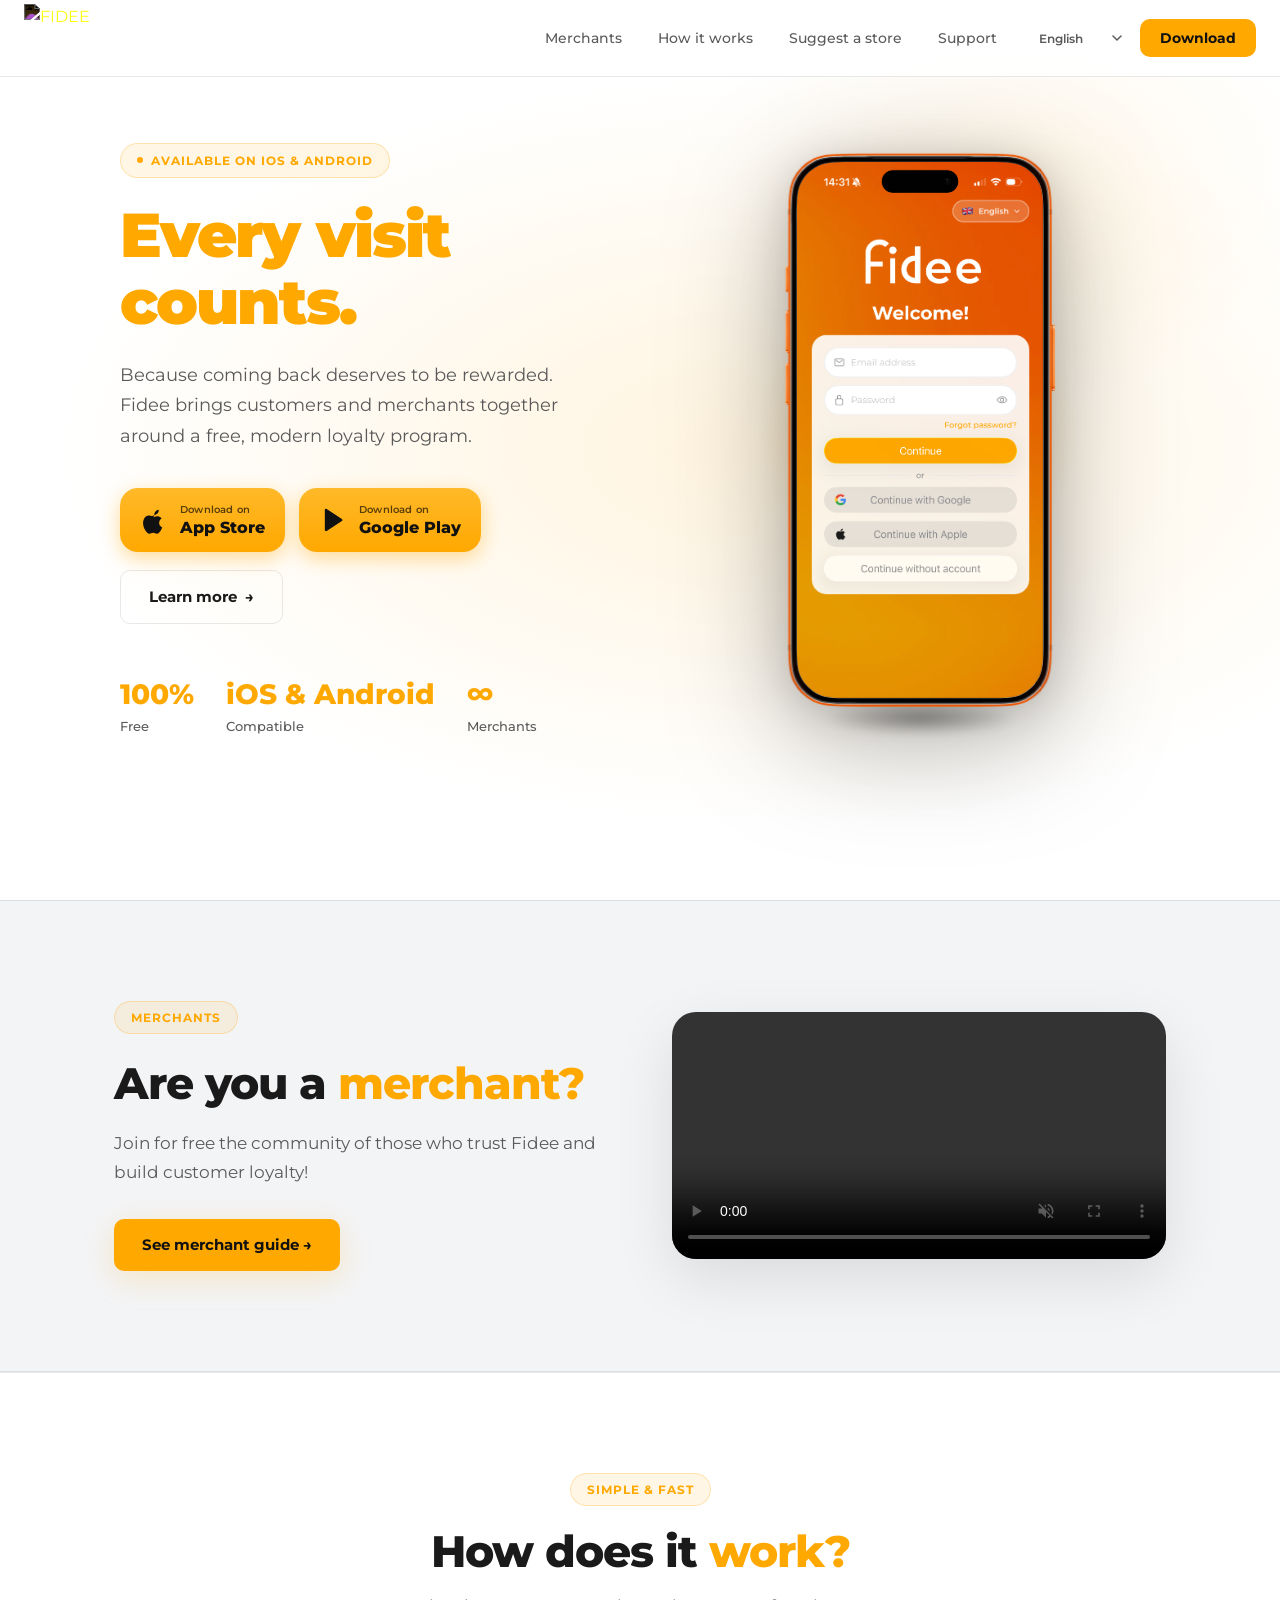
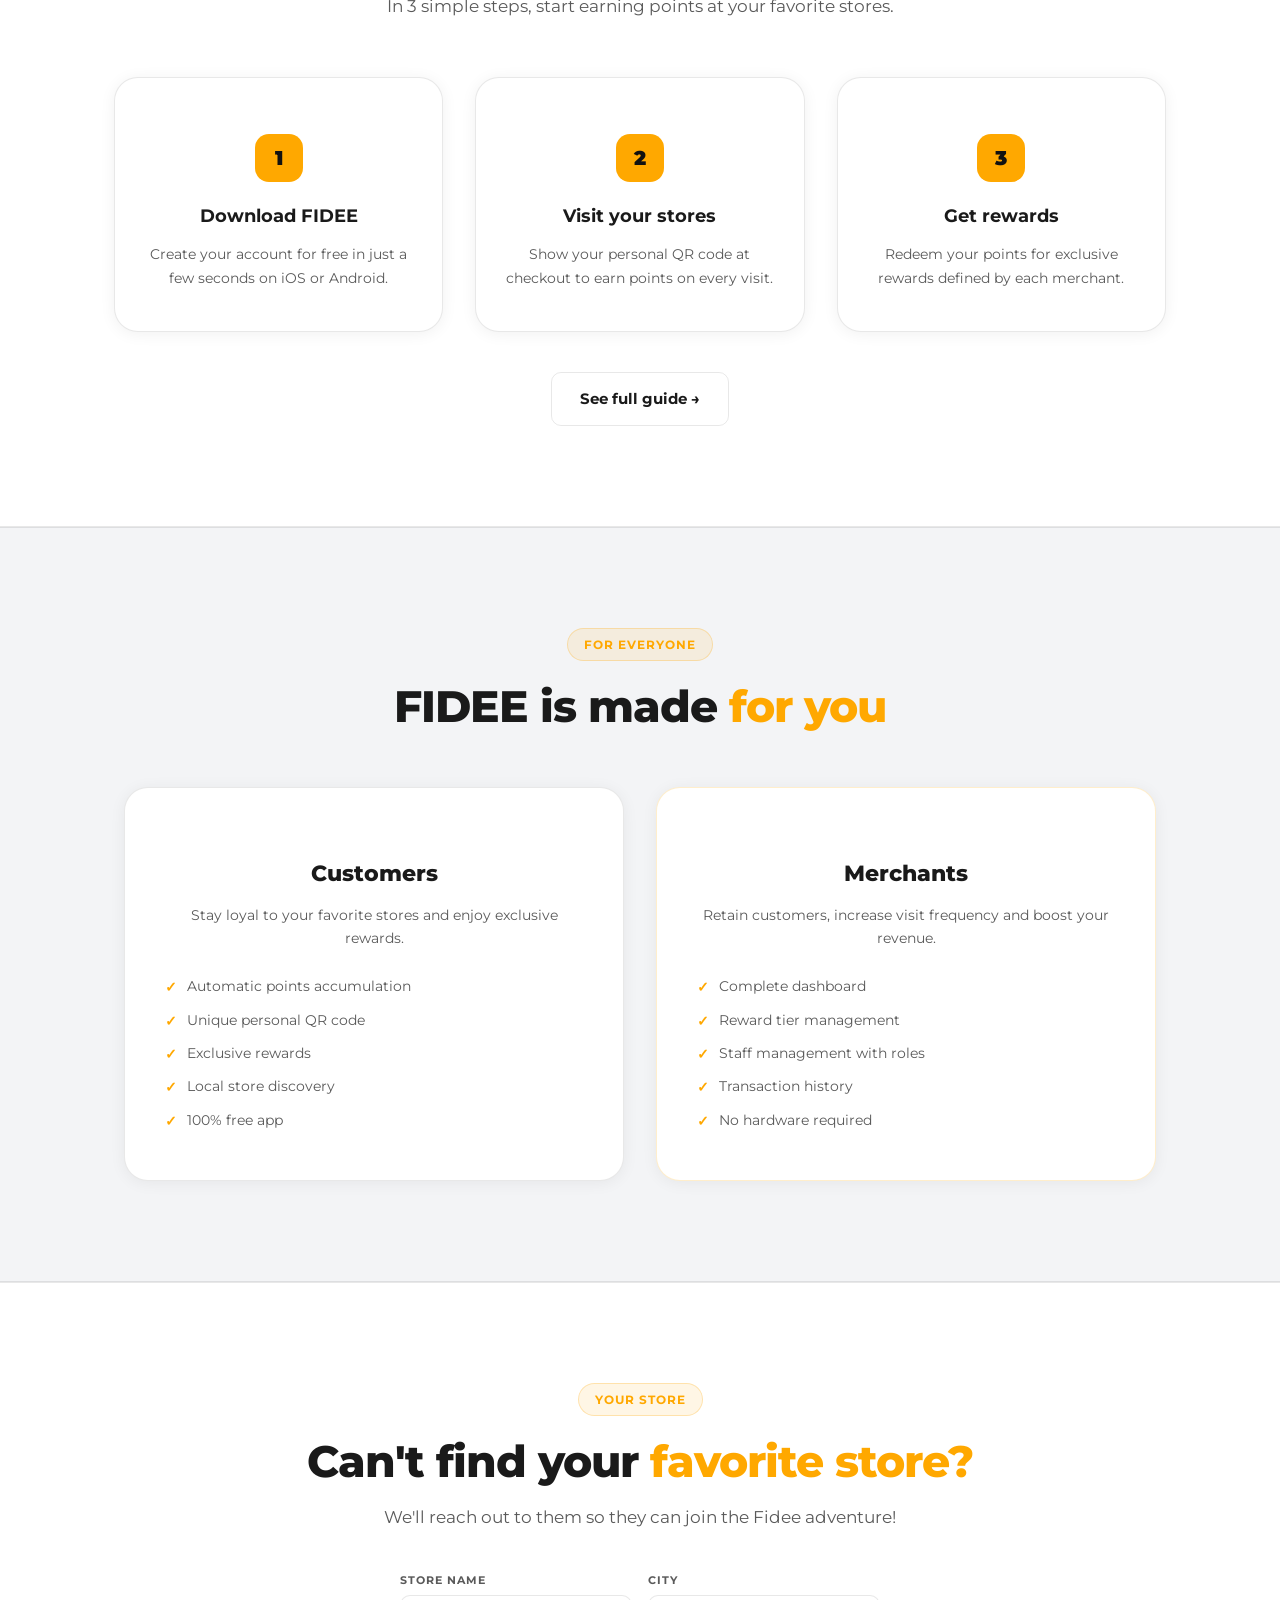
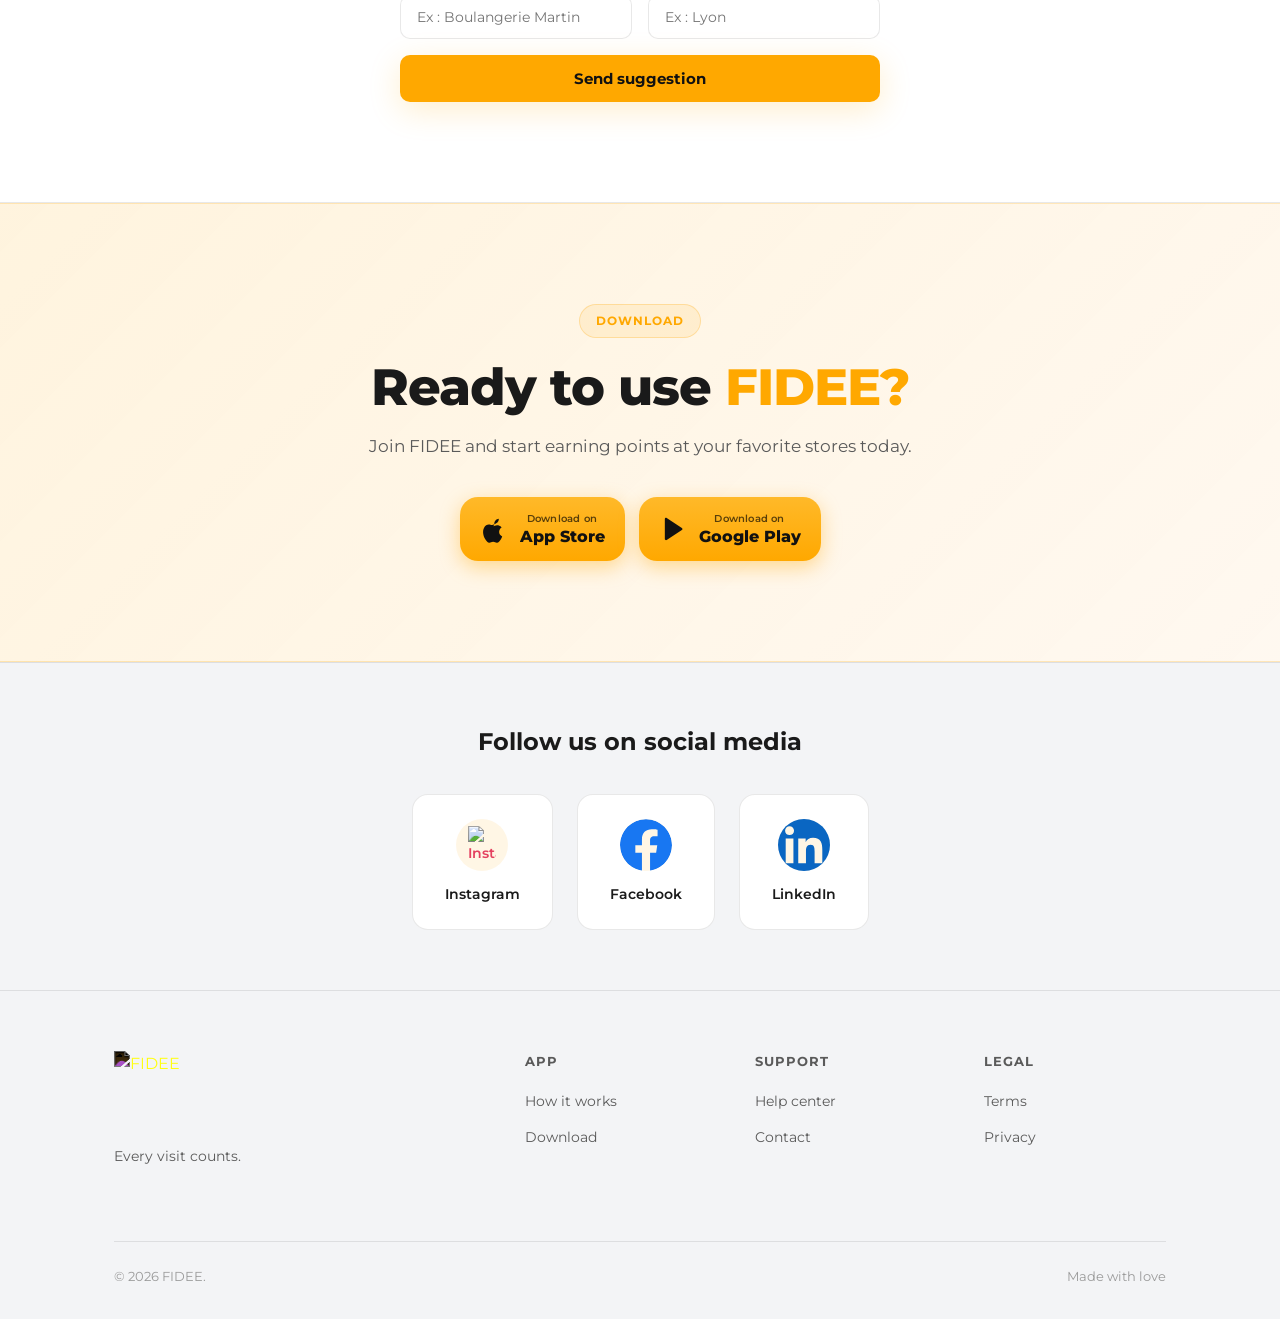
==== commit d9504876: "Enhance multilingual support" ====
--- a/index.html
+++ b/index.html
@@ -1465,7 +1465,9 @@
     function updateVideoSrc(lang) {
       var v = document.getElementById('commercant-video');
       if (!v) return;
-      var src = _videoSrc[lang] || _videoSrc.fr;
+      // Only a French and an English cut exist — every other language falls
+      // back to English (not French, which would be unwatchable for them).
+      var src = _videoSrc[lang] || _videoSrc.en;
       if (v.getAttribute('src') !== src) {
         var paused = v.paused;
         v.setAttribute('src', src);
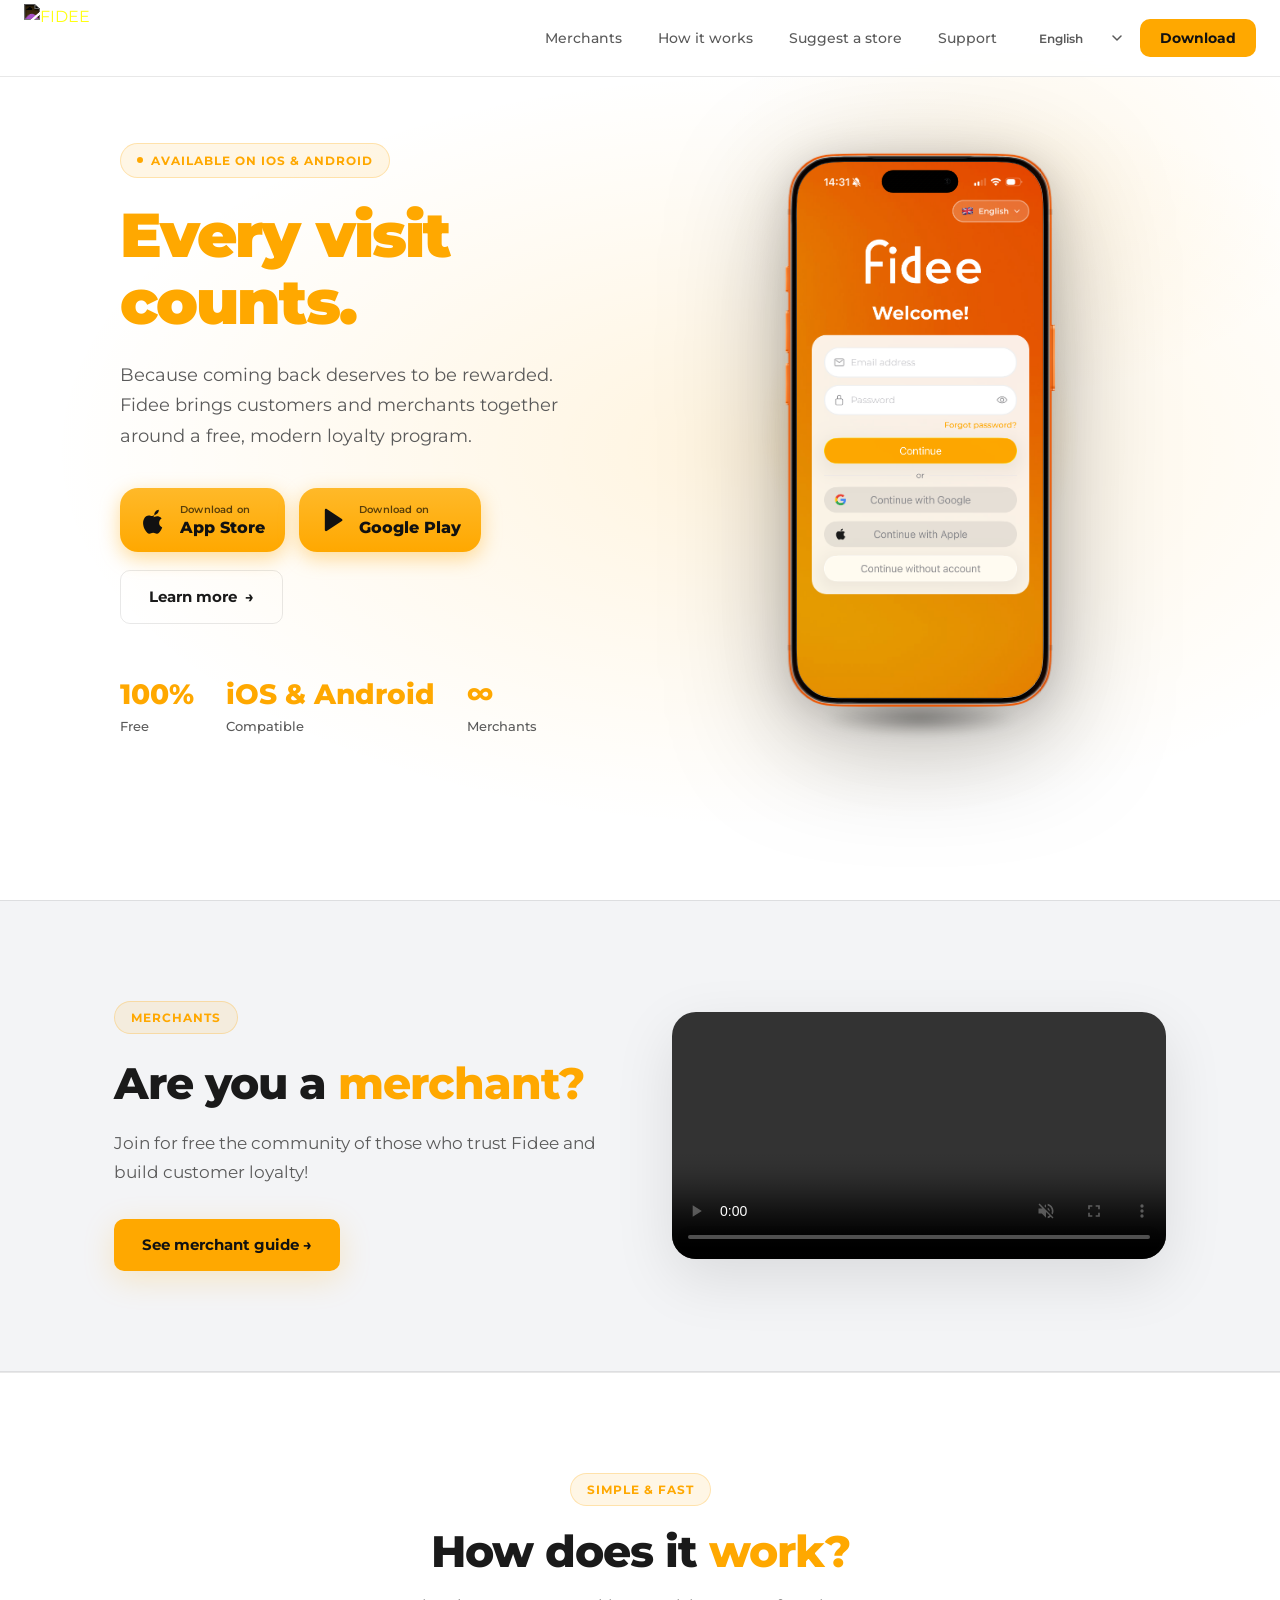
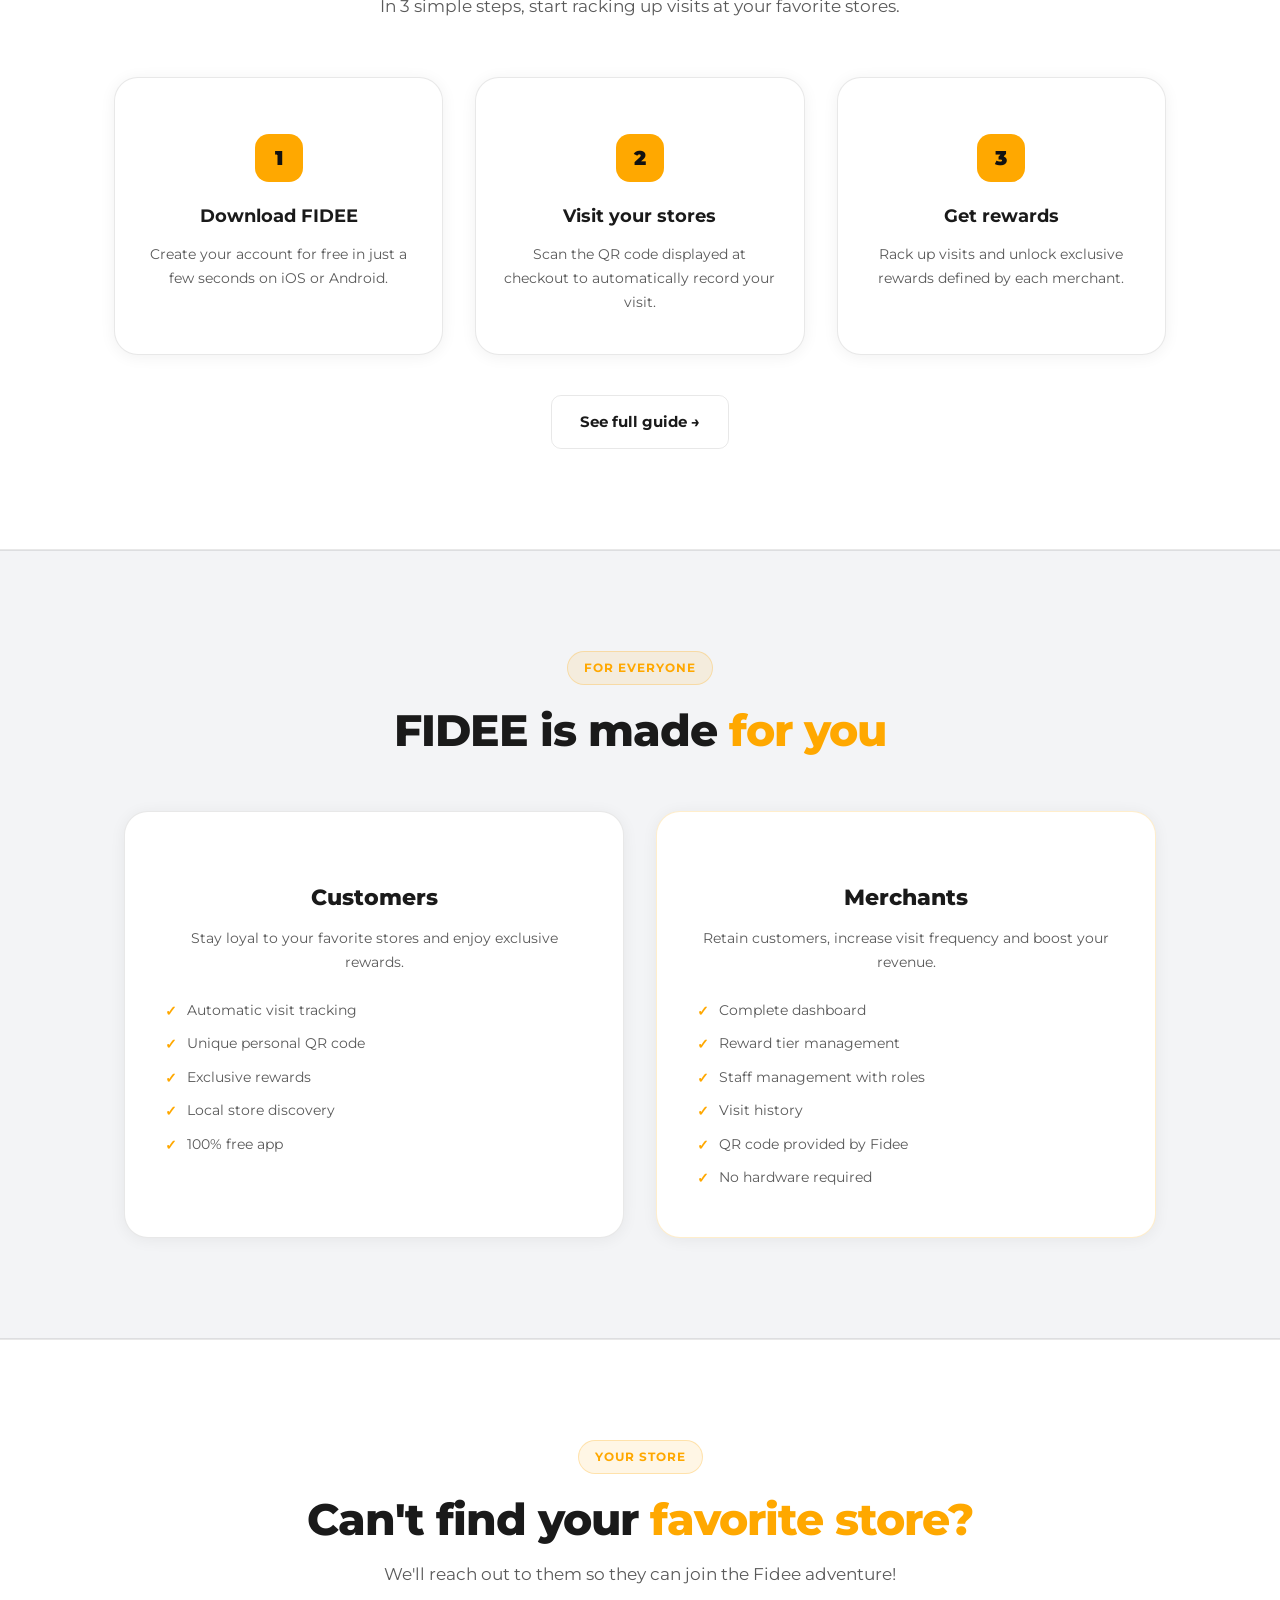
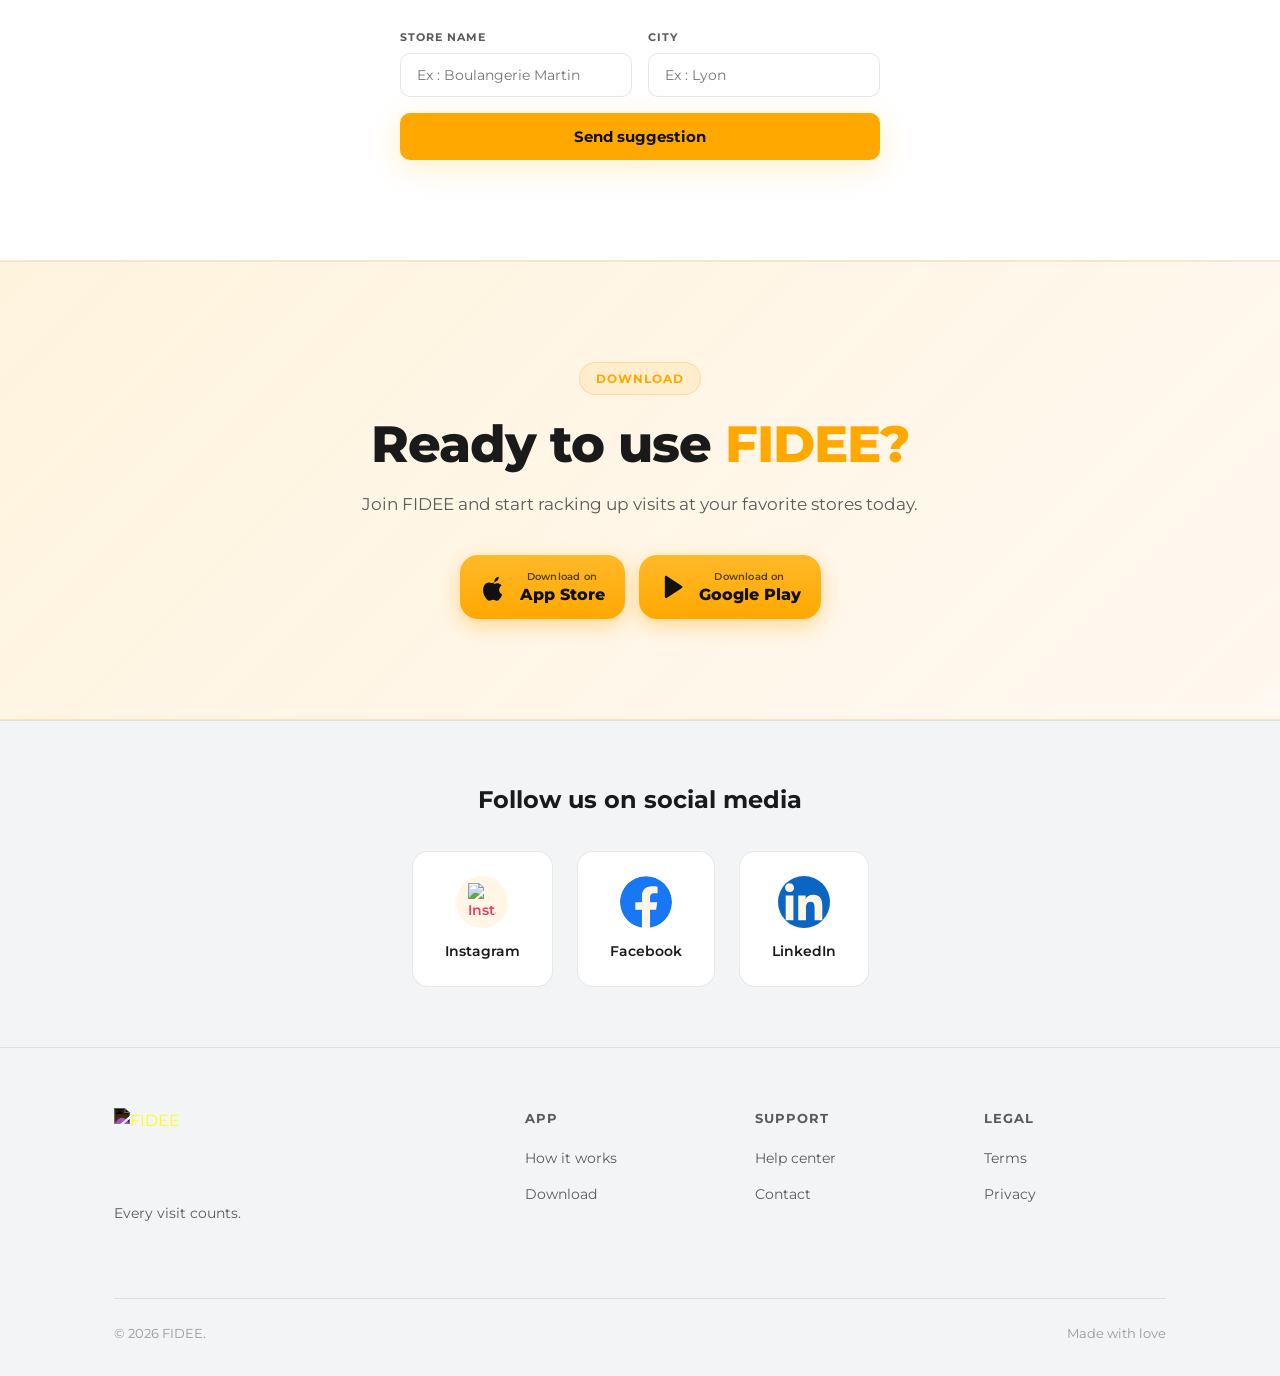
==== commit ed949251: "feat: bascule vers le concept self-checking (visites au lieu de points) Le commerçant affiche un QR " ====
--- a/index.html
+++ b/index.html
@@ -1187,8 +1187,8 @@
     <div class="text-center">
       <div class="section-tag"><span data-fr="Simple & Rapide" data-en="Simple & Fast" data-es="Simple & Rápido" data-de="Einfach & Schnell" data-it="Semplice & Veloce" data-pt="Simples & Rápido" data-nl="Simpel & Snel" data-pl="Proste & Szybkie" data-ro="Simplu & Rapid" data-tr="Basit & Hızlı">Simple & Rapide</span></div>
       <h2 class="section-title" data-fr="Comment ça <span>marche ?</span>" data-en="How does it <span>work?</span>" data-es="¿Cómo <span>funciona?</span>" data-de="Wie <span>funktioniert's?</span>" data-it="Come <span>funziona?</span>" data-pt="Como <span>funciona?</span>" data-nl="Hoe <span>werkt het?</span>" data-pl="Jak to <span>działa?</span>" data-ro="Cum <span>funcționează?</span>" data-tr="Nasıl <span>çalışır?</span>">Comment ça <span>marche ?</span></h2>
-      <p class="section-subtitle" data-fr="En 3 étapes simples, commencez à cumuler des points dans vos commerces préférés." data-en="In 3 simple steps, start earning points at your favorite stores." data-es="En 3 sencillos pasos, empieza a acumular puntos en tus comercios favoritos." data-de="In 3 einfachen Schritten sammelst du Punkte bei deinen Lieblingsgeschäften." data-it="In 3 semplici passaggi, inizia ad accumulare punti nei tuoi negozi preferiti." data-pt="Em 3 passos simples, começa a acumular pontos nos teus comércios favoritos." data-nl="In 3 eenvoudige stappen begin je met punten sparen bij je favoriete winkels." data-pl="W 3 prostych krokach zacznij zbierać punkty w swoich ulubionych sklepach." data-ro="În 3 pași simpli, începe să aduni puncte la magazinele tale preferate." data-tr="3 basit adımda, favori mağazalarında puan toplamaya başla.">
-        En 3 étapes simples, commencez à cumuler des points dans vos commerces préférés.
+      <p class="section-subtitle" data-fr="En 3 étapes simples, commencez à cumuler des visites dans vos commerces préférés." data-en="In 3 simple steps, start racking up visits at your favorite stores." data-es="En 3 sencillos pasos, empieza a acumular visitas en tus comercios favoritos." data-de="In 3 einfachen Schritten sammelst du Besuche bei deinen Lieblingsgeschäften." data-it="In 3 semplici passaggi, inizia ad accumulare visite nei tuoi negozi preferiti." data-pt="Em 3 passos simples, começa a acumular visitas nos teus comércios favoritos." data-nl="In 3 eenvoudige stappen begin je met bezoeken sparen bij je favoriete winkels." data-pl="W 3 prostych krokach zacznij zbierać wizyty w swoich ulubionych sklepach." data-ro="În 3 pași simpli, începe să aduni vizite la magazinele tale preferate." data-tr="3 basit adımda, favori mağazalarında ziyaret biriktirmeye başla.">
+        En 3 étapes simples, commencez à cumuler des visites dans vos commerces préférés.
       </p>
     </div>
     <div class="steps">
@@ -1204,16 +1204,16 @@
         <span class="step-emoji"></span>
         <div class="step-num">2</div>
         <h3 data-fr="Visitez vos commerces" data-en="Visit your stores" data-es="Visita tus comercios" data-de="Besuche deine Geschäfte" data-it="Visita i tuoi negozi" data-pt="Visita os teus comércios" data-nl="Bezoek je winkels" data-pl="Odwiedzaj swoje sklepy" data-ro="Vizitează-ți magazinele" data-tr="Mağazalarını ziyaret et">Visitez vos commerces</h3>
-        <p data-fr="Présentez votre QR code personnel à la caisse pour cumuler des points à chaque visite." data-en="Show your personal QR code at checkout to earn points on every visit." data-es="Muestra tu código QR personal en caja para acumular puntos en cada visita." data-de="Zeig deinen persönlichen QR-Code an der Kasse, um bei jedem Besuch Punkte zu sammeln." data-it="Mostra il tuo QR code personale alla cassa per accumulare punti a ogni visita." data-pt="Mostra o teu QR code pessoal na caixa para acumular pontos em cada visita." data-nl="Toon je persoonlijke QR-code bij de kassa om bij elk bezoek punten te sparen." data-pl="Pokaż swój osobisty kod QR przy kasie, aby zbierać punkty przy każdej wizycie." data-ro="Arată-ți codul QR personal la casă pentru a aduna puncte la fiecare vizită." data-tr="Her ziyarette puan kazanmak için kasada kişisel QR kodunu göster.">
-          Présentez votre QR code personnel à la caisse pour cumuler des points à chaque visite.
+        <p data-fr="Scannez le QR code affiché en caisse pour enregistrer votre visite automatiquement." data-en="Scan the QR code displayed at checkout to automatically record your visit." data-es="Escanea el código QR que aparece en caja para registrar tu visita automáticamente." data-de="Scanne den QR-Code an der Kasse, um deinen Besuch automatisch zu erfassen." data-it="Scansiona il QR code esposto alla cassa per registrare automaticamente la tua visita." data-pt="Digitaliza o QR code apresentado na caixa para registares a tua visita automaticamente." data-nl="Scan de QR-code bij de kassa om je bezoek automatisch te registreren." data-pl="Zeskanuj kod QR przy kasie, aby automatycznie zarejestrować swoją wizytę." data-ro="Scanează codul QR afișat la casă pentru a-ți înregistra vizita automat." data-tr="Ziyaretini otomatik olarak kaydetmek için kasadaki QR kodu tara.">
+          Scannez le QR code affiché en caisse pour enregistrer votre visite automatiquement.
         </p>
       </div>
       <div class="step">
         <span class="step-emoji"></span>
         <div class="step-num">3</div>
         <h3 data-fr="Obtenez des récompenses" data-en="Get rewards" data-es="Obtén recompensas" data-de="Prämien erhalten" data-it="Ottieni ricompense" data-pt="Obtém recompensas" data-nl="Ontvang beloningen" data-pl="Zdobywaj nagrody" data-ro="Obține recompense" data-tr="Ödüller kazan">Obtenez des récompenses</h3>
-        <p data-fr="Échangez vos points contre des récompenses exclusives définies par chaque commerçant." data-en="Redeem your points for exclusive rewards defined by each merchant." data-es="Canjea tus puntos por recompensas exclusivas definidas por cada comercio." data-de="Tausche deine Punkte gegen exklusive Prämien ein, die jeder Händler selbst festlegt." data-it="Riscatta i tuoi punti con ricompense esclusive scelte da ogni esercente." data-pt="Troca os teus pontos por recompensas exclusivas definidas por cada comerciante." data-nl="Wissel je punten in voor exclusieve beloningen die elke ondernemer zelf bepaalt." data-pl="Wymieniaj punkty na ekskluzywne nagrody ustalane przez każdą firmę." data-ro="Schimbă-ți punctele pe recompense exclusive stabilite de fiecare comerciant." data-tr="Puanlarını her işletmenin belirlediği özel ödüllerle değiştir.">
-          Échangez vos points contre des récompenses exclusives définies par chaque commerçant.
+        <p data-fr="Cumulez vos visites et débloquez des récompenses exclusives définies par chaque commerçant." data-en="Rack up visits and unlock exclusive rewards defined by each merchant." data-es="Acumula visitas y desbloquea recompensas exclusivas definidas por cada comercio." data-de="Sammle Besuche und schalte exklusive Prämien frei, die jeder Händler selbst festlegt." data-it="Accumula visite e sblocca ricompense esclusive scelte da ogni esercente." data-pt="Acumula visitas e desbloqueia recompensas exclusivas definidas por cada comerciante." data-nl="Verzamel bezoeken en ontgrendel exclusieve beloningen die elke ondernemer zelf bepaalt." data-pl="Zbieraj wizyty i odblokowuj ekskluzywne nagrody ustalane przez każdą firmę." data-ro="Adună vizite și deblochează recompense exclusive stabilite de fiecare comerciant." data-tr="Ziyaret biriktir ve her işletmenin belirlediği özel ödüllerin kilidini aç.">
+          Cumulez vos visites et débloquez des récompenses exclusives définies par chaque commerçant.
         </p>
       </div>
     </div>
@@ -1238,7 +1238,7 @@
           Fidélisez-vous à vos commerces préférés et profitez de récompenses exclusives.
         </p>
         <ul class="audience-perks">
-          <li data-fr="Cumul de points automatique" data-en="Automatic points accumulation" data-es="Acumulación automática de puntos" data-de="Automatische Punktesammlung" data-it="Accumulo punti automatico" data-pt="Acumulação automática de pontos" data-nl="Automatisch punten sparen" data-pl="Automatyczne zbieranie punktów" data-ro="Acumulare automată de puncte" data-tr="Otomatik puan biriktirme">Cumul de points automatique</li>
+          <li data-fr="Cumul de visites automatique" data-en="Automatic visit tracking" data-es="Registro automático de visitas" data-de="Automatische Besuchserfassung" data-it="Registrazione automatica delle visite" data-pt="Registo automático de visitas" data-nl="Automatisch bezoek bijhouden" data-pl="Automatyczne śledzenie wizyt" data-ro="Înregistrare automată a vizitelor" data-tr="Otomatik ziyaret takibi">Cumul de visites automatique</li>
           <li data-fr="QR code personnel unique" data-en="Unique personal QR code" data-es="Código QR personal único" data-de="Einzigartiger persönlicher QR-Code" data-it="QR code personale unico" data-pt="QR code pessoal único" data-nl="Unieke persoonlijke QR-code" data-pl="Unikalny osobisty kod QR" data-ro="Cod QR personal unic" data-tr="Benzersiz kişisel QR kodu">QR code personnel unique</li>
           <li data-fr="Récompenses exclusives" data-en="Exclusive rewards" data-es="Recompensas exclusivas" data-de="Exklusive Prämien" data-it="Ricompense esclusive" data-pt="Recompensas exclusivas" data-nl="Exclusieve beloningen" data-pl="Ekskluzywne nagrody" data-ro="Recompense exclusive" data-tr="Özel ödüller">Récompenses exclusives</li>
           <li data-fr="Découverte de commerces locaux" data-en="Local store discovery" data-es="Descubrimiento de comercios locales" data-de="Lokale Geschäfte entdecken" data-it="Scopri i negozi locali" data-pt="Descoberta de comércios locais" data-nl="Lokale winkels ontdekken" data-pl="Odkrywanie lokalnych sklepów" data-ro="Descoperă magazine locale" data-tr="Yerel mağazaları keşfet">Découverte de commerces locaux</li>
@@ -1255,7 +1255,8 @@
           <li data-fr="Tableau de bord complet" data-en="Complete dashboard" data-es="Panel de control completo" data-de="Vollständiges Dashboard" data-it="Dashboard completa" data-pt="Painel completo" data-nl="Compleet dashboard" data-pl="Kompletny panel" data-ro="Panou de control complet" data-tr="Eksiksiz kontrol paneli">Tableau de bord complet</li>
           <li data-fr="Gestion des paliers de récompenses" data-en="Reward tier management" data-es="Gestión de niveles de recompensas" data-de="Verwaltung von Prämienstufen" data-it="Gestione dei livelli di ricompensa" data-pt="Gestão de níveis de recompensa" data-nl="Beheer van beloningsniveaus" data-pl="Zarządzanie poziomami nagród" data-ro="Gestionarea nivelurilor de recompense" data-tr="Ödül kademesi yönetimi">Gestion des paliers de récompenses</li>
           <li data-fr="Gestion du staff avec rôles" data-en="Staff management with roles" data-es="Gestión de personal con roles" data-de="Personalverwaltung mit Rollen" data-it="Gestione dello staff con ruoli" data-pt="Gestão de equipa com funções" data-nl="Beheer van staff met rollen" data-pl="Zarządzanie personelem z rolami" data-ro="Gestionarea staff-ului cu roluri" data-tr="Rollere göre personel yönetimi">Gestion du staff avec rôles</li>
-          <li data-fr="Historique des transactions" data-en="Transaction history" data-es="Historial de transacciones" data-de="Transaktionsverlauf" data-it="Cronologia delle transazioni" data-pt="Histórico de transações" data-nl="Transactiegeschiedenis" data-pl="Historia transakcji" data-ro="Istoricul tranzacțiilor" data-tr="İşlem geçmişi">Historique des transactions</li>
+          <li data-fr="Historique des visites" data-en="Visit history" data-es="Historial de visitas" data-de="Besuchsverlauf" data-it="Cronologia delle visite" data-pt="Histórico de visitas" data-nl="Bezoekgeschiedenis" data-pl="Historia wizyt" data-ro="Istoricul vizitelor" data-tr="Ziyaret geçmişi">Historique des visites</li>
+          <li data-fr="QR code fourni par Fidee" data-en="QR code provided by Fidee" data-es="Código QR proporcionado por Fidee" data-de="QR-Code von Fidee bereitgestellt" data-it="QR code fornito da Fidee" data-pt="QR code fornecido pela Fidee" data-nl="QR-code aangeleverd door Fidee" data-pl="Kod QR dostarczony przez Fidee" data-ro="Cod QR furnizat de Fidee" data-tr="Fidee tarafından sağlanan QR kodu">QR code fourni par Fidee</li>
           <li data-fr="Aucun matériel requis" data-en="No hardware required" data-es="No requiere ningún equipo" data-de="Keine Hardware erforderlich" data-it="Nessun dispositivo richiesto" data-pt="Não é necessário qualquer equipamento" data-nl="Geen hardware nodig" data-pl="Nie wymaga żadnego sprzętu" data-ro="Nu necesită niciun echipament" data-tr="Ekstra donanım gerekmez">Aucun matériel requis</li>
         </ul>
       </div>
@@ -1311,8 +1312,8 @@
   <div class="container">
     <div class="section-tag" style="margin: 0 auto 20px;"><span data-fr="Télécharger" data-en="Download" data-es="Descargar" data-de="Download" data-it="Scarica" data-pt="Transferir" data-nl="Downloaden" data-pl="Pobierz" data-ro="Descarcă" data-tr="İndir">Télécharger</span></div>
     <h2 class="section-title" data-fr="Prêt à utiliser <span>FIDEE ?</span>" data-en="Ready to use <span>FIDEE?</span>" data-es="¿Listo para usar <span>FIDEE?</span>" data-de="Bereit für <span>FIDEE?</span>" data-it="Pronto a usare <span>FIDEE?</span>" data-pt="Pronto para usar a <span>FIDEE?</span>" data-nl="Klaar voor <span>FIDEE?</span>" data-pl="Gotowy na <span>FIDEE?</span>" data-ro="Gata să folosești <span>FIDEE?</span>" data-tr="<span>FIDEE'yi</span> kullanmaya hazır mısın?">Prêt à utiliser <span>FIDEE ?</span></h2>
-    <p class="section-subtitle" style="margin: 16px auto 0;" data-fr="Rejoignez FIDEE et commencez à cumuler des points dans vos commerces préférés dès aujourd'hui." data-en="Join FIDEE and start earning points at your favorite stores today." data-es="Únete a FIDEE y empieza a acumular puntos en tus comercios favoritos hoy mismo." data-de="Werde noch heute Teil von FIDEE und sammle Punkte bei deinen Lieblingsgeschäften." data-it="Unisciti a FIDEE e inizia oggi stesso ad accumulare punti nei tuoi negozi preferiti." data-pt="Junta-te à FIDEE e começa hoje mesmo a acumular pontos nos teus comércios favoritos." data-nl="Sluit je aan bij FIDEE en begin vandaag nog met punten sparen bij je favoriete winkels." data-pl="Dołącz do FIDEE i zacznij już dziś zbierać punkty w ulubionych sklepach." data-ro="Alătură-te FIDEE și începe chiar azi să aduni puncte la magazinele tale preferate." data-tr="FIDEE'ye katıl ve bugünden itibaren favori mağazalarında puan toplamaya başla.">
-      Rejoignez FIDEE et commencez à cumuler des points dans vos commerces préférés dès aujourd'hui.
+    <p class="section-subtitle" style="margin: 16px auto 0;" data-fr="Rejoignez FIDEE et commencez à cumuler des visites dans vos commerces préférés dès aujourd'hui." data-en="Join FIDEE and start racking up visits at your favorite stores today." data-es="Únete a FIDEE y empieza a acumular visitas en tus comercios favoritos hoy mismo." data-de="Werde noch heute Teil von FIDEE und sammle Besuche bei deinen Lieblingsgeschäften." data-it="Unisciti a FIDEE e inizia oggi stesso ad accumulare visite nei tuoi negozi preferiti." data-pt="Junta-te à FIDEE e começa hoje mesmo a acumular visitas nos teus comércios favoritos." data-nl="Sluit je aan bij FIDEE en begin vandaag nog met bezoeken sparen bij je favoriete winkels." data-pl="Dołącz do FIDEE i zacznij już dziś zbierać wizyty w ulubionych sklepach." data-ro="Alătură-te FIDEE și începe chiar azi să aduni vizite la magazinele tale preferate." data-tr="FIDEE'ye katıl ve bugünden itibaren favori mağazalarında ziyaret toplamaya başla.">
+      Rejoignez FIDEE et commencez à cumuler des visites dans vos commerces préférés dès aujourd'hui.
     </p>
     <div class="store-btns">
       <a href="https://apps.apple.com/fr/app/fidee/id6761279817" class="store-btn">
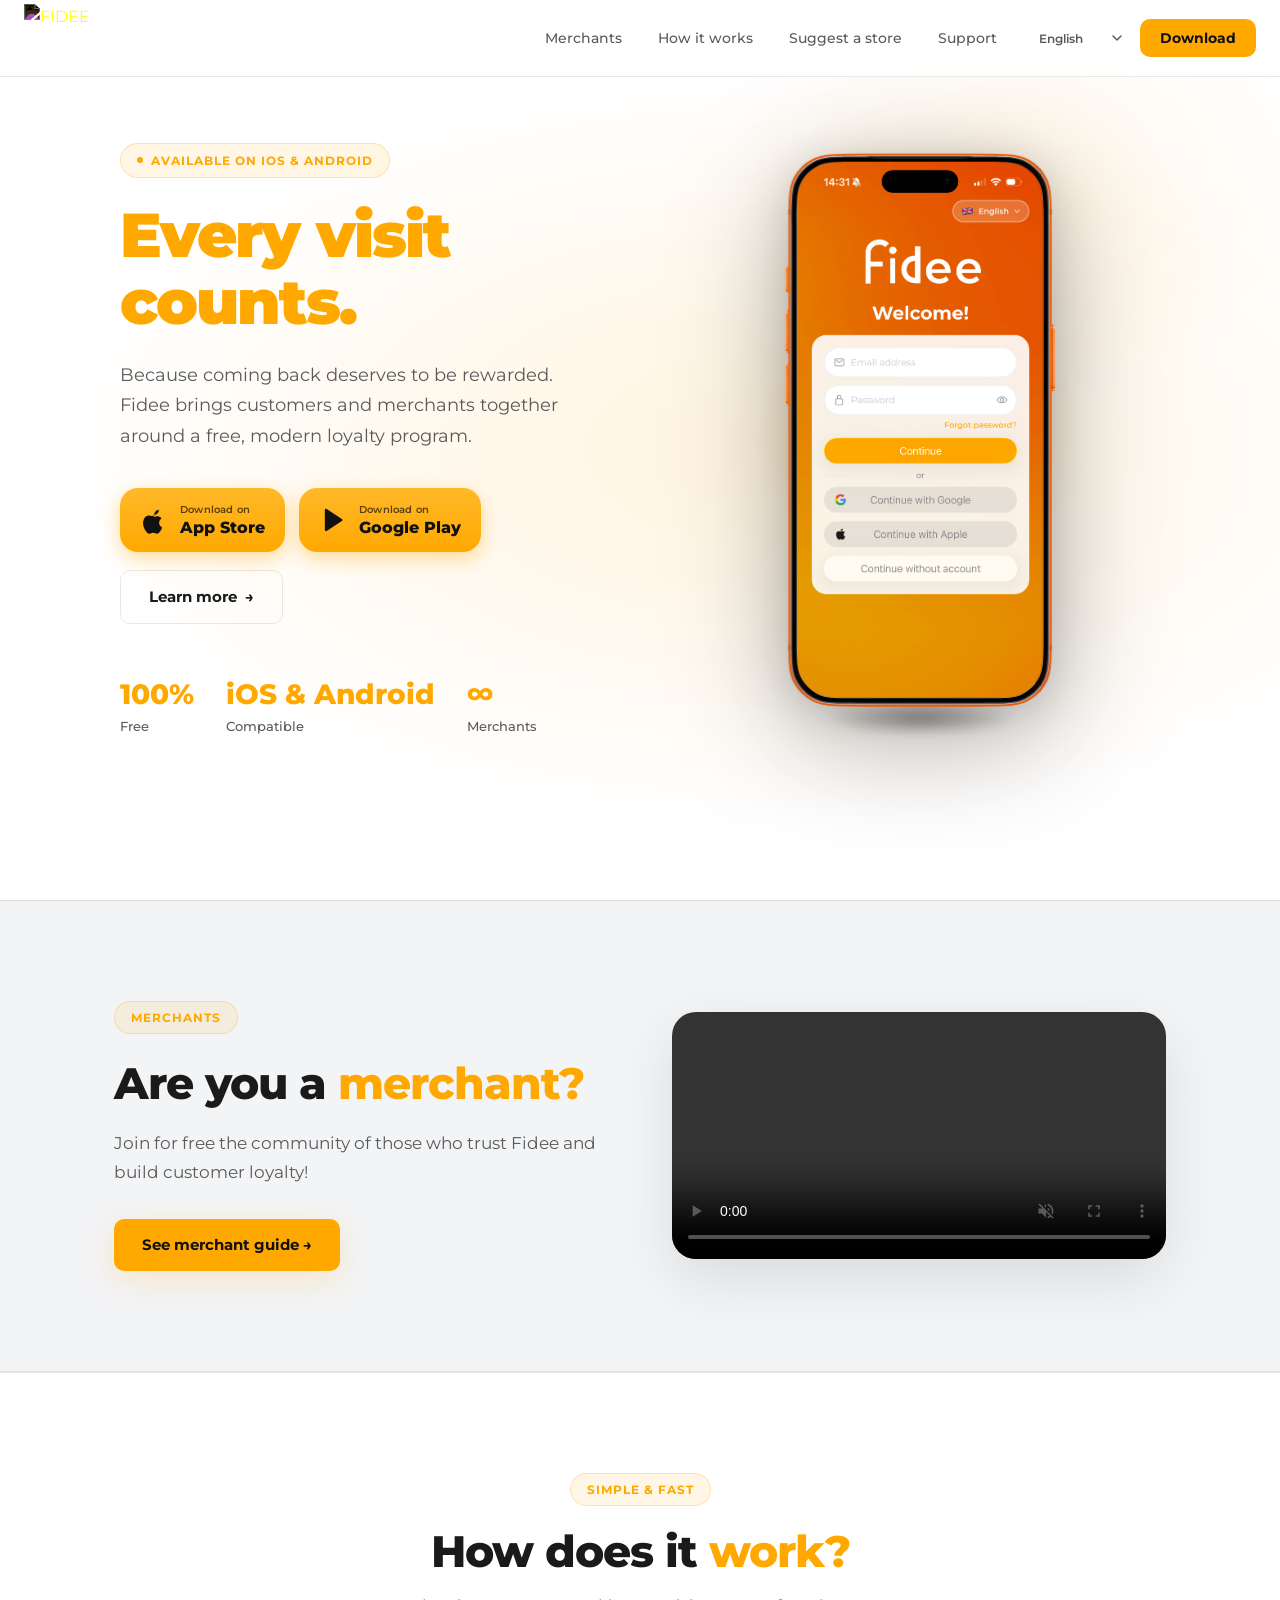
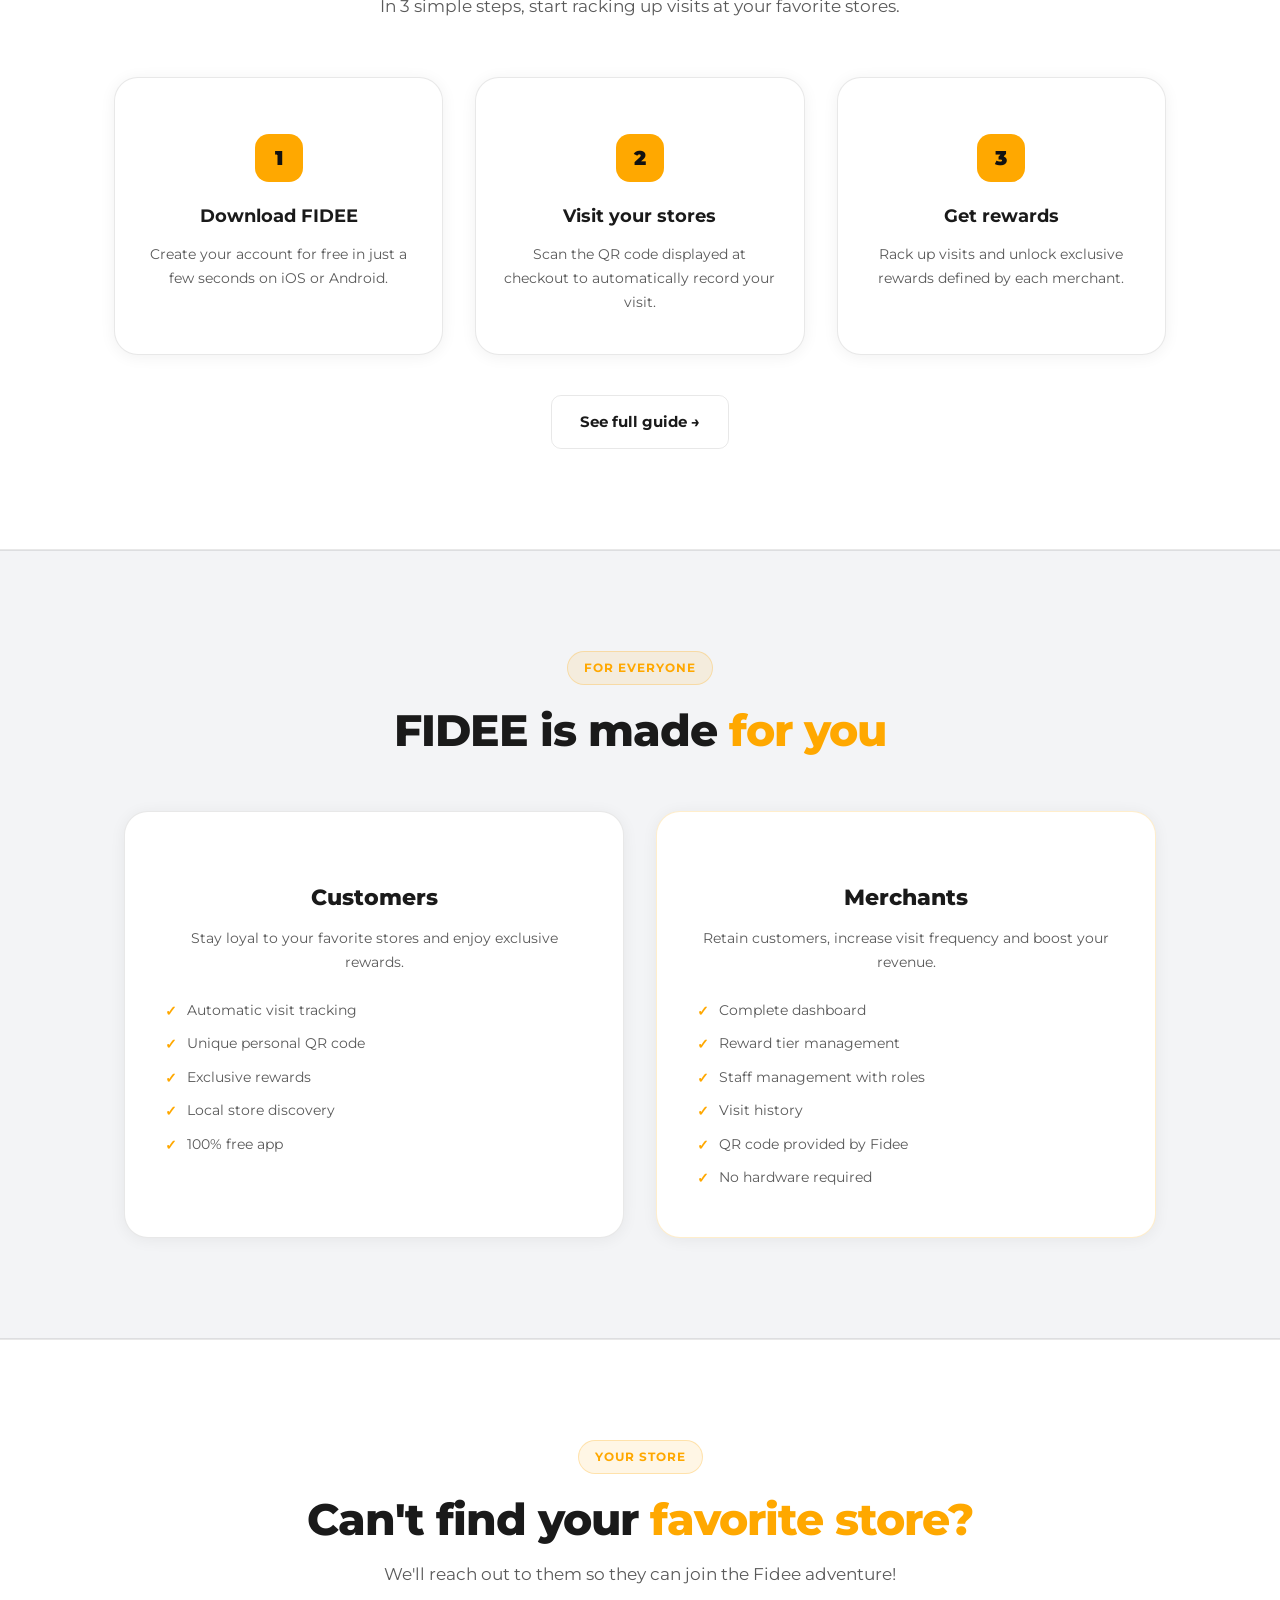
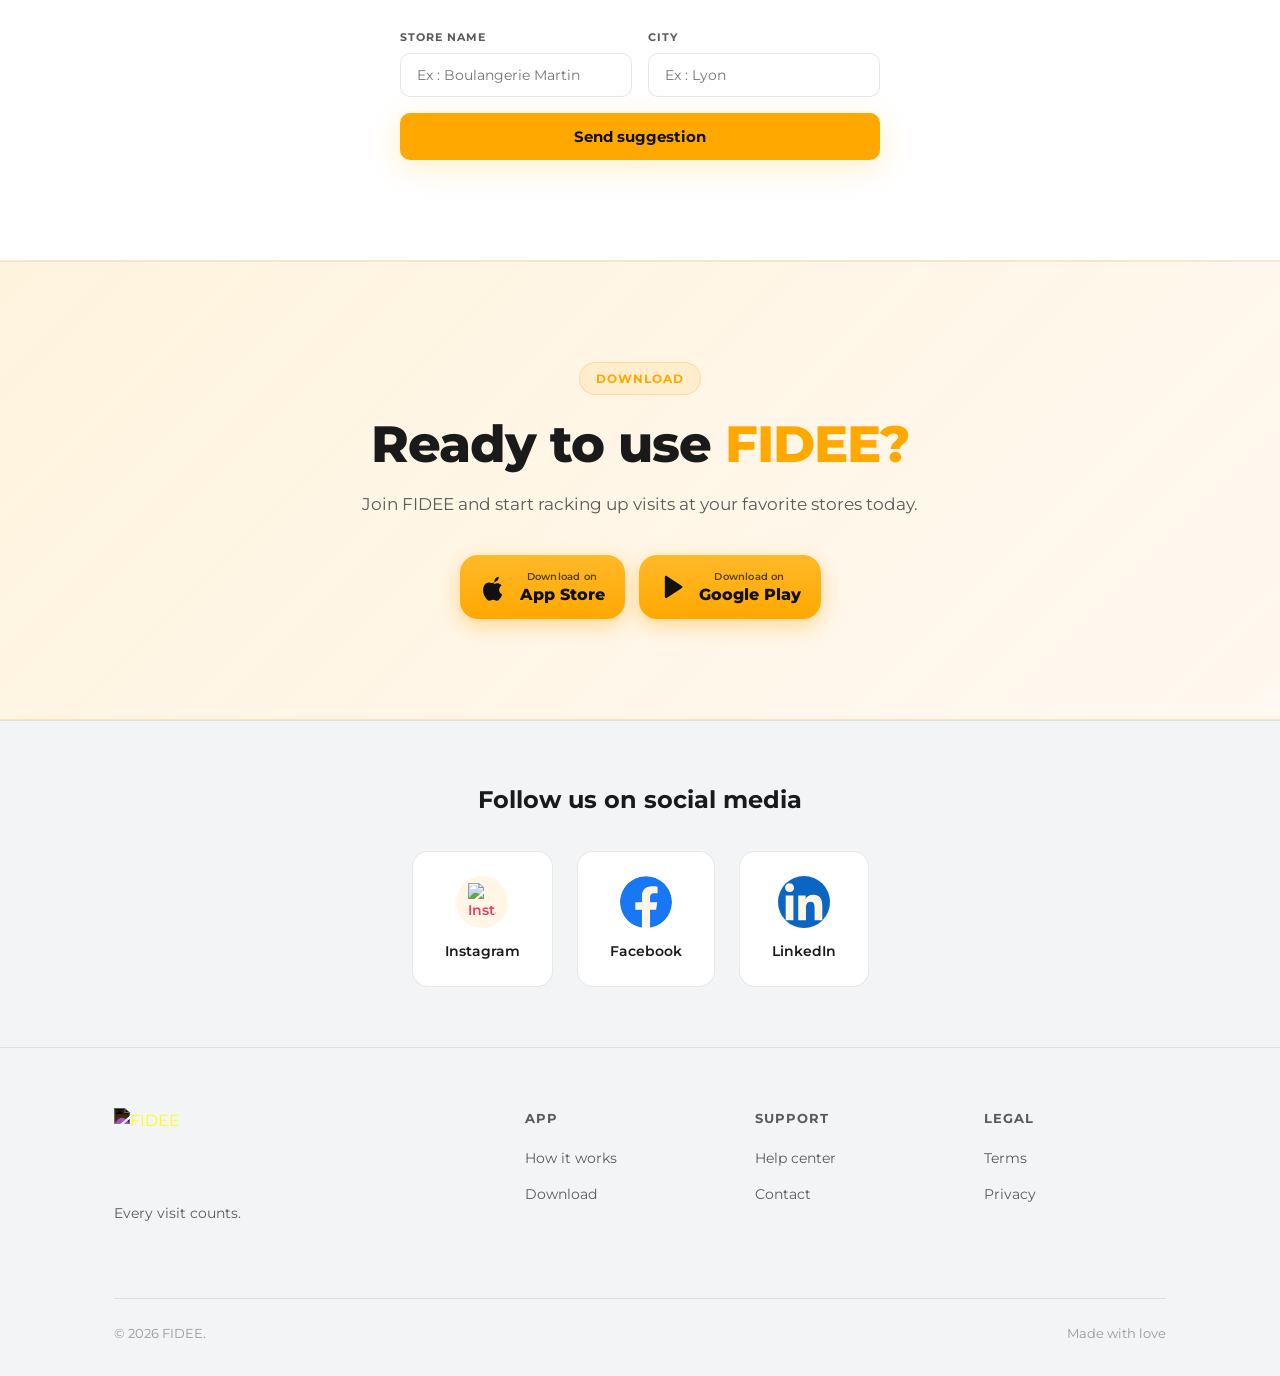
==== commit e2f1cbfc: "style: retire les tirets cadratins (—) du site Remplacés par une ponctuation standard (point, virgul" ====
--- a/index.html
+++ b/index.html
@@ -3,7 +3,7 @@
 <head>
   <meta charset="UTF-8">
   <meta name="viewport" content="width=device-width, initial-scale=1.0">
-  <title>FIDEE — Chaque visite compte</title>
+  <title>FIDEE | Chaque visite compte</title>
   <meta name="description" content="Parce que revenir mérite d'être récompensé. Fidee réunit clients et commerçants autour d'un programme de fidélité gratuit et moderne.">
   <link rel="icon" type="image/svg+xml" href="favicon-round.svg">
   <link rel="icon" type="image/png" sizes="192x192" href="Design%20sans%20titre%20(1).png">
@@ -1466,7 +1466,7 @@
     function updateVideoSrc(lang) {
       var v = document.getElementById('commercant-video');
       if (!v) return;
-      // Only a French and an English cut exist — every other language falls
+      // Only a French and an English cut exist. Every other language falls
       // back to English (not French, which would be unwatchable for them).
       var src = _videoSrc[lang] || _videoSrc.en;
       if (v.getAttribute('src') !== src) {
